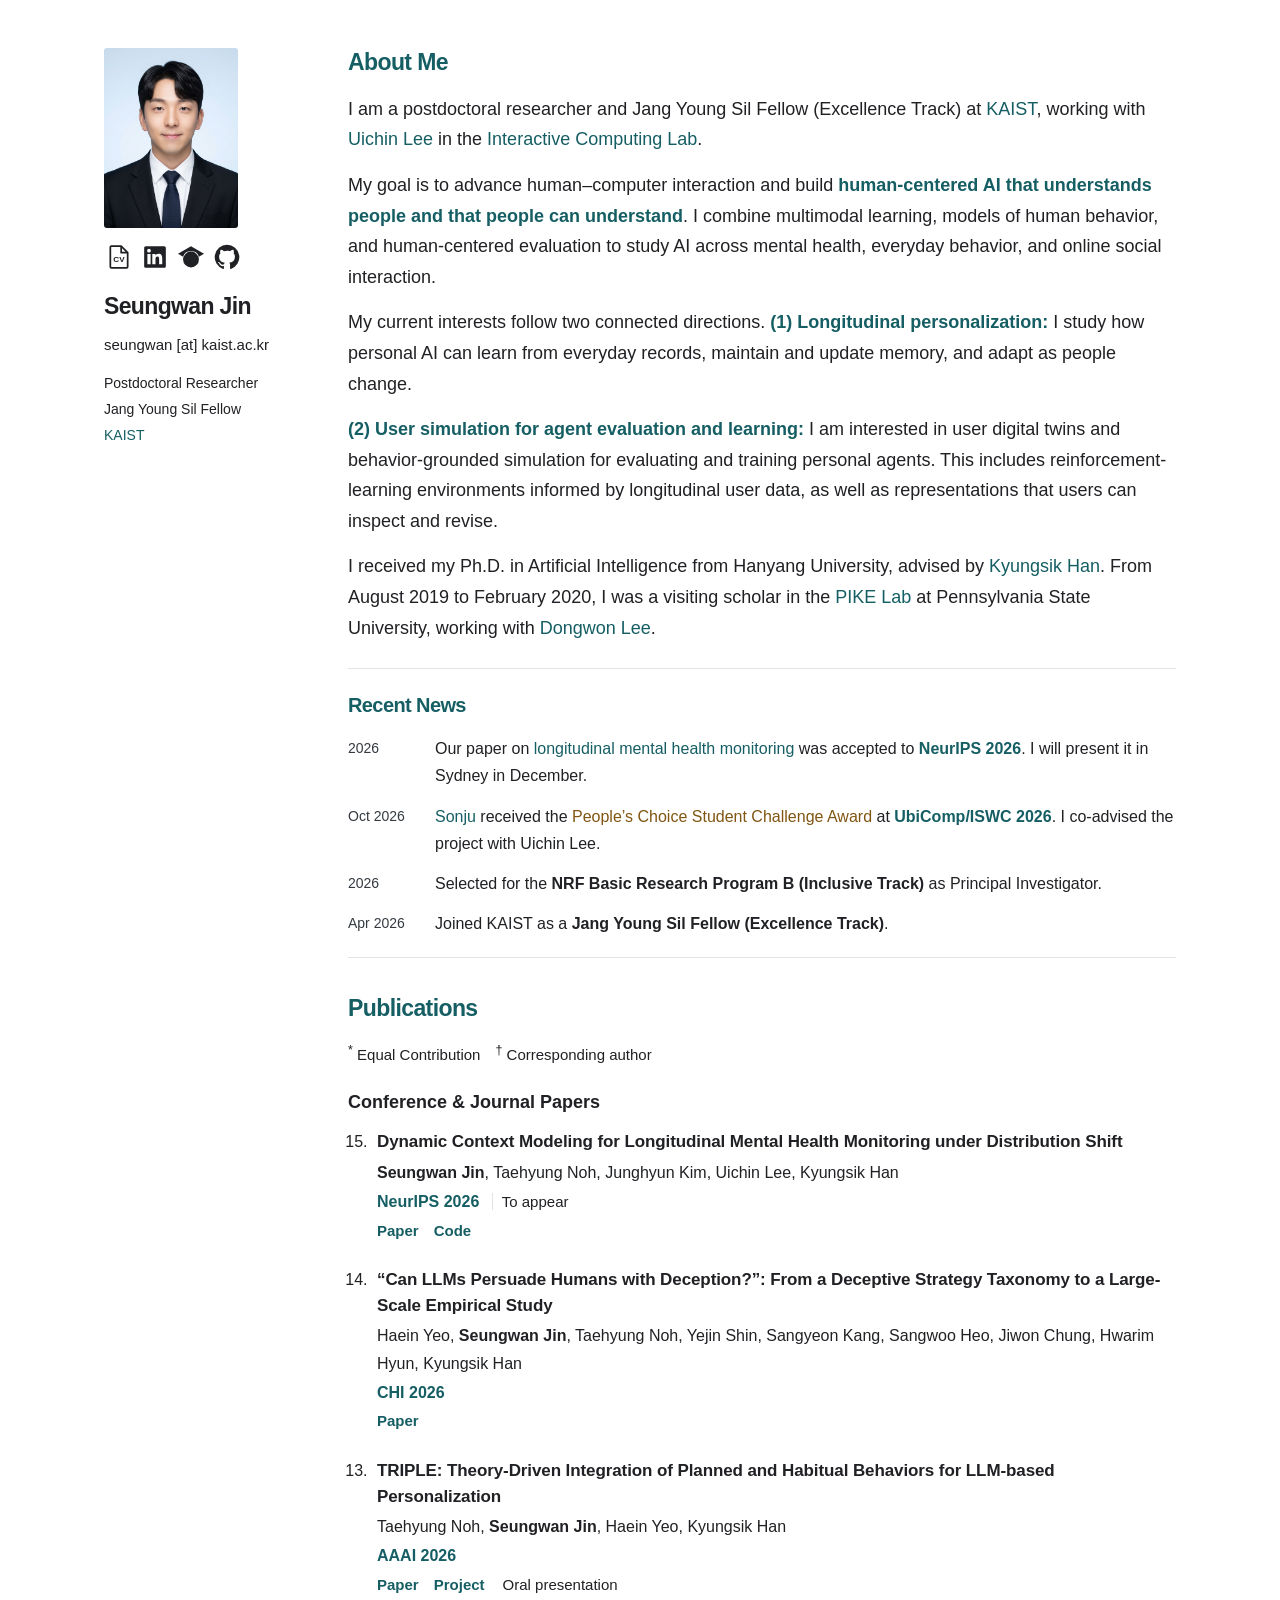
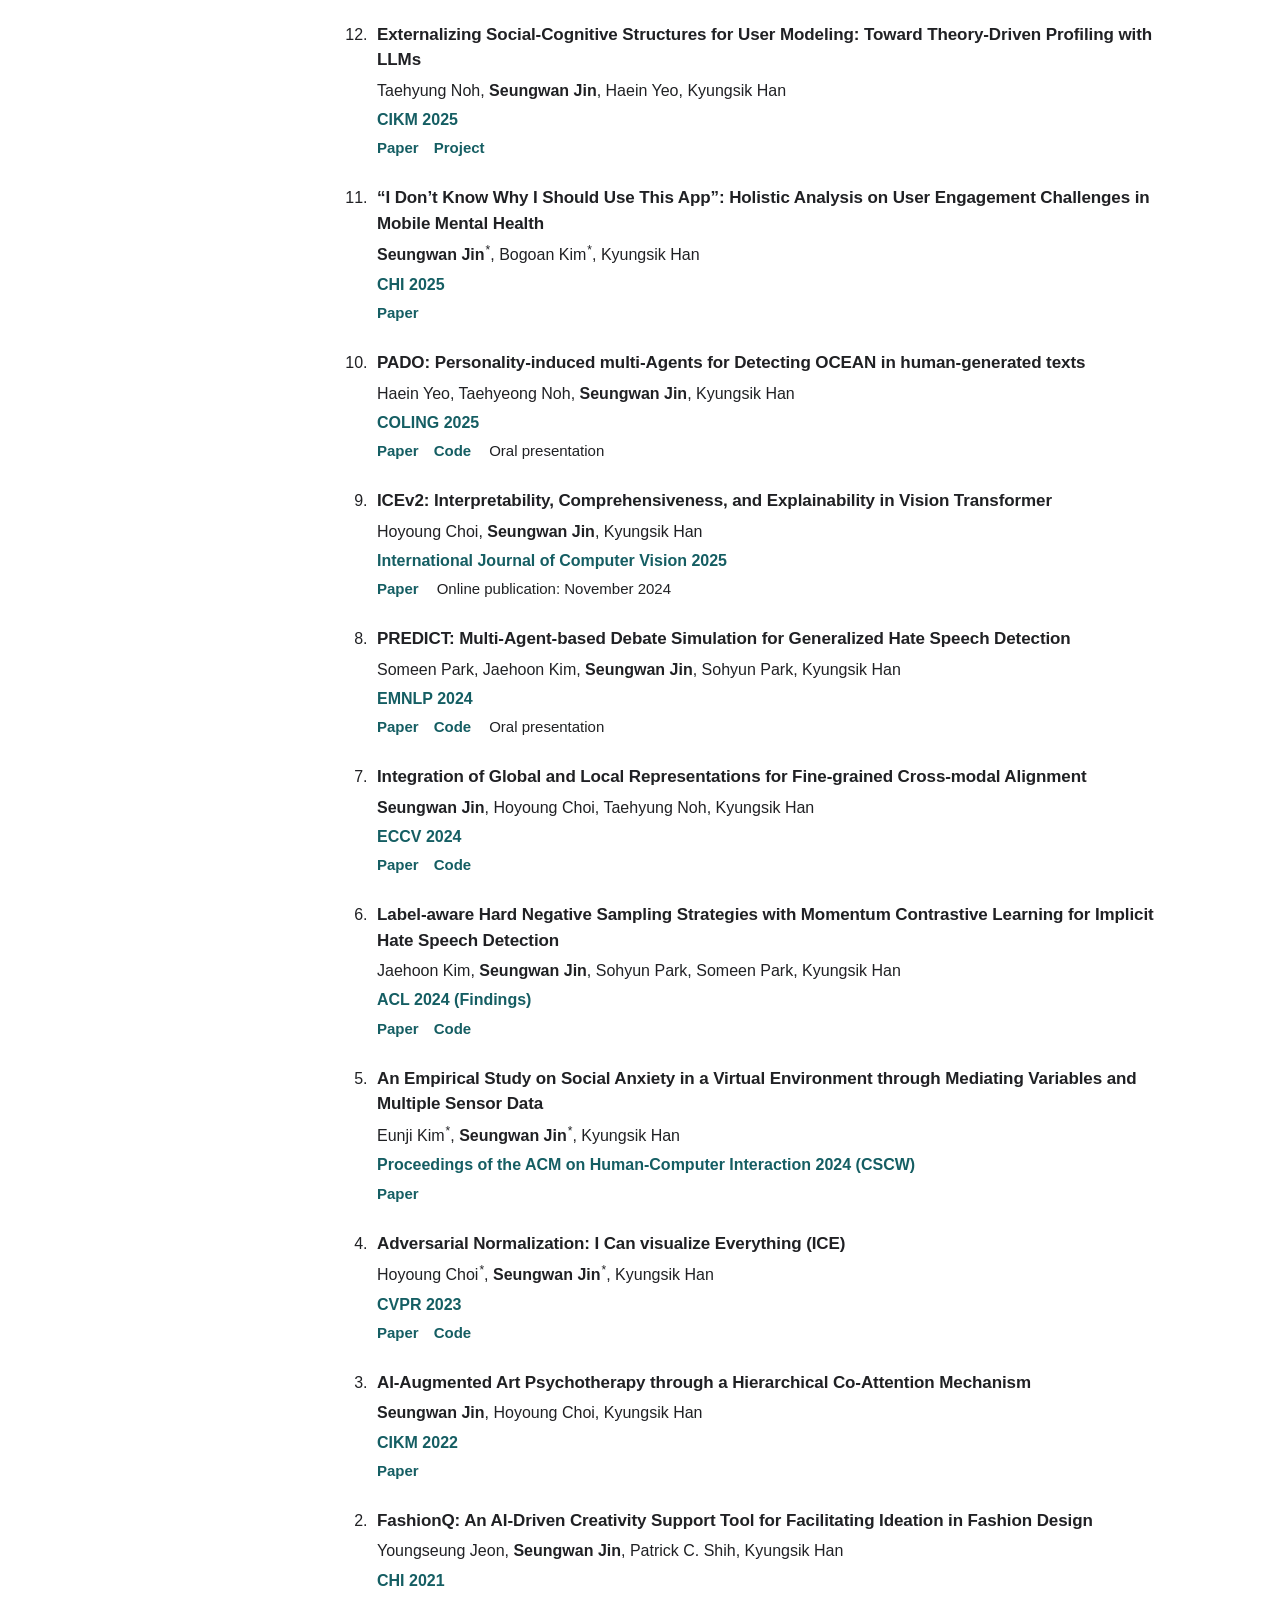
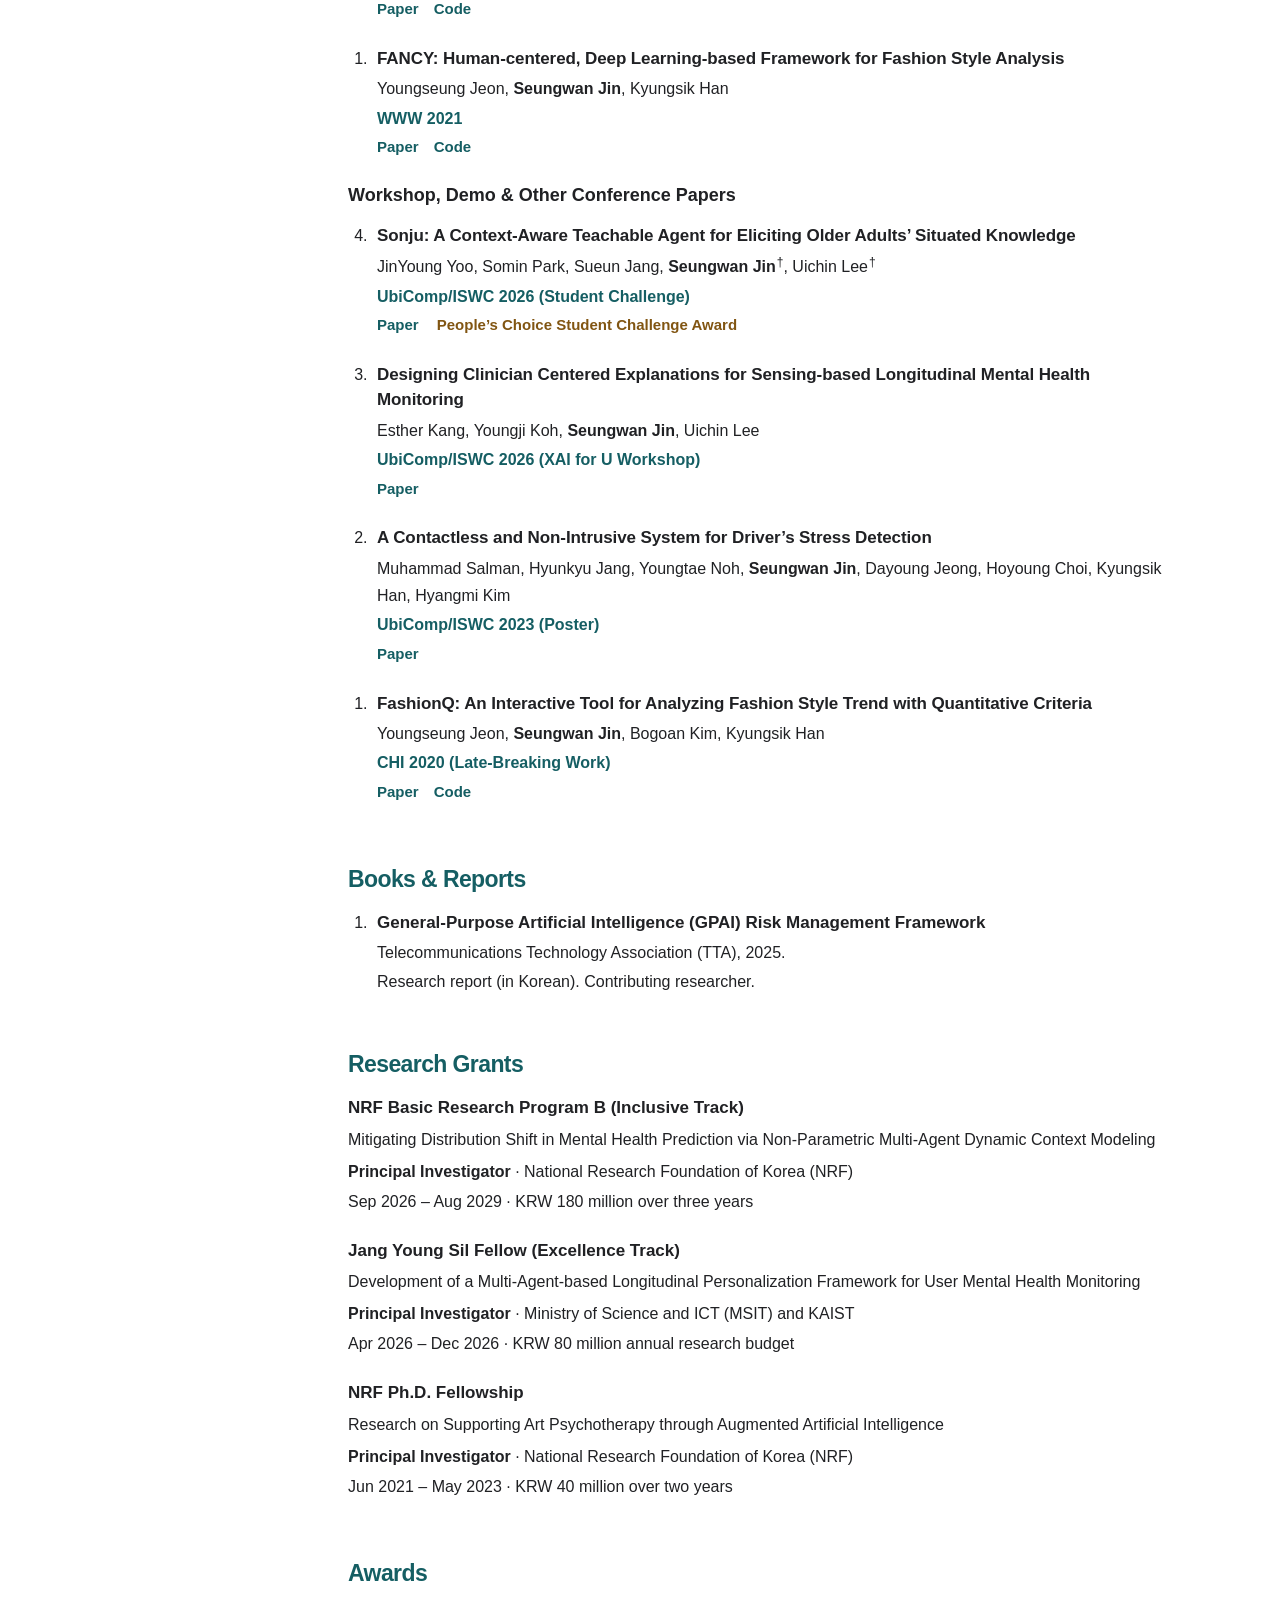
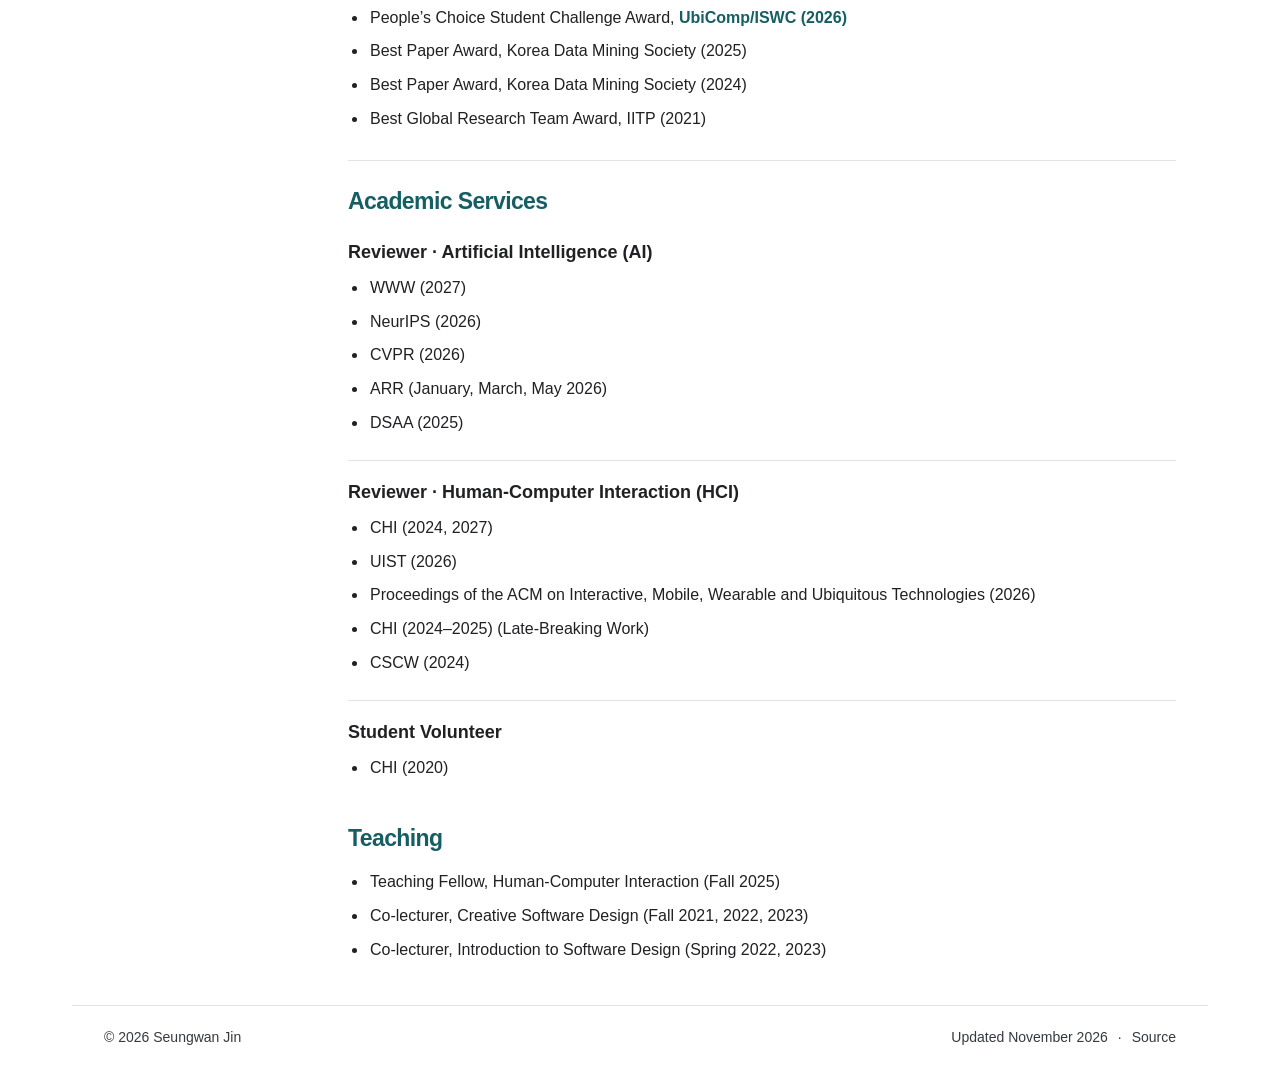
==== index.html @ 7092020c "Clarify service headings and link publications to verified lab code" ====
<!doctype html>
<html lang="en">
<head>
  <meta charset="utf-8">
  <meta name="viewport" content="width=device-width, initial-scale=1">
  <title>Seungwan Jin | Human-Centered AI · KAIST</title>
  <meta name="description" content="Seungwan Jin is a postdoctoral researcher and Jang Young Sil Fellow at KAIST. His research spans longitudinal personalization, digital health, multimodal AI, and human–AI interaction.">
  <meta name="theme-color" content="#155e63">
  <link rel="canonical" href="https://seun9wanjin.github.io/">
  <meta property="og:type" content="profile">
  <meta property="og:title" content="Seungwan Jin | Human-Centered AI">
  <meta property="og:description" content="Postdoctoral Researcher and Jang Young Sil Fellow at KAIST. Longitudinal personalization, digital health, and human–AI interaction.">
  <meta property="og:url" content="https://seun9wanjin.github.io/">
  <meta property="og:image" content="https://seun9wanjin.github.io/assets/images/seungwan-jin-formal.png">
  <meta name="twitter:card" content="summary">
  <link rel="icon" href="assets/favicon.svg" type="image/svg+xml">
  <link rel="stylesheet" href="assets/style.css?v=eb80d732f98d">
  <script type="application/ld+json">{"@context":"https://schema.org","@type":"Person","name":"Seungwan Jin","url":"https://seun9wanjin.github.io/","image":"https://seun9wanjin.github.io/assets/images/seungwan-jin-formal.png","jobTitle":"Postdoctoral Researcher","affiliation":{"@type":"Organization","name":"KAIST"},"email":"seungwan@kaist.ac.kr","sameAs":["https://scholar.google.com/citations?user=OYYoqS0AAAAJ","https://github.com/seun9wanjin","https://www.linkedin.com/in/seungwanjin/"]}</script>
</head>
<body>
<a class="skip-link" href="#main">Skip to content</a>
<main id="main" class="wrap page-layout">
<aside class="profile-sidebar" aria-label="Profile">
  <img class="profile-photo" src="assets/images/seungwan-jin-formal.png" width="893" height="1200" alt="Seungwan Jin" fetchpriority="high">
  <div class="profile-icons" aria-label="Contact and profiles">
    <a href="assets/docs/CV-Seungwan-Jin.pdf?v=61e14e675741" aria-label="Curriculum vitae" title="Curriculum vitae"><svg viewBox="0 0 24 24" aria-hidden="true"><path d="M14 2H5a1 1 0 0 0-1 1v18a1 1 0 0 0 1 1h14a1 1 0 0 0 1-1V8zM14 2v6h6" fill="none" stroke="currentColor" stroke-width="1.6" stroke-linejoin="round"/><text x="12" y="17" font-size="7.5" font-family="Arial,sans-serif" font-weight="700" text-anchor="middle" fill="currentColor">CV</text></svg></a>
    <a href="https://www.linkedin.com/in/seungwanjin/" aria-label="LinkedIn" title="LinkedIn"><svg viewBox="0 0 24 24" aria-hidden="true" fill="currentColor"><path d="M20.45 2H3.55C2.69 2 2 2.68 2 3.52v16.96C2 21.32 2.69 22 3.55 22h16.9c.86 0 1.55-.68 1.55-1.52V3.52C22 2.68 21.31 2 20.45 2ZM7.93 18.75H4.98V9.2h2.95v9.55ZM6.45 7.9a1.71 1.71 0 1 1 0-3.42 1.71 1.71 0 0 1 0 3.42Zm12.3 10.85H15.8V14.1c0-1.11-.02-2.54-1.55-2.54-1.55 0-1.79 1.21-1.79 2.46v4.73H9.52V9.2h2.82v1.31h.04c.39-.74 1.35-1.52 2.79-1.52 2.98 0 3.53 1.96 3.53 4.51v5.25Z"/></svg></a>
    <a href="https://scholar.google.com/citations?user=OYYoqS0AAAAJ" aria-label="Google Scholar" title="Google Scholar"><svg viewBox="0 0 24 24" aria-hidden="true" fill="currentColor"><path d="M12 2 0 9l4.7 2.75A7.3 7.3 0 0 1 12 6.7a7.3 7.3 0 0 1 7.3 5.05L24 9 12 2Z"/><circle cx="12" cy="14.3" r="7.3"/><path d="M8.3 14.3h7.4M12 10.6v7.4" stroke="white" stroke-width="0"/></svg></a>
    <a href="https://github.com/seun9wanjin" aria-label="GitHub" title="GitHub"><svg viewBox="0 0 24 24" aria-hidden="true" fill="currentColor"><path d="M12 .8a11.4 11.4 0 0 0-3.6 22.2c.57.1.78-.25.78-.55v-2.12c-3.18.69-3.85-1.35-3.85-1.35-.52-1.32-1.27-1.67-1.27-1.67-1.04-.71.08-.7.08-.7 1.15.08 1.76 1.18 1.76 1.18 1.02 1.75 2.67 1.25 3.32.96.1-.74.4-1.25.73-1.54-2.54-.29-5.21-1.27-5.21-5.66 0-1.25.45-2.27 1.18-3.07-.12-.29-.51-1.45.11-3.03 0 0 .96-.31 3.14 1.17A10.9 10.9 0 0 1 12 6.24c.97 0 1.95.13 2.86.38 2.18-1.48 3.14-1.17 3.14-1.17.62 1.58.23 2.74.11 3.03.73.8 1.18 1.82 1.18 3.07 0 4.4-2.68 5.37-5.23 5.65.41.36.78 1.05.78 2.12v3.13c0 .31.2.66.79.55A11.4 11.4 0 0 0 12 .8Z"/></svg></a>
  </div>
  <div class="profile-info"><h1>Seungwan Jin</h1><p class="profile-email">seungwan [at] kaist.ac.kr</p><p>Postdoctoral Researcher<br>Jang Young Sil Fellow<br><a href="https://www.kaist.ac.kr/en/">KAIST</a></p></div>
</aside>
<div class="main-content">
<section id="about" class="about" aria-labelledby="about-heading">
  <h2 id="about-heading">About Me</h2>
  <p>I am a postdoctoral researcher and Jang Young Sil Fellow (Excellence Track) at <a href="https://www.kaist.ac.kr/en/">KAIST</a>, working with <a href="https://ic.kaist.ac.kr/">Uichin Lee</a> in the <a href="https://ic.kaist.ac.kr/">Interactive Computing Lab</a>.</p>
  <p>My goal is to advance human–computer interaction and build <strong>human-centered AI that understands people and that people can understand</strong>. I combine multimodal learning, models of human behavior, and human-centered evaluation to study AI across mental health, everyday behavior, and online social interaction.</p>
  <p>My current interests follow two connected directions. <strong>(1) Longitudinal personalization:</strong> I study how personal AI can learn from everyday records, maintain and update memory, and adapt as people change.</p>
  <p><strong>(2) User simulation for agent evaluation and learning:</strong> I am interested in user digital twins and behavior-grounded simulation for evaluating and training personal agents. This includes reinforcement-learning environments informed by longitudinal user data, as well as representations that users can inspect and revise.</p>
  <p>I received my Ph.D. in Artificial Intelligence from Hanyang University, advised by <a href="https://hcc.hanyang.ac.kr/">Kyungsik Han</a>. From August 2019 to February 2020, I was a visiting scholar in the <a href="https://pike.psu.edu/">PIKE Lab</a> at Pennsylvania State University, working with <a href="https://pike.psu.edu/dongwon/">Dongwon Lee</a>.</p>
</section>

<section class="news" aria-labelledby="news-heading"><h2 id="news-heading">Recent News</h2><ul>
  <li><time datetime="2026">2026</time><p>Our paper on <a href="https://ic.kaist.ac.kr/publications/papers/jin2026dynamic.pdf">longitudinal mental health monitoring</a> was accepted to <span class="venue-year"><abbr title="Conference on Neural Information Processing Systems">NeurIPS</abbr> 2026</span>. I will present it in Sydney in December.</p></li>
  <li><time datetime="2026-10">Oct 2026</time><p><a href="https://ic.kaist.ac.kr/publications/papers/yoo2026sonju.pdf">Sonju</a> received the <a class="news-award" href="https://www.ubicomp.org/ubicomp-iswc-2026/awards-all/">People’s Choice Student Challenge Award</a> at <span class="venue-year"><abbr title="ACM International Joint Conference on Pervasive and Ubiquitous Computing and ACM International Symposium on Wearable Computing">UbiComp/ISWC</abbr> 2026</span>. I co-advised the project with Uichin Lee.</p></li>
  <li><time datetime="2026">2026</time><p>Selected for the <strong>NRF Basic Research Program B (Inclusive Track)</strong> as Principal Investigator.</p></li>
  <li><time datetime="2026-04">Apr 2026</time><p>Joined KAIST as a <strong>Jang Young Sil Fellow (Excellence Track)</strong>.</p></li>
</ul></section>

<section id="publications" class="section" aria-labelledby="publications-heading">
  <div class="section-heading"><h2 id="publications-heading">Publications</h2></div>
  <p class="publication-caption"><span><sup>*</sup> Equal Contribution</span> <span><sup>†</sup> Corresponding author</span></p>
  <h3 class="publication-group">Conference &amp; Journal Papers</h3>
  <ol id="publication-list" class="publication-list" reversed start="15"><li class="publication" id="paper-dycon">
      <h3>Dynamic Context Modeling for Longitudinal Mental Health Monitoring under Distribution Shift</h3><p class="authors"><strong>Seungwan Jin</strong>, Taehyung Noh, Junghyun Kim, Uichin Lee, Kyungsik Han</p>
      <p class="pub-venue"><span class="venue-year"><abbr title="Conference on Neural Information Processing Systems">NeurIPS</abbr> 2026</span> <span class="status">To appear</span></p>
      <div class="pub-bottom"><div class="pub-links"><a href="https://ic.kaist.ac.kr/publications/papers/jin2026dynamic.pdf">Paper</a> <a href="https://github.com/seun9wanjin/DyCon">Code</a></div></div>
    </li>
<li class="publication" id="paper-deceptive-persuasion">
      <h3>“Can LLMs Persuade Humans with Deception?”: From a Deceptive Strategy Taxonomy to a Large-Scale Empirical Study</h3><p class="authors">Haein Yeo, <strong>Seungwan Jin</strong>, Taehyung Noh, Yejin Shin, Sangyeon Kang, Sangwoo Heo, Jiwon Chung, Hwarim Hyun, Kyungsik Han</p>
      <p class="pub-venue"><span class="venue-year"><abbr title="ACM Conference on Human Factors in Computing Systems">CHI</abbr> 2026</span></p>
      <div class="pub-bottom"><div class="pub-links"><a href="https://doi.org/10.1145/3772318.3791188">Paper</a></div></div>
    </li>
<li class="publication" id="paper-triple-aaai">
      <h3>TRIPLE: Theory-Driven Integration of Planned and Habitual Behaviors for LLM-based Personalization</h3><p class="authors">Taehyung Noh, <strong>Seungwan Jin</strong>, Haein Yeo, Kyungsik Han</p>
      <p class="pub-venue"><span class="venue-year"><abbr title="AAAI Conference on Artificial Intelligence">AAAI</abbr> 2026</span></p>
      <div class="pub-bottom"><div class="pub-links"><a href="https://doi.org/10.1609/aaai.v40i21.38818">Paper</a> <a href="https://yestaehyung.github.io/aaai26-triple/">Project</a></div><span class="pub-note ">Oral presentation</span></div>
    </li>
<li class="publication" id="paper-triple-cikm">
      <h3>Externalizing Social-Cognitive Structures for User Modeling: Toward Theory-Driven Profiling with LLMs</h3><p class="authors">Taehyung Noh, <strong>Seungwan Jin</strong>, Haein Yeo, Kyungsik Han</p>
      <p class="pub-venue"><span class="venue-year"><abbr title="ACM International Conference on Information and Knowledge Management">CIKM</abbr> 2025</span></p>
      <div class="pub-bottom"><div class="pub-links"><a href="https://doi.org/10.1145/3746252.3760965">Paper</a> <a href="https://yestaehyung.github.io/cikm25-triple/">Project</a></div></div>
    </li>
<li class="publication" id="paper-engagement">
      <h3>“I Don’t Know Why I Should Use This App”: Holistic Analysis on User Engagement Challenges in Mobile Mental Health</h3><p class="authors"><strong>Seungwan Jin</strong><sup>*</sup>, Bogoan Kim<sup>*</sup>, Kyungsik Han</p>
      <p class="pub-venue"><span class="venue-year"><abbr title="ACM Conference on Human Factors in Computing Systems">CHI</abbr> 2025</span></p>
      <div class="pub-bottom"><div class="pub-links"><a href="https://doi.org/10.1145/3706598.3713732">Paper</a></div></div>
    </li>
<li class="publication" id="paper-pado">
      <h3>PADO: Personality-induced multi-Agents for Detecting OCEAN in human-generated texts</h3><p class="authors">Haein Yeo, Taehyeong Noh, <strong>Seungwan Jin</strong>, Kyungsik Han</p>
      <p class="pub-venue"><span class="venue-year"><abbr title="International Conference on Computational Linguistics">COLING</abbr> 2025</span></p>
      <div class="pub-bottom"><div class="pub-links"><a href="https://aclanthology.org/2025.coling-main.382/">Paper</a> <a href="https://github.com/Hanyang-HCC-Lab/PADO">Code</a></div><span class="pub-note ">Oral presentation</span></div>
    </li>
<li class="publication" id="paper-icev2">
      <h3>ICEv2: Interpretability, Comprehensiveness, and Explainability in Vision Transformer</h3><p class="authors">Hoyoung Choi, <strong>Seungwan Jin</strong>, Kyungsik Han</p>
      <p class="pub-venue"><span class="venue-year">International Journal of Computer Vision 2025</span></p>
      <div class="pub-bottom"><div class="pub-links"><a href="https://doi.org/10.1007/s11263-024-02290-6">Paper</a></div><span class="pub-note ">Online publication: November 2024</span></div>
    </li>
<li class="publication" id="paper-predict">
      <h3>PREDICT: Multi-Agent-based Debate Simulation for Generalized Hate Speech Detection</h3><p class="authors">Someen Park, Jaehoon Kim, <strong>Seungwan Jin</strong>, Sohyun Park, Kyungsik Han</p>
      <p class="pub-venue"><span class="venue-year"><abbr title="Conference on Empirical Methods in Natural Language Processing">EMNLP</abbr> 2024</span></p>
      <div class="pub-bottom"><div class="pub-links"><a href="https://doi.org/10.18653/v1/2024.emnlp-main.1166">Paper</a> <a href="https://github.com/Hanyang-HCC-Lab/PREDICT">Code</a></div><span class="pub-note ">Oral presentation</span></div>
    </li>
<li class="publication" id="paper-fashion-fine">
      <h3>Integration of Global and Local Representations for Fine-grained Cross-modal Alignment</h3><p class="authors"><strong>Seungwan Jin</strong>, Hoyoung Choi, Taehyung Noh, Kyungsik Han</p>
      <p class="pub-venue"><span class="venue-year"><abbr title="European Conference on Computer Vision">ECCV</abbr> 2024</span></p>
      <div class="pub-bottom"><div class="pub-links"><a href="https://doi.org/10.1007/978-3-031-73010-8_4">Paper</a> <a href="https://github.com/seun9wanjin/Fashion-FINE">Code</a></div></div>
    </li>
<li class="publication" id="paper-label-aware">
      <h3>Label-aware Hard Negative Sampling Strategies with Momentum Contrastive Learning for Implicit Hate Speech Detection</h3><p class="authors">Jaehoon Kim, <strong>Seungwan Jin</strong>, Sohyun Park, Someen Park, Kyungsik Han</p>
      <p class="pub-venue"><span class="venue-year"><abbr title="Findings of the Association for Computational Linguistics">ACL</abbr> 2024 (Findings)</span></p>
      <div class="pub-bottom"><div class="pub-links"><a href="https://doi.org/10.18653/v1/2024.findings-acl.957">Paper</a> <a href="https://github.com/Hanyang-HCC-Lab/LAHN">Code</a></div></div>
    </li>
<li class="publication" id="paper-social-anxiety">
      <h3>An Empirical Study on Social Anxiety in a Virtual Environment through Mediating Variables and Multiple Sensor Data</h3><p class="authors">Eunji Kim<sup>*</sup>, <strong>Seungwan Jin</strong><sup>*</sup>, Kyungsik Han</p>
      <p class="pub-venue"><span class="venue-year">Proceedings of the ACM on Human-Computer Interaction 2024 (CSCW)</span></p>
      <div class="pub-bottom"><div class="pub-links"><a href="https://doi.org/10.1145/3686977">Paper</a></div></div>
    </li>
<li class="publication" id="paper-ice">
      <h3>Adversarial Normalization: I Can visualize Everything (ICE)</h3><p class="authors">Hoyoung Choi<sup>*</sup>, <strong>Seungwan Jin</strong><sup>*</sup>, Kyungsik Han</p>
      <p class="pub-venue"><span class="venue-year"><abbr title="IEEE/CVF Conference on Computer Vision and Pattern Recognition">CVPR</abbr> 2023</span></p>
      <div class="pub-bottom"><div class="pub-links"><a href="https://doi.org/10.1109/CVPR52729.2023.01166">Paper</a> <a href="https://github.com/Hanyang-HCC-Lab/ICE">Code</a></div></div>
    </li>
<li class="publication" id="paper-art-therapy">
      <h3>AI-Augmented Art Psychotherapy through a Hierarchical Co-Attention Mechanism</h3><p class="authors"><strong>Seungwan Jin</strong>, Hoyoung Choi, Kyungsik Han</p>
      <p class="pub-venue"><span class="venue-year"><abbr title="ACM International Conference on Information and Knowledge Management">CIKM</abbr> 2022</span></p>
      <div class="pub-bottom"><div class="pub-links"><a href="https://doi.org/10.1145/3511808.3557542">Paper</a></div></div>
    </li>
<li class="publication" id="paper-fashionq">
      <h3>FashionQ: An AI-Driven Creativity Support Tool for Facilitating Ideation in Fashion Design</h3><p class="authors">Youngseung Jeon, <strong>Seungwan Jin</strong>, Patrick C. Shih, Kyungsik Han</p>
      <p class="pub-venue"><span class="venue-year"><abbr title="ACM Conference on Human Factors in Computing Systems">CHI</abbr> 2021</span></p>
      <div class="pub-bottom"><div class="pub-links"><a href="https://doi.org/10.1145/3411764.3445093">Paper</a> <a href="https://github.com/Hanyang-HCC-Lab/FashionQ">Code</a></div></div>
    </li>
<li class="publication" id="paper-fancy">
      <h3>FANCY: Human-centered, Deep Learning-based Framework for Fashion Style Analysis</h3><p class="authors">Youngseung Jeon, <strong>Seungwan Jin</strong>, Kyungsik Han</p>
      <p class="pub-venue"><span class="venue-year"><abbr title="The Web Conference">WWW</abbr> 2021</span></p>
      <div class="pub-bottom"><div class="pub-links"><a href="https://doi.org/10.1145/3442381.3449833">Paper</a> <a href="https://github.com/Hanyang-HCC-Lab/FashionQ">Code</a></div></div>
    </li></ol>
  <h3 class="publication-group">Workshop, Demo &amp; Other Conference Papers</h3>
  <ol id="companion-list" class="publication-list" reversed start="4"><li class="publication" id="paper-sonju">
      <h3>Sonju: A Context-Aware Teachable Agent for Eliciting Older Adults’ Situated Knowledge</h3><p class="authors">JinYoung Yoo, Somin Park, Sueun Jang, <strong>Seungwan Jin</strong><sup>†</sup>, Uichin Lee<sup>†</sup></p>
      <p class="pub-venue"><span class="venue-year"><abbr title="ACM International Joint Conference on Pervasive and Ubiquitous Computing and ACM International Symposium on Wearable Computing">UbiComp/ISWC</abbr> 2026 (Student Challenge)</span></p>
      <div class="pub-bottom"><div class="pub-links"><a href="https://ic.kaist.ac.kr/publications/papers/yoo2026sonju.pdf">Paper</a></div><span class="pub-note award">People’s Choice Student Challenge Award</span></div>
    </li>
<li class="publication" id="paper-clinician-explanations">
      <h3>Designing Clinician Centered Explanations for Sensing-based Longitudinal Mental Health Monitoring</h3><p class="authors">Esther Kang, Youngji Koh, <strong>Seungwan Jin</strong>, Uichin Lee</p>
      <p class="pub-venue"><span class="venue-year"><abbr title="ACM International Joint Conference on Pervasive and Ubiquitous Computing and ACM International Symposium on Wearable Computing">UbiComp/ISWC</abbr> 2026 (XAI for U Workshop)</span></p>
      <div class="pub-bottom"><div class="pub-links"><a href="https://ic.kaist.ac.kr/publications/papers/kang2026clinician.pdf">Paper</a></div></div>
    </li>
<li class="publication" id="paper-driver-stress">
      <h3>A Contactless and Non-Intrusive System for Driver’s Stress Detection</h3><p class="authors">Muhammad Salman, Hyunkyu Jang, Youngtae Noh, <strong>Seungwan Jin</strong>, Dayoung Jeong, Hoyoung Choi, Kyungsik Han, Hyangmi Kim</p>
      <p class="pub-venue"><span class="venue-year"><abbr title="ACM International Joint Conference on Pervasive and Ubiquitous Computing and ACM International Symposium on Wearable Computing">UbiComp/ISWC</abbr> 2023 (Poster)</span></p>
      <div class="pub-bottom"><div class="pub-links"><a href="https://doi.org/10.1145/3594739.3610691">Paper</a></div></div>
    </li>
<li class="publication" id="paper-fashionq-lbw">
      <h3>FashionQ: An Interactive Tool for Analyzing Fashion Style Trend with Quantitative Criteria</h3><p class="authors">Youngseung Jeon, <strong>Seungwan Jin</strong>, Bogoan Kim, Kyungsik Han</p>
      <p class="pub-venue"><span class="venue-year"><abbr title="ACM Conference on Human Factors in Computing Systems">CHI</abbr> 2020 (Late-Breaking Work)</span></p>
      <div class="pub-bottom"><div class="pub-links"><a href="https://doi.org/10.1145/3334480.3382978">Paper</a> <a href="https://github.com/Hanyang-HCC-Lab/FashionQ">Code</a></div></div>
    </li></ol>
</section>

<section id="books" class="section books" aria-labelledby="books-heading">
  <div class="section-heading"><h2 id="books-heading">Books &amp; Reports</h2></div>
  <ol class="book-list" reversed><li><h3><a href="https://astlyi.s3.ap-northeast-2.amazonaws.com/2025/TTA_%E1%84%87%E1%85%A5%E1%86%B7%E1%84%8B%E1%85%AD%E1%86%BC+%E1%84%8B%E1%85%B5%E1%86%AB%E1%84%80%E1%85%A9%E1%86%BC%E1%84%8C%E1%85%B5%E1%84%82%E1%85%B3%E1%86%BC+(GPAI)+%E1%84%8B%E1%85%B1%E1%84%92%E1%85%A5%E1%86%B7+%E1%84%80%E1%85%AA%E1%86%AB%E1%84%85%E1%85%B5+%E1%84%91%E1%85%B3%E1%84%85%E1%85%A6%E1%84%8B%E1%85%B5%E1%86%B7%E1%84%8B%E1%85%AF%E1%84%8F%E1%85%B3.pdf">General-Purpose Artificial Intelligence (GPAI) Risk Management Framework</a></h3><p>Telecommunications Technology Association (TTA), 2025.</p><p class="book-credit">Research report (in Korean). Contributing researcher.</p></li></ol>
</section>

<section id="grants" class="section grants" aria-labelledby="grants-heading">
  <div class="section-heading"><h2 id="grants-heading">Research Grants</h2></div>
  <ul class="grant-list"><li><h3>NRF Basic Research Program B (Inclusive Track)</h3><p class="grant-title">Mitigating Distribution Shift in Mental Health Prediction via Non-Parametric Multi-Agent Dynamic Context Modeling</p><p><strong>Principal Investigator</strong> · National Research Foundation of Korea (NRF)</p><p class="grant-details">Sep 2026 – Aug 2029 · KRW 180 million over three years</p></li>
<li><h3>Jang Young Sil Fellow (Excellence Track)</h3><p class="grant-title">Development of a Multi-Agent-based Longitudinal Personalization Framework for User Mental Health Monitoring</p><p><strong>Principal Investigator</strong> · Ministry of Science and ICT (MSIT) and KAIST</p><p class="grant-details">Apr 2026 – Dec 2026 · KRW 80 million annual research budget</p></li>
<li><h3>NRF Ph.D. Fellowship</h3><p class="grant-title">Research on Supporting Art Psychotherapy through Augmented Artificial Intelligence</p><p><strong>Principal Investigator</strong> · National Research Foundation of Korea (NRF)</p><p class="grant-details">Jun 2021 – May 2023 · KRW 40 million over two years</p></li></ul>
</section>

<section id="awards" class="section awards" aria-labelledby="awards-heading"><h2 id="awards-heading">Awards</h2>
  <ul class="service-list"><li>People’s Choice Student Challenge Award, <span class="venue-year"><abbr title="ACM International Joint Conference on Pervasive and Ubiquitous Computing and ACM International Symposium on Wearable Computing">UbiComp/ISWC</abbr> (2026)</span></li>
<li>Best Paper Award, Korea Data Mining Society (2025)</li>
<li>Best Paper Award, Korea Data Mining Society (2024)</li>
<li>Best Global Research Team Award, IITP (2021)</li></ul>
</section>

<section id="service" class="section service" aria-labelledby="service-heading"><h2 id="service-heading">Academic Services</h2>
  <div class="service-group"><h3 class="service-group-title">Reviewer · Artificial Intelligence (AI)</h3>
<ul class="service-list"><li><span class="venue-year"><abbr title="The ACM Web Conference">WWW</abbr> (2027)</span></li>
<li><span class="venue-year"><abbr title="Conference on Neural Information Processing Systems">NeurIPS</abbr> (2026)</span></li>
<li><span class="venue-year"><abbr title="IEEE/CVF Conference on Computer Vision and Pattern Recognition">CVPR</abbr> (2026)</span></li>
<li><span class="venue-year"><abbr title="ACL Rolling Review">ARR</abbr> (January, March, May 2026)</span></li>
<li><span class="venue-year"><abbr title="IEEE International Conference on Data Science and Advanced Analytics">DSAA</abbr> (2025)</span></li></ul></div>
<div class="service-group"><h3 class="service-group-title">Reviewer · Human-Computer Interaction (HCI)</h3>
<ul class="service-list"><li><span class="venue-year"><abbr title="ACM Conference on Human Factors in Computing Systems">CHI</abbr> (2024, 2027)</span></li>
<li><span class="venue-year"><abbr title="ACM Symposium on User Interface Software and Technology">UIST</abbr> (2026)</span></li>
<li><span class="venue-year">Proceedings of the ACM on Interactive, Mobile, Wearable and Ubiquitous Technologies (2026)</span></li>
<li><span class="venue-year"><abbr title="ACM Conference on Human Factors in Computing Systems">CHI</abbr> (2024–2025) (Late-Breaking Work)</span></li>
<li><span class="venue-year"><abbr title="ACM Conference on Computer-Supported Cooperative Work and Social Computing">CSCW</abbr> (2024)</span></li></ul></div>
  <div class="service-group"><h3 class="service-group-title">Student Volunteer</h3>
  <ul class="service-list"><li><span class="venue-year"><abbr title="ACM Conference on Human Factors in Computing Systems">CHI</abbr> (2020)</span></li></ul></div>
</section>
<section id="teaching" class="section teaching" aria-labelledby="teaching-heading"><h2 id="teaching-heading">Teaching</h2>
  <ul class="service-list"><li>Teaching Fellow, Human-Computer Interaction (Fall 2025)</li><li>Co-lecturer, Creative Software Design (Fall 2021, 2022, 2023)</li><li>Co-lecturer, Introduction to Software Design (Spring 2022, 2023)</li></ul>
</section>
</div>
</main>
<footer class="site-footer wrap"><p>© 2026 Seungwan Jin</p><p>Updated November 2026 <span aria-hidden="true">·</span> <a href="https://github.com/seun9wanjin/seun9wanjin.github.io">Source</a></p></footer>
</body>
</html>
---- assets/style.css ----
/* Plain academic profile, with no external dependencies. */
:root {
  --ink: #202124;
  --muted: #343a40;
  --accent: #155e63;
  --award: #815512;
  --line: #dfe5e4;
  --paper: #fff;
  --width: 1136px;
}

/* Base and accessibility */
* { box-sizing: border-box; }
html { scroll-behavior: smooth; scroll-padding-top: 30px; }
body {
  margin: 0;
  background: var(--paper);
  color: var(--ink);
  font-family: Inter, -apple-system, BlinkMacSystemFont, "Segoe UI", Helvetica, Arial, sans-serif;
  font-size: 17px;
  line-height: 1.65;
}
a { color: var(--accent); text-decoration: none; text-underline-offset: 4px; }
a:hover { text-decoration: underline; }
a:focus-visible { outline: 3px solid #299397; outline-offset: 4px; }
img { max-width: 100%; height: auto; }
h1, h2, h3, p { margin: 0; }
h1, h2, h3 { line-height: 1.25; }
h2 { color: var(--accent); font-size: 23px; font-weight: 600; letter-spacing: -.6px; }
strong { font-weight: 600; }
[hidden] { display: none !important; }
.wrap { max-width: var(--width); padding-inline: 32px; margin-inline: auto; }
.skip-link {
  position: fixed;
  left: 16px;
  top: -70px;
  z-index: 100;
  padding: 10px 16px;
  background: var(--accent);
  color: #fff;
}
.skip-link:focus { top: 12px; }

/* Header and profile */
.page-layout {
  display: grid;
  grid-template-columns: 180px minmax(0, 1fr);
  gap: 64px;
  padding-top: 48px;
}
.profile-sidebar { position: sticky; top: 48px; align-self: start; }
.profile-photo {
  display: block;
  width: 134px;
  height: 180px;
  margin-bottom: 19px;
  border-radius: 3px;
  object-fit: cover;
}
.profile-sidebar h1 { margin-bottom: 12px; font-size: 23px; font-weight: 650; letter-spacing: -.65px; }
.profile-info p { color: var(--ink); font-size: 14px; line-height: 1.85; }
.profile-info .profile-email { margin-bottom:14px; font-size:15px; line-height:1.6; }
.profile-icons { display:flex; align-items:center; gap:6px; margin:-6px 0 19px; }
.profile-icons a { display:flex; flex:0 0 30px; align-items:center; justify-content:center; width:30px; height:32px; color:var(--ink); border-radius:3px; }
.profile-icons a:hover { background:#f0f1f2; }
.profile-icons svg { display:block; width:26px; height:26px; }
.main-content { min-width: 0; padding-bottom:35px; }
.about h2 { margin-bottom: 17px; }
.about p { margin-bottom: 15px; font-size: 18px; line-height: 1.7; }
.about strong { color:var(--accent); }

/* News and section headings */
.news {
  margin-top: 25px;
  padding-block: 20px;
  border-top: 1px solid var(--line);
  border-bottom: 1px solid var(--line);
}
.news h2 { margin-bottom: 14px; font-size: 20px; line-height: 1.6; }
.news ul { margin: 0; padding: 0; list-style: none; }
.news li { display: grid; grid-template-columns: 74px minmax(0, 1fr); gap: 13px; }
.news li + li { margin-top: 13px; }
.news time { padding-top: 2px; color: var(--muted); font-size: 14px; white-space: nowrap; }
.news p { font-size: 16px; line-height: 1.7; }
.news .news-award { color:var(--award); }
.section { padding-top: 36px; }
.section-heading {
  display: flex;
  align-items: baseline;
  justify-content: space-between;
  gap: 20px;
  margin-bottom: 17px;
}
.quiet-link { color: var(--muted); font-size: 12px; }

/* Publications */
.publication-caption { display: flex; flex-wrap: wrap; gap: 0 1em; margin-block: 14px 3px; color: var(--ink); font-size: 15px; }
.publication-group { font-size:18px; font-weight:600; margin-top:23px; }
.publication-list { margin:16px 0 0; padding-left:24px; }
.publication { display:list-item; padding:0 0 0 5px; margin-bottom:24px; }
.publication::marker { color:var(--ink); font-size:16px; }
.pub-venue { margin-top:3px; margin-bottom: 0; color: var(--ink); font-size: 16px; font-weight: 400; line-height: 1.6; }
.venue-year { color: var(--accent); font-weight: 700; }
.venue-year abbr { text-decoration: none; }
.status { margin-left: 8px; padding-left: 9px; border-left: 1px solid var(--line); color: var(--ink); font-size: 15px; font-weight: 400; white-space:nowrap; }
.publication h3 { font-size: 17px; font-weight: 600; line-height: 1.5; letter-spacing: -.1px; }
.authors { margin-top: 4px; color: var(--ink); font-size: 16px; line-height: 1.7; }
.authors strong { color: var(--ink); }
.authors sup { margin-left: 1px; font-size: 12px; }
.pub-bottom { display: flex; align-items: baseline; flex-wrap: wrap; gap: 6px 18px; margin-top: 4px; }
.pub-links { display: flex; flex-wrap:wrap; gap: 6px 15px; font-size: 15px; font-weight: 550; }
.pub-note { color: var(--ink); font-size: 15px; }
.pub-note.award { color: var(--award); font-weight: 550; }

/* Grants, background, service, and teaching */
.funding-list, .record-list, .honors-list { margin: 0; padding: 0; list-style: none; }
.funding-list li { display: grid; grid-template-columns: 92px 1fr; gap: 15px; margin-bottom: 17px; font-size: 12px; }
.funding-list li > span { padding-top: 3px; color: var(--muted); font-size: 10px; }
.funding-list h3 { font-size: 13px; font-weight: 600; line-height: 1.6; }
.funding-list p { color: var(--muted); font-size: 12px; }
.background-grid { display: grid; grid-template-columns: 1.1fr 1fr; gap: 32px; }
.column-title { margin-bottom: 19px; font-size: 15px; font-weight: 600; }
.record-list li { margin-bottom: 22px; }
.record-date { display: block; margin-bottom: 5px; color: var(--muted); font-size: 10px; }
.record-list h3 { font-size: 13px; font-weight: 600; line-height: 1.5; }
.record-list p { font-size: 12px; line-height: 1.7; }
.record-list .record-detail { color: var(--muted); font-size: 11px; }
.honors-heading { margin-top: 30px; }
.honors-list li { display: grid; grid-template-columns: 38px 1fr; gap: 12px; margin-bottom: 14px; font-size: 12px; line-height: 1.5; }
.honors-list li > span { padding-top: 2px; color: var(--muted); font-size: 10px; }
.honors-list p { margin-top: 3px; color: var(--muted); font-size: 11px; }
.service { margin-top: 26px; padding-top: 26px; border-top: 1px solid var(--line); }
.service h2 { margin-bottom: 23px; }
.service-group + .service-group { margin-top: 22px; padding-top: 18px; border-top: 1px solid var(--line); }
.service-group-title { margin: 0; color: var(--ink); font-size: 18px; font-weight: 700; line-height: 1.45; }
.service-group .venue-year { color: var(--ink); font-weight: 400; }
.service-list { margin: 16px 0 0; padding-left: 20px; font-size: 16px; line-height: 1.8; }
.service-group .service-list { margin-top: 9px; }
.service-list li { margin-bottom: 5px; padding-left: 2px; }
.site-footer {
  display: flex;
  justify-content: space-between;
  gap: 20px;
  padding-block: 20px 28px;
  border-top: 1px solid var(--line);
  color: var(--muted);
  font-size: 14px;
}
.site-footer p:last-child { display: flex; gap: 10px; }
.site-footer a { color: var(--muted); }

/* Narrow desktop and tablet */
@media (max-width: 900px) {
  .page-layout { grid-template-columns: 180px minmax(0, 1fr); gap: 32px; padding-top: 35px; }
  .profile-photo { width: 112px; height: 150px; }
  .profile-sidebar h1 { font-size: 21px; }
  .background-grid { grid-template-columns: 1fr; gap: 20px; }
}

@media (max-width: 800px) {
  .wrap { padding-inline: 25px; }
}

/* Mobile profile becomes a horizontal identity block. */
@media (max-width: 640px) {
  .page-layout { display: block; padding-top: 28px; }
  .profile-sidebar {
    position: static;
    display: grid;
    grid-template-columns: 92px minmax(0, 1fr);
    column-gap: 21px;
    margin-bottom: 29px;
    padding-bottom: 23px;
    border-bottom: 1px solid var(--line);
  }
  .profile-photo { grid-column: 1; grid-row: 1; width: 92px; height: 123px; margin: 0; }
  .profile-info { grid-column: 2; grid-row: 1; padding-top:4px; }
  .profile-sidebar h1 { margin: 0 0 11px; font-size: 24px; }
  .profile-info p { font-size: 14px; line-height: 1.85; }
  .profile-icons { grid-column:1/-1; grid-row:2; margin:10px 0 0; gap:10px; }
  .about h2, .service h2 { font-size: 21px; }
  .about p { font-size: 18px; }
  .news li { grid-template-columns: 74px minmax(0, 1fr); gap: 11px; }
  .section { padding-top: 32px; }
  .section-heading .quiet-link { font-size: 10px; }
  .funding-list li { grid-template-columns: 79px 1fr; gap: 12px; }
}

@media (max-width: 580px) {
  html { scroll-padding-top: 25px; }
  .wrap { padding-inline: 22px; }
  .news p { line-height: 1.75; }
  .section-heading { gap: 12px; }
  .record-list li { margin-bottom: 20px; }
  .record-list h3 { font-size: 14px; }
  .record-list p { font-size: 13px; }
  .record-list .record-detail { font-size: 12px; }
  .record-date { font-size: 11px; }
  .column-title { font-size: 16px; }
  .honors-list li { font-size: 13px; }
  .site-footer { flex-wrap: wrap; gap: 10px; font-size: 14px; }
  .site-footer p:last-child { gap: 7px; }
}

@media (prefers-reduced-motion: reduce) {
  html { scroll-behavior: auto; }
}

@media print {
  .profile-icons, .site-footer, .skip-link { display: none !important; }
  body { font-size: 11px; }
  a { color: inherit; }
  .wrap { max-width: none; padding: 0; }
  .page-layout { display: block; padding: 0; }
  .profile-sidebar { position: static; display: block; margin-bottom: 20px; }
  .profile-photo { float: right; width: 75px; height: 101px; }
  .about p { font-size: 11px; }
  .section { padding-top: 20px; }
  .publication { break-inside: avoid; padding-block: 12px; }
  .publication h3 { font-size: 11px; }
  .authors { font-size: 9px; }
}

/* Books and research reports */
.book-list { margin:0; padding-left:24px; font-size:16px; }
.book-list li { padding-left:5px; margin-bottom:18px; }
.book-list h3 { font-size:17px; font-weight:600; line-height:1.5; margin-bottom:4px; }
.book-list h3 a { color:var(--ink); }
.book-list p { font-size:16px; color:var(--ink); }
.book-credit { margin-top:3px; }

/* Research funding: role, scope, term, and amount. */
.grant-list { list-style:none; margin:0; padding:0; }
.grant-list li { margin-bottom:22px; }
.grant-list h3 { font-size:17px; font-weight:600; line-height:1.5; margin-bottom:5px; }
.grant-list p { font-size:16px; color:var(--ink); line-height:1.75; }
.grant-list .grant-title { color:var(--ink); margin-bottom:4px; }
.grant-details { margin-top:2px; }
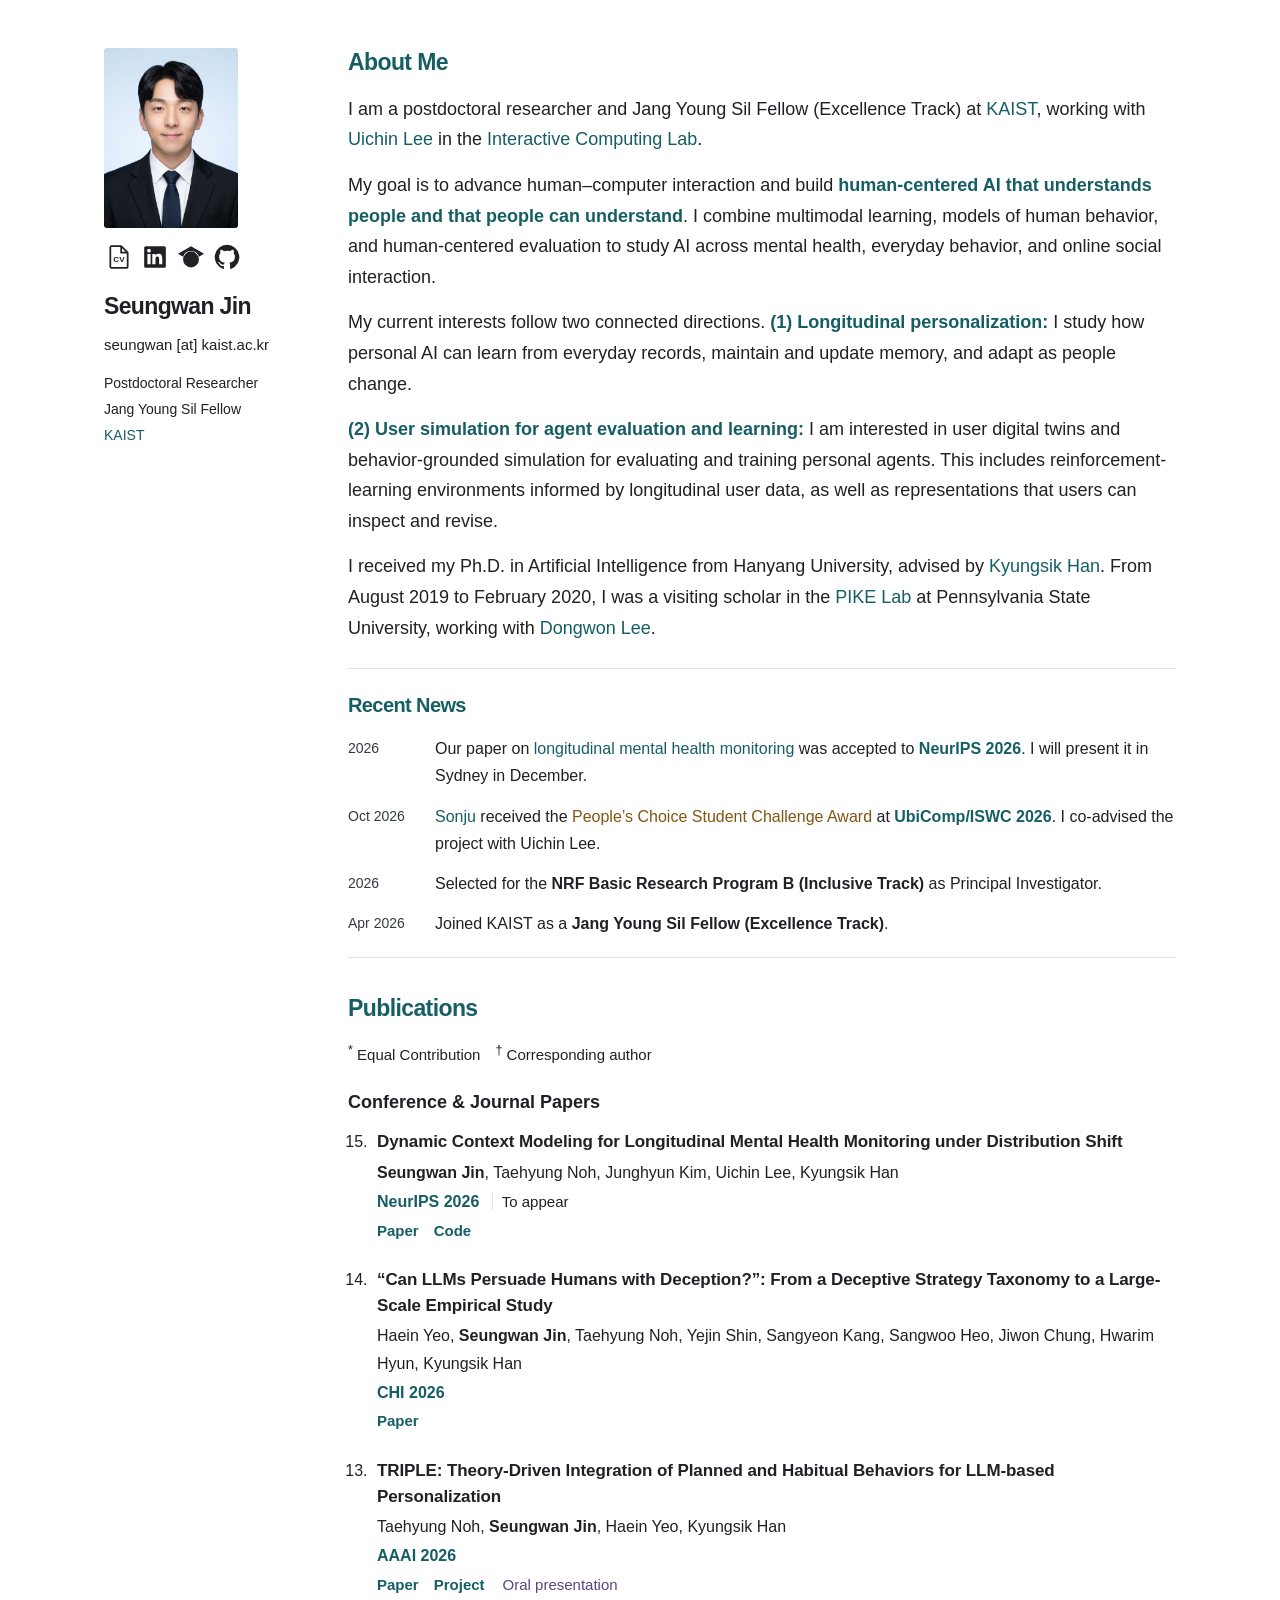
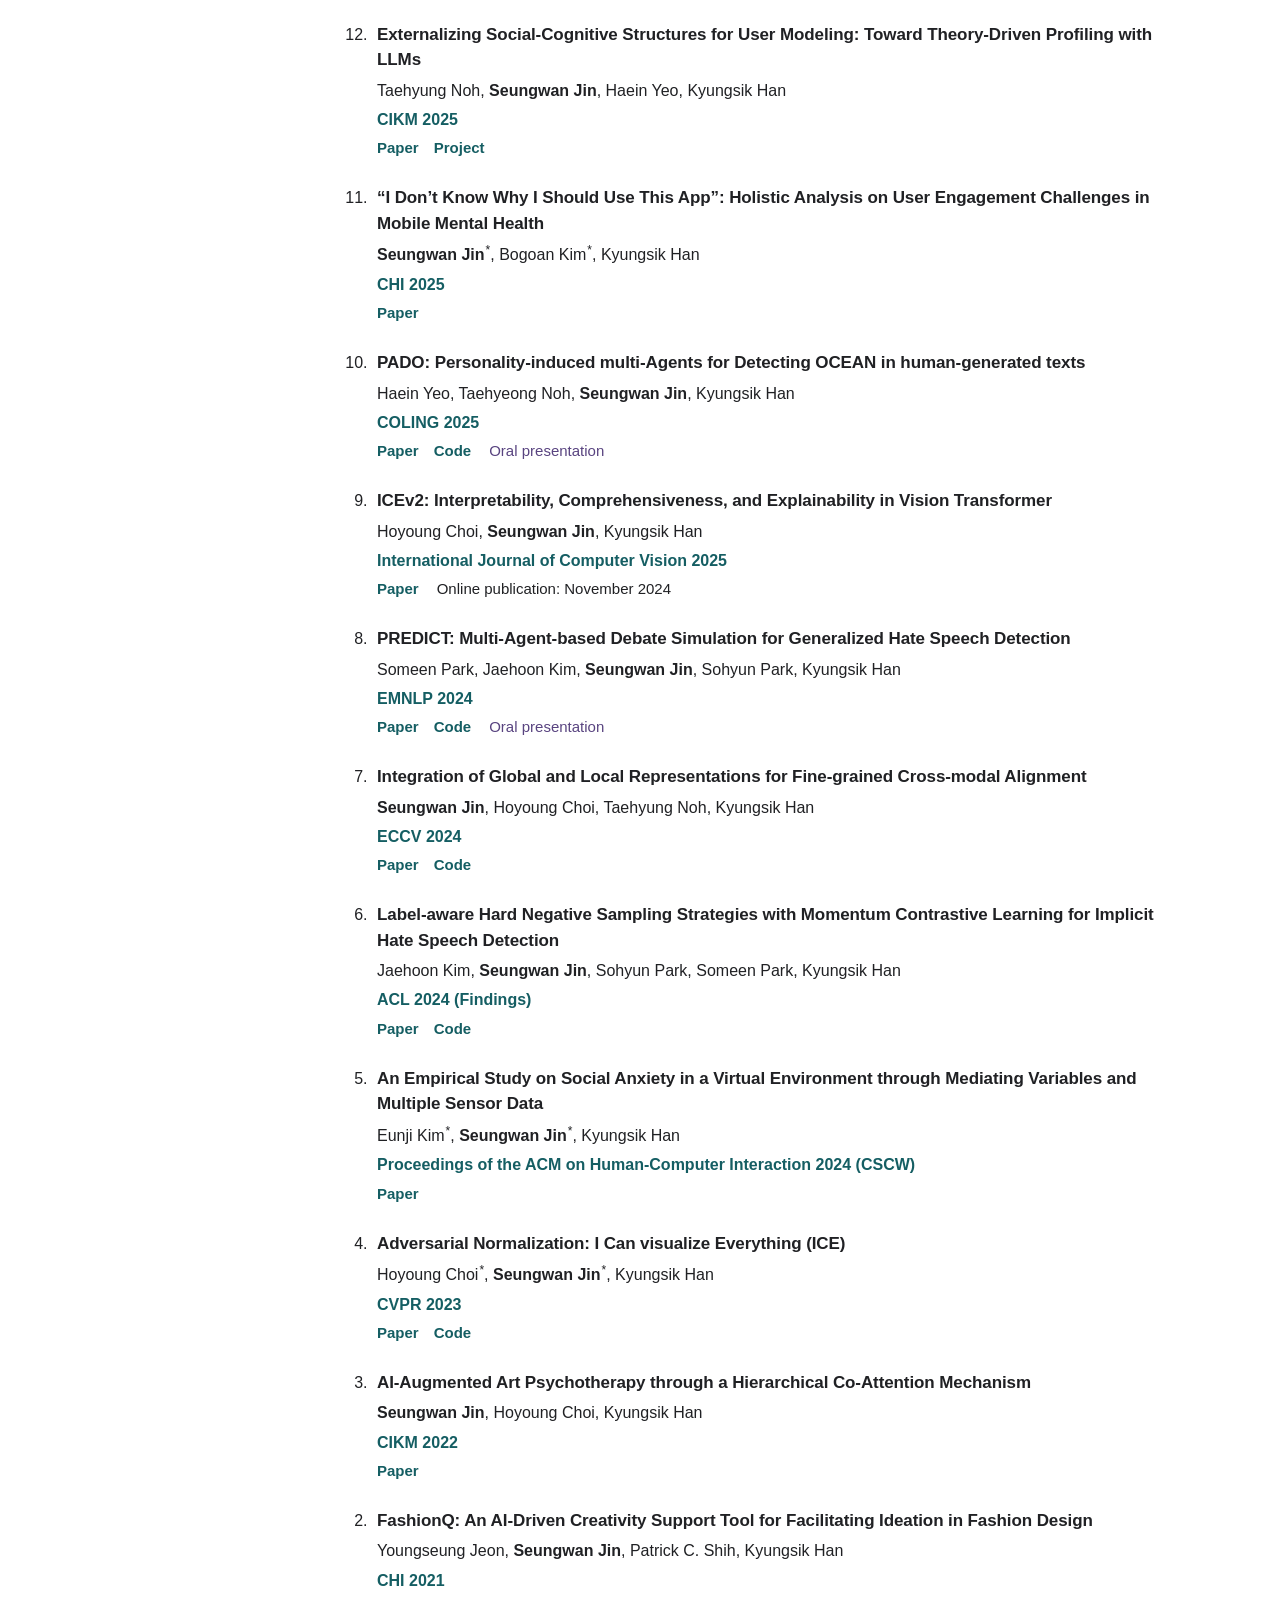
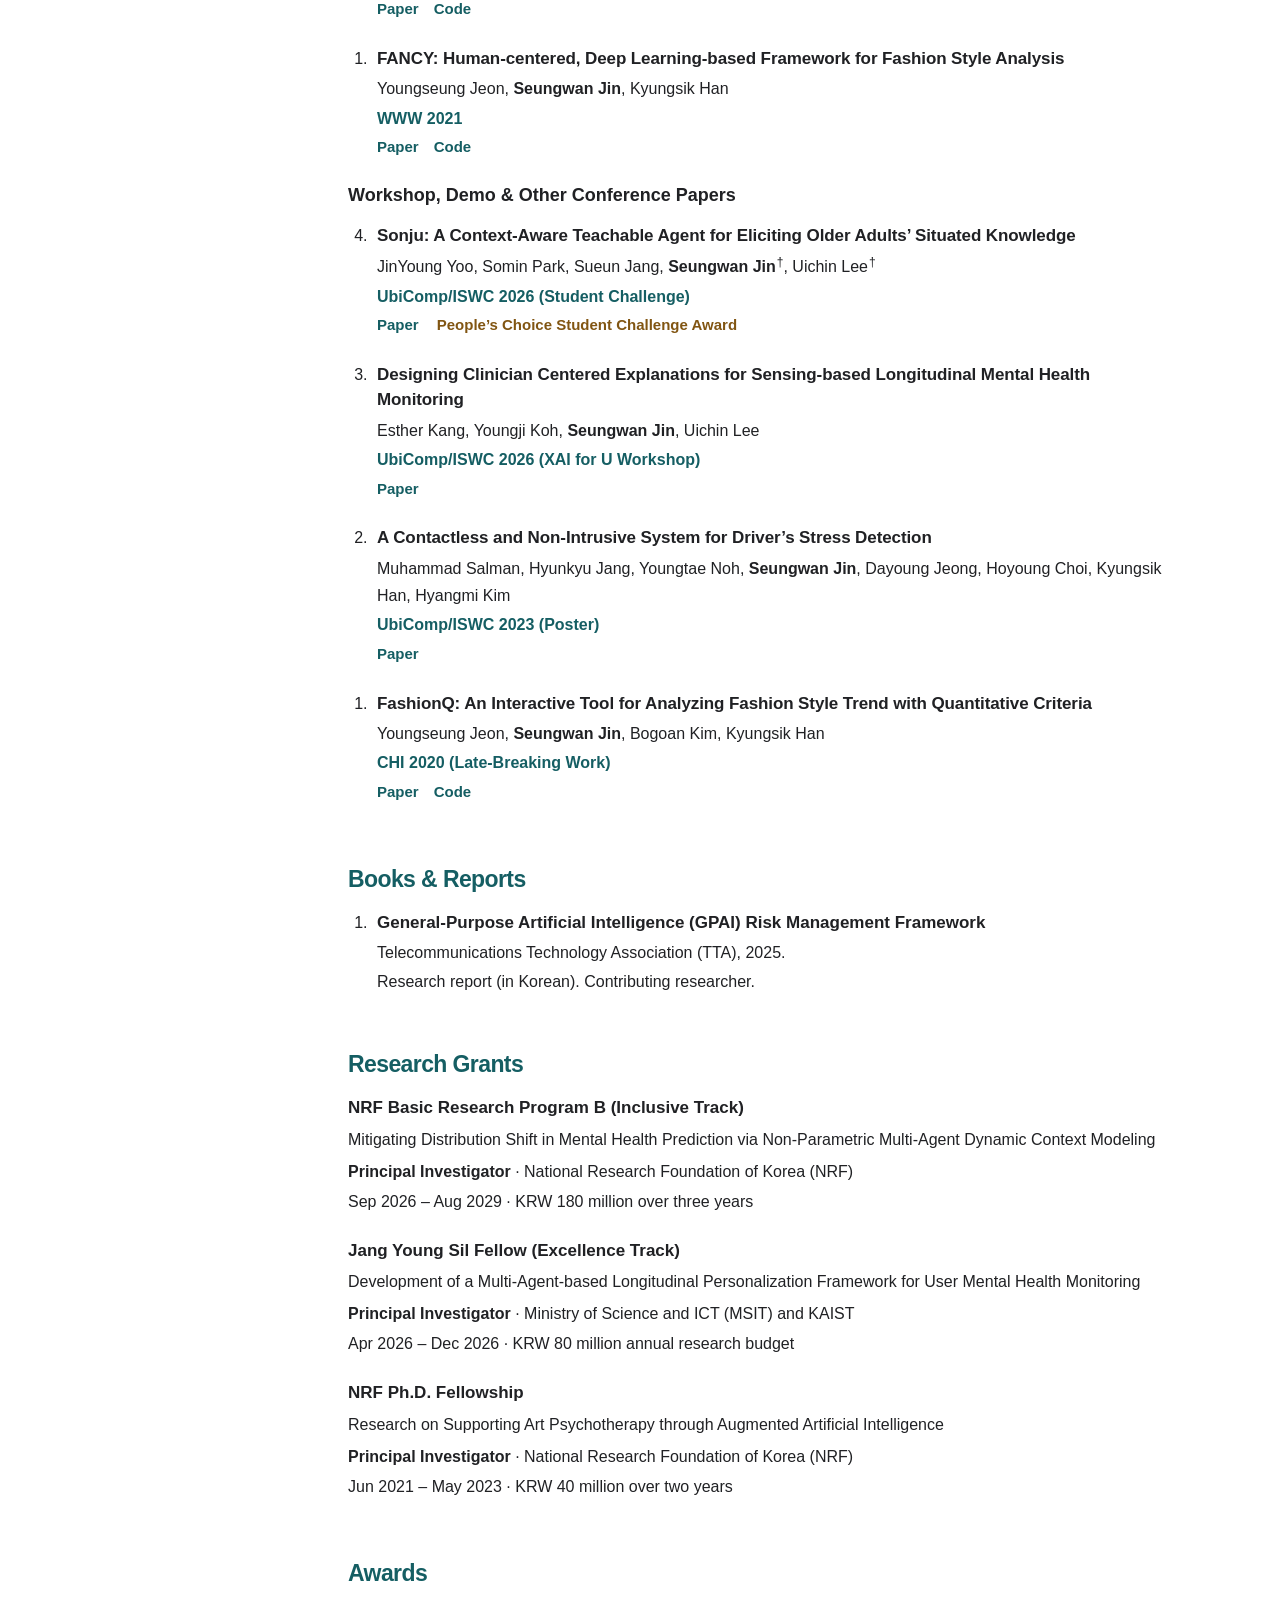
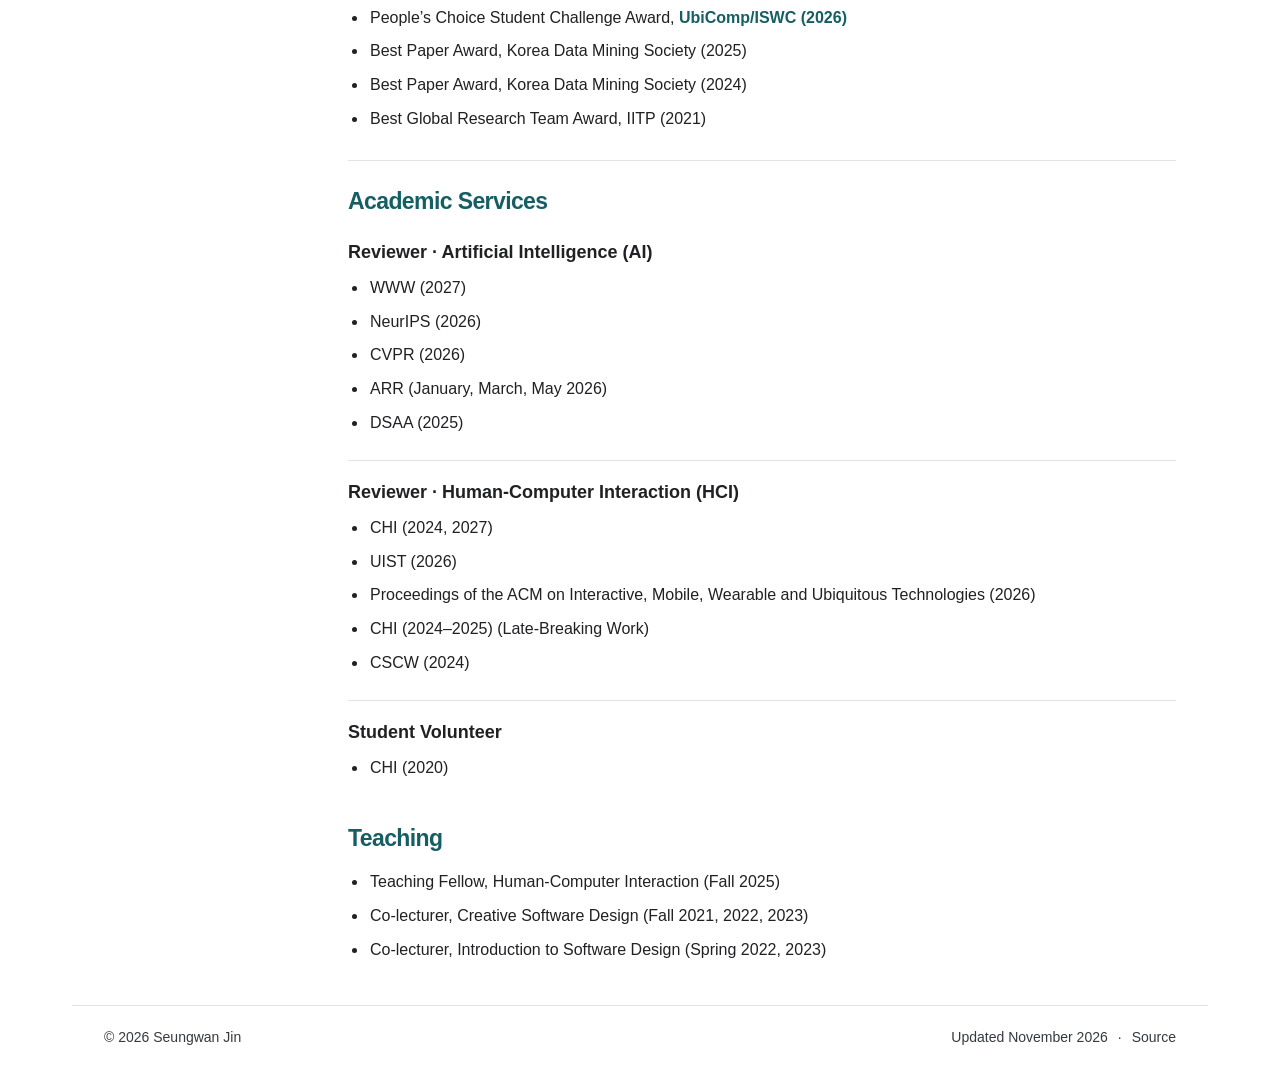
==== commit 2834fd97: "Give oral presentation notes a distinct indigo color" ====
--- a/index.html
+++ b/index.html
@@ -14,7 +14,7 @@
   <meta property="og:image" content="https://seun9wanjin.github.io/assets/images/seungwan-jin-formal.png">
   <meta name="twitter:card" content="summary">
   <link rel="icon" href="assets/favicon.svg" type="image/svg+xml">
-  <link rel="stylesheet" href="assets/style.css?v=eb80d732f98d">
+  <link rel="stylesheet" href="assets/style.css?v=2c515b646da6">
   <script type="application/ld+json">{"@context":"https://schema.org","@type":"Person","name":"Seungwan Jin","url":"https://seun9wanjin.github.io/","image":"https://seun9wanjin.github.io/assets/images/seungwan-jin-formal.png","jobTitle":"Postdoctoral Researcher","affiliation":{"@type":"Organization","name":"KAIST"},"email":"seungwan@kaist.ac.kr","sameAs":["https://scholar.google.com/citations?user=OYYoqS0AAAAJ","https://github.com/seun9wanjin","https://www.linkedin.com/in/seungwanjin/"]}</script>
 </head>
 <body>
@@ -64,7 +64,7 @@
 <li class="publication" id="paper-triple-aaai">
       <h3>TRIPLE: Theory-Driven Integration of Planned and Habitual Behaviors for LLM-based Personalization</h3><p class="authors">Taehyung Noh, <strong>Seungwan Jin</strong>, Haein Yeo, Kyungsik Han</p>
       <p class="pub-venue"><span class="venue-year"><abbr title="AAAI Conference on Artificial Intelligence">AAAI</abbr> 2026</span></p>
-      <div class="pub-bottom"><div class="pub-links"><a href="https://doi.org/10.1609/aaai.v40i21.38818">Paper</a> <a href="https://yestaehyung.github.io/aaai26-triple/">Project</a></div><span class="pub-note ">Oral presentation</span></div>
+      <div class="pub-bottom"><div class="pub-links"><a href="https://doi.org/10.1609/aaai.v40i21.38818">Paper</a> <a href="https://yestaehyung.github.io/aaai26-triple/">Project</a></div><span class="pub-note oral">Oral presentation</span></div>
     </li>
 <li class="publication" id="paper-triple-cikm">
       <h3>Externalizing Social-Cognitive Structures for User Modeling: Toward Theory-Driven Profiling with LLMs</h3><p class="authors">Taehyung Noh, <strong>Seungwan Jin</strong>, Haein Yeo, Kyungsik Han</p>
@@ -79,17 +79,17 @@
 <li class="publication" id="paper-pado">
       <h3>PADO: Personality-induced multi-Agents for Detecting OCEAN in human-generated texts</h3><p class="authors">Haein Yeo, Taehyeong Noh, <strong>Seungwan Jin</strong>, Kyungsik Han</p>
       <p class="pub-venue"><span class="venue-year"><abbr title="International Conference on Computational Linguistics">COLING</abbr> 2025</span></p>
-      <div class="pub-bottom"><div class="pub-links"><a href="https://aclanthology.org/2025.coling-main.382/">Paper</a> <a href="https://github.com/Hanyang-HCC-Lab/PADO">Code</a></div><span class="pub-note ">Oral presentation</span></div>
+      <div class="pub-bottom"><div class="pub-links"><a href="https://aclanthology.org/2025.coling-main.382/">Paper</a> <a href="https://github.com/Hanyang-HCC-Lab/PADO">Code</a></div><span class="pub-note oral">Oral presentation</span></div>
     </li>
 <li class="publication" id="paper-icev2">
       <h3>ICEv2: Interpretability, Comprehensiveness, and Explainability in Vision Transformer</h3><p class="authors">Hoyoung Choi, <strong>Seungwan Jin</strong>, Kyungsik Han</p>
       <p class="pub-venue"><span class="venue-year">International Journal of Computer Vision 2025</span></p>
-      <div class="pub-bottom"><div class="pub-links"><a href="https://doi.org/10.1007/s11263-024-02290-6">Paper</a></div><span class="pub-note ">Online publication: November 2024</span></div>
+      <div class="pub-bottom"><div class="pub-links"><a href="https://doi.org/10.1007/s11263-024-02290-6">Paper</a></div><span class="pub-note">Online publication: November 2024</span></div>
     </li>
 <li class="publication" id="paper-predict">
       <h3>PREDICT: Multi-Agent-based Debate Simulation for Generalized Hate Speech Detection</h3><p class="authors">Someen Park, Jaehoon Kim, <strong>Seungwan Jin</strong>, Sohyun Park, Kyungsik Han</p>
       <p class="pub-venue"><span class="venue-year"><abbr title="Conference on Empirical Methods in Natural Language Processing">EMNLP</abbr> 2024</span></p>
-      <div class="pub-bottom"><div class="pub-links"><a href="https://doi.org/10.18653/v1/2024.emnlp-main.1166">Paper</a> <a href="https://github.com/Hanyang-HCC-Lab/PREDICT">Code</a></div><span class="pub-note ">Oral presentation</span></div>
+      <div class="pub-bottom"><div class="pub-links"><a href="https://doi.org/10.18653/v1/2024.emnlp-main.1166">Paper</a> <a href="https://github.com/Hanyang-HCC-Lab/PREDICT">Code</a></div><span class="pub-note oral">Oral presentation</span></div>
     </li>
 <li class="publication" id="paper-fashion-fine">
       <h3>Integration of Global and Local Representations for Fine-grained Cross-modal Alignment</h3><p class="authors"><strong>Seungwan Jin</strong>, Hoyoung Choi, Taehyung Noh, Kyungsik Han</p>
--- a/assets/style.css
+++ b/assets/style.css
@@ -3,6 +3,7 @@
   --ink: #202124;
   --muted: #343a40;
   --accent: #155e63;
+  --oral: #594480;
   --award: #815512;
   --line: #dfe5e4;
   --paper: #fff;
@@ -110,6 +111,7 @@
 .pub-bottom { display: flex; align-items: baseline; flex-wrap: wrap; gap: 6px 18px; margin-top: 4px; }
 .pub-links { display: flex; flex-wrap:wrap; gap: 6px 15px; font-size: 15px; font-weight: 550; }
 .pub-note { color: var(--ink); font-size: 15px; }
+.pub-note.oral { color: var(--oral); }
 .pub-note.award { color: var(--award); font-weight: 550; }
 
 /* Grants, background, service, and teaching */
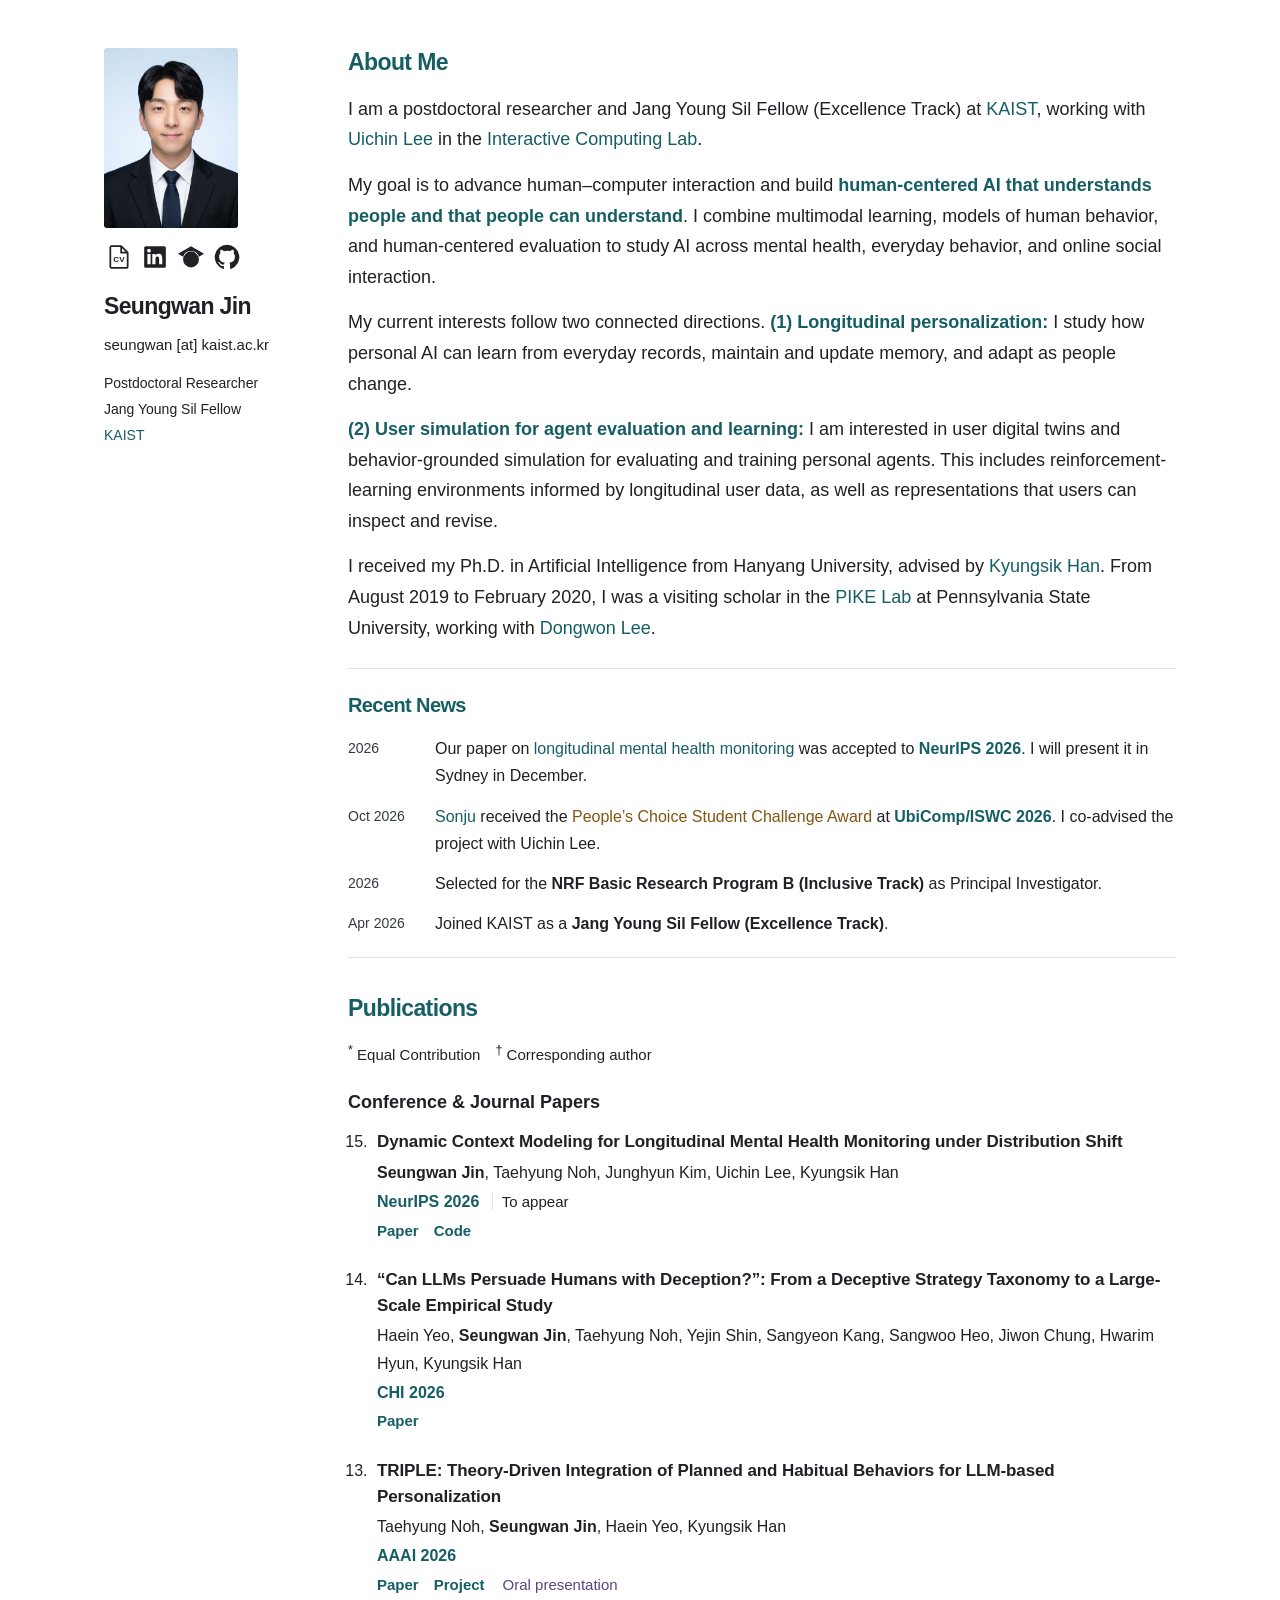
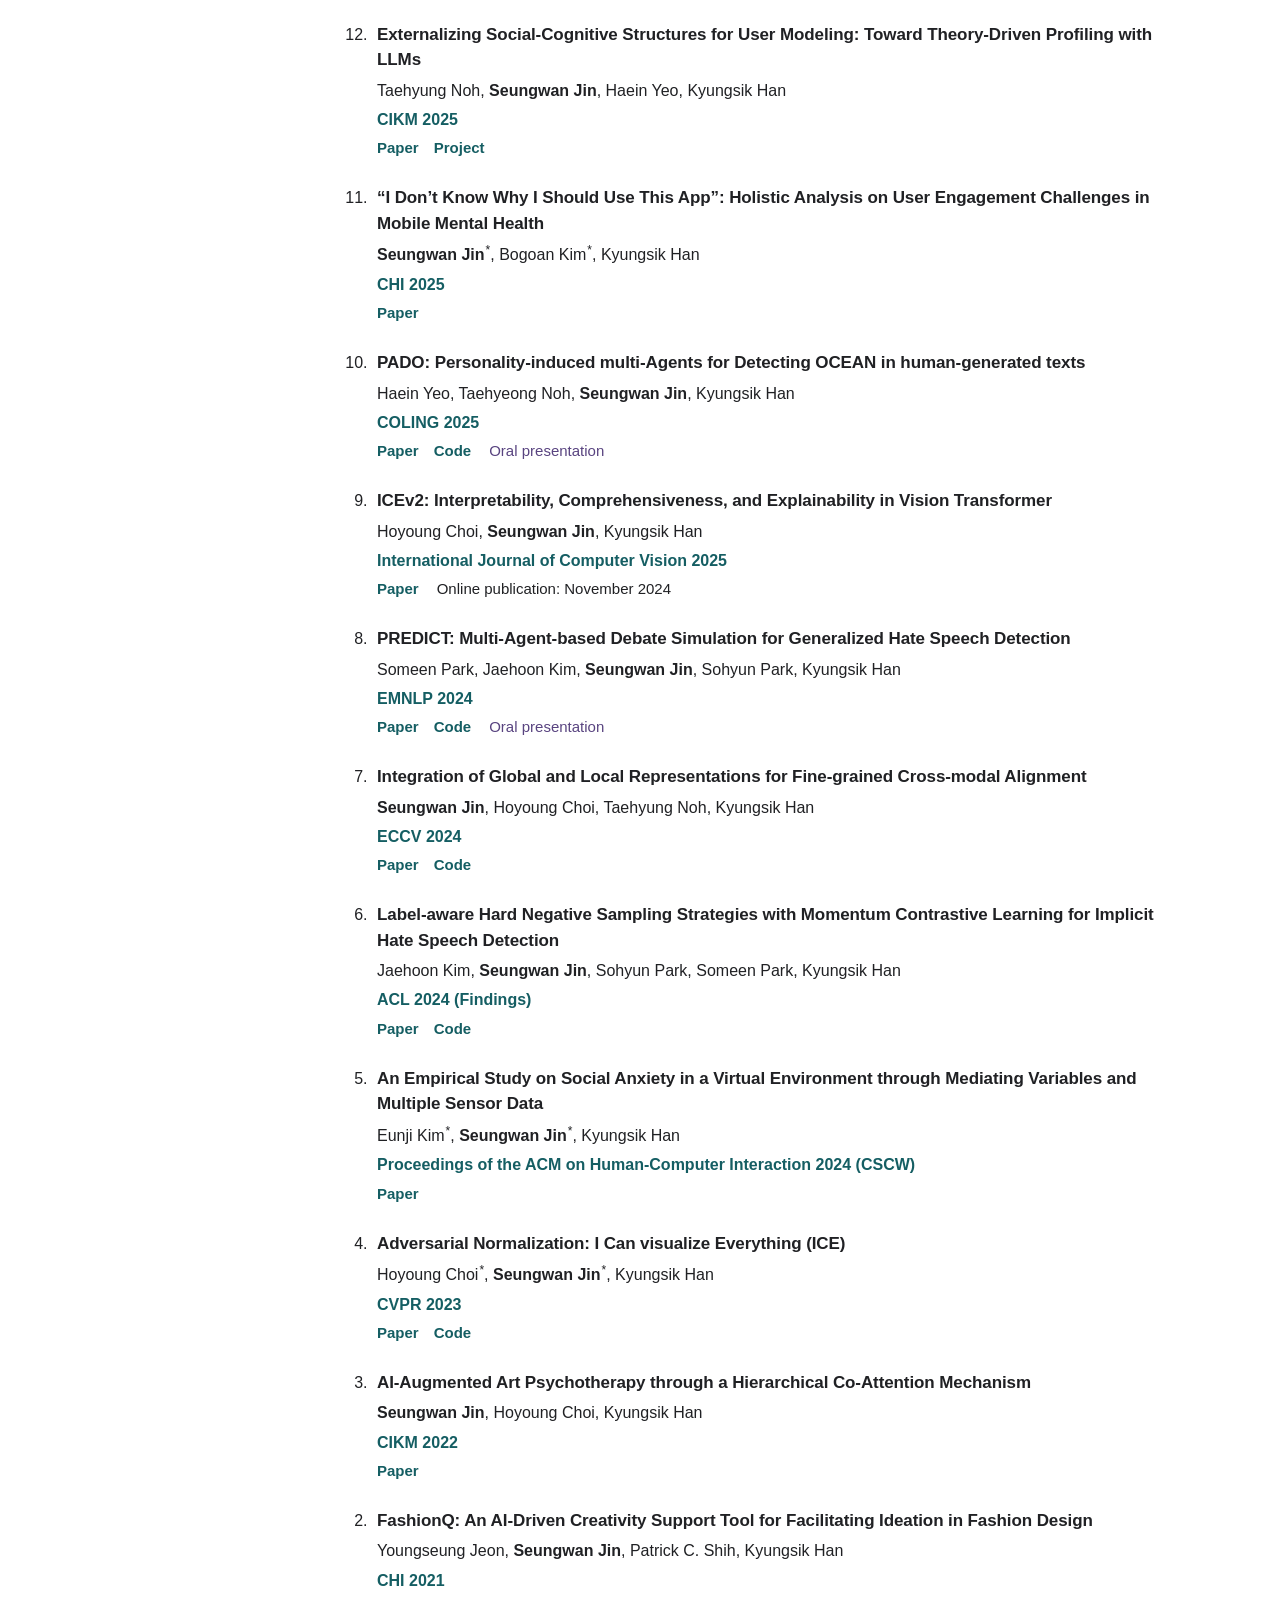
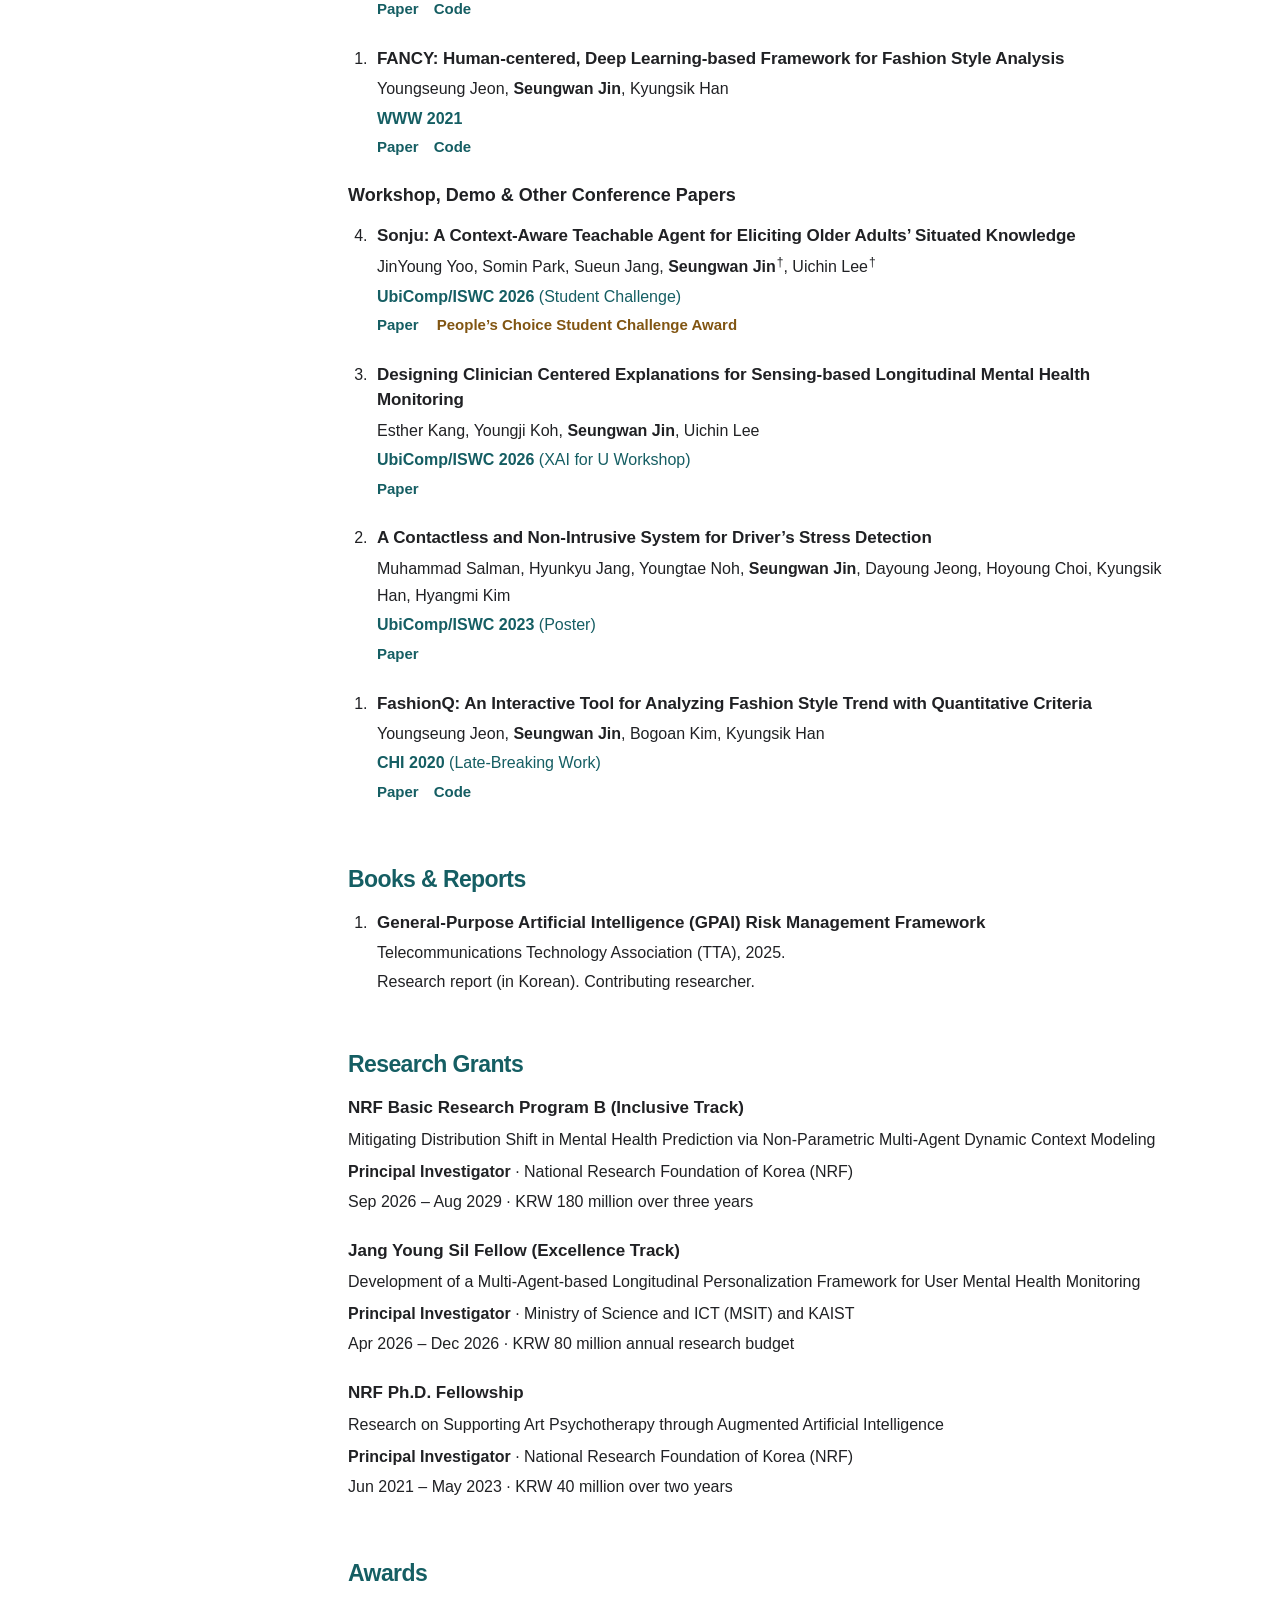
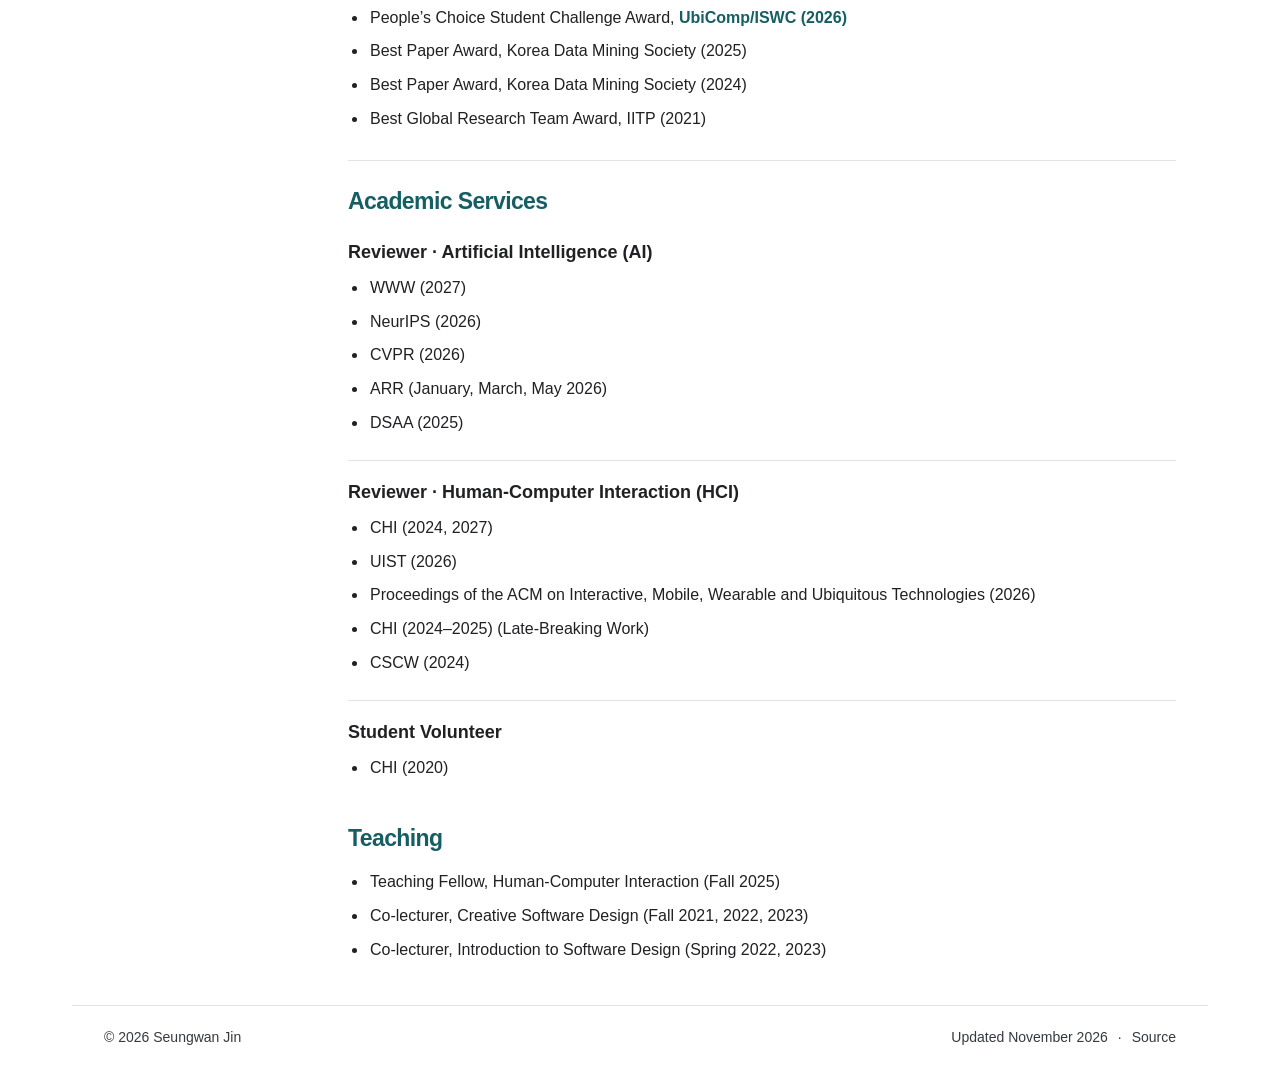
==== commit fc07f54b: "Use regular weight for workshop and other conference tracks" ====
--- a/index.html
+++ b/index.html
@@ -14,7 +14,7 @@
   <meta property="og:image" content="https://seun9wanjin.github.io/assets/images/seungwan-jin-formal.png">
   <meta name="twitter:card" content="summary">
   <link rel="icon" href="assets/favicon.svg" type="image/svg+xml">
-  <link rel="stylesheet" href="assets/style.css?v=2c515b646da6">
+  <link rel="stylesheet" href="assets/style.css?v=f7408c3691ea">
   <script type="application/ld+json">{"@context":"https://schema.org","@type":"Person","name":"Seungwan Jin","url":"https://seun9wanjin.github.io/","image":"https://seun9wanjin.github.io/assets/images/seungwan-jin-formal.png","jobTitle":"Postdoctoral Researcher","affiliation":{"@type":"Organization","name":"KAIST"},"email":"seungwan@kaist.ac.kr","sameAs":["https://scholar.google.com/citations?user=OYYoqS0AAAAJ","https://github.com/seun9wanjin","https://www.linkedin.com/in/seungwanjin/"]}</script>
 </head>
 <body>
@@ -98,12 +98,12 @@
     </li>
 <li class="publication" id="paper-label-aware">
       <h3>Label-aware Hard Negative Sampling Strategies with Momentum Contrastive Learning for Implicit Hate Speech Detection</h3><p class="authors">Jaehoon Kim, <strong>Seungwan Jin</strong>, Sohyun Park, Someen Park, Kyungsik Han</p>
-      <p class="pub-venue"><span class="venue-year"><abbr title="Findings of the Association for Computational Linguistics">ACL</abbr> 2024 (Findings)</span></p>
+      <p class="pub-venue"><span class="venue-year"><abbr title="Findings of the Association for Computational Linguistics">ACL</abbr> 2024 <span class="venue-track">(Findings)</span></span></p>
       <div class="pub-bottom"><div class="pub-links"><a href="https://doi.org/10.18653/v1/2024.findings-acl.957">Paper</a> <a href="https://github.com/Hanyang-HCC-Lab/LAHN">Code</a></div></div>
     </li>
 <li class="publication" id="paper-social-anxiety">
       <h3>An Empirical Study on Social Anxiety in a Virtual Environment through Mediating Variables and Multiple Sensor Data</h3><p class="authors">Eunji Kim<sup>*</sup>, <strong>Seungwan Jin</strong><sup>*</sup>, Kyungsik Han</p>
-      <p class="pub-venue"><span class="venue-year">Proceedings of the ACM on Human-Computer Interaction 2024 (CSCW)</span></p>
+      <p class="pub-venue"><span class="venue-year">Proceedings of the ACM on Human-Computer Interaction 2024 <span class="venue-track">(CSCW)</span></span></p>
       <div class="pub-bottom"><div class="pub-links"><a href="https://doi.org/10.1145/3686977">Paper</a></div></div>
     </li>
 <li class="publication" id="paper-ice">
@@ -129,22 +129,22 @@
   <h3 class="publication-group">Workshop, Demo &amp; Other Conference Papers</h3>
   <ol id="companion-list" class="publication-list" reversed start="4"><li class="publication" id="paper-sonju">
       <h3>Sonju: A Context-Aware Teachable Agent for Eliciting Older Adults’ Situated Knowledge</h3><p class="authors">JinYoung Yoo, Somin Park, Sueun Jang, <strong>Seungwan Jin</strong><sup>†</sup>, Uichin Lee<sup>†</sup></p>
-      <p class="pub-venue"><span class="venue-year"><abbr title="ACM International Joint Conference on Pervasive and Ubiquitous Computing and ACM International Symposium on Wearable Computing">UbiComp/ISWC</abbr> 2026 (Student Challenge)</span></p>
+      <p class="pub-venue"><span class="venue-year"><abbr title="ACM International Joint Conference on Pervasive and Ubiquitous Computing and ACM International Symposium on Wearable Computing">UbiComp/ISWC</abbr> 2026 <span class="venue-track">(Student Challenge)</span></span></p>
       <div class="pub-bottom"><div class="pub-links"><a href="https://ic.kaist.ac.kr/publications/papers/yoo2026sonju.pdf">Paper</a></div><span class="pub-note award">People’s Choice Student Challenge Award</span></div>
     </li>
 <li class="publication" id="paper-clinician-explanations">
       <h3>Designing Clinician Centered Explanations for Sensing-based Longitudinal Mental Health Monitoring</h3><p class="authors">Esther Kang, Youngji Koh, <strong>Seungwan Jin</strong>, Uichin Lee</p>
-      <p class="pub-venue"><span class="venue-year"><abbr title="ACM International Joint Conference on Pervasive and Ubiquitous Computing and ACM International Symposium on Wearable Computing">UbiComp/ISWC</abbr> 2026 (XAI for U Workshop)</span></p>
+      <p class="pub-venue"><span class="venue-year"><abbr title="ACM International Joint Conference on Pervasive and Ubiquitous Computing and ACM International Symposium on Wearable Computing">UbiComp/ISWC</abbr> 2026 <span class="venue-track">(XAI for U Workshop)</span></span></p>
       <div class="pub-bottom"><div class="pub-links"><a href="https://ic.kaist.ac.kr/publications/papers/kang2026clinician.pdf">Paper</a></div></div>
     </li>
 <li class="publication" id="paper-driver-stress">
       <h3>A Contactless and Non-Intrusive System for Driver’s Stress Detection</h3><p class="authors">Muhammad Salman, Hyunkyu Jang, Youngtae Noh, <strong>Seungwan Jin</strong>, Dayoung Jeong, Hoyoung Choi, Kyungsik Han, Hyangmi Kim</p>
-      <p class="pub-venue"><span class="venue-year"><abbr title="ACM International Joint Conference on Pervasive and Ubiquitous Computing and ACM International Symposium on Wearable Computing">UbiComp/ISWC</abbr> 2023 (Poster)</span></p>
+      <p class="pub-venue"><span class="venue-year"><abbr title="ACM International Joint Conference on Pervasive and Ubiquitous Computing and ACM International Symposium on Wearable Computing">UbiComp/ISWC</abbr> 2023 <span class="venue-track">(Poster)</span></span></p>
       <div class="pub-bottom"><div class="pub-links"><a href="https://doi.org/10.1145/3594739.3610691">Paper</a></div></div>
     </li>
 <li class="publication" id="paper-fashionq-lbw">
       <h3>FashionQ: An Interactive Tool for Analyzing Fashion Style Trend with Quantitative Criteria</h3><p class="authors">Youngseung Jeon, <strong>Seungwan Jin</strong>, Bogoan Kim, Kyungsik Han</p>
-      <p class="pub-venue"><span class="venue-year"><abbr title="ACM Conference on Human Factors in Computing Systems">CHI</abbr> 2020 (Late-Breaking Work)</span></p>
+      <p class="pub-venue"><span class="venue-year"><abbr title="ACM Conference on Human Factors in Computing Systems">CHI</abbr> 2020 <span class="venue-track">(Late-Breaking Work)</span></span></p>
       <div class="pub-bottom"><div class="pub-links"><a href="https://doi.org/10.1145/3334480.3382978">Paper</a> <a href="https://github.com/Hanyang-HCC-Lab/FashionQ">Code</a></div></div>
     </li></ol>
 </section>
@@ -179,7 +179,7 @@
 <ul class="service-list"><li><span class="venue-year"><abbr title="ACM Conference on Human Factors in Computing Systems">CHI</abbr> (2024, 2027)</span></li>
 <li><span class="venue-year"><abbr title="ACM Symposium on User Interface Software and Technology">UIST</abbr> (2026)</span></li>
 <li><span class="venue-year">Proceedings of the ACM on Interactive, Mobile, Wearable and Ubiquitous Technologies (2026)</span></li>
-<li><span class="venue-year"><abbr title="ACM Conference on Human Factors in Computing Systems">CHI</abbr> (2024–2025) (Late-Breaking Work)</span></li>
+<li><span class="venue-year"><abbr title="ACM Conference on Human Factors in Computing Systems">CHI</abbr> (2024–2025) <span class="venue-track">(Late-Breaking Work)</span></span></li>
 <li><span class="venue-year"><abbr title="ACM Conference on Computer-Supported Cooperative Work and Social Computing">CSCW</abbr> (2024)</span></li></ul></div>
   <div class="service-group"><h3 class="service-group-title">Student Volunteer</h3>
   <ul class="service-list"><li><span class="venue-year"><abbr title="ACM Conference on Human Factors in Computing Systems">CHI</abbr> (2020)</span></li></ul></div>
--- a/assets/style.css
+++ b/assets/style.css
@@ -103,6 +103,7 @@
 .pub-venue { margin-top:3px; margin-bottom: 0; color: var(--ink); font-size: 16px; font-weight: 400; line-height: 1.6; }
 .venue-year { color: var(--accent); font-weight: 700; }
 .venue-year abbr { text-decoration: none; }
+#companion-list .venue-track { font-weight: 400; }
 .status { margin-left: 8px; padding-left: 9px; border-left: 1px solid var(--line); color: var(--ink); font-size: 15px; font-weight: 400; white-space:nowrap; }
 .publication h3 { font-size: 17px; font-weight: 600; line-height: 1.5; letter-spacing: -.1px; }
 .authors { margin-top: 4px; color: var(--ink); font-size: 16px; line-height: 1.7; }
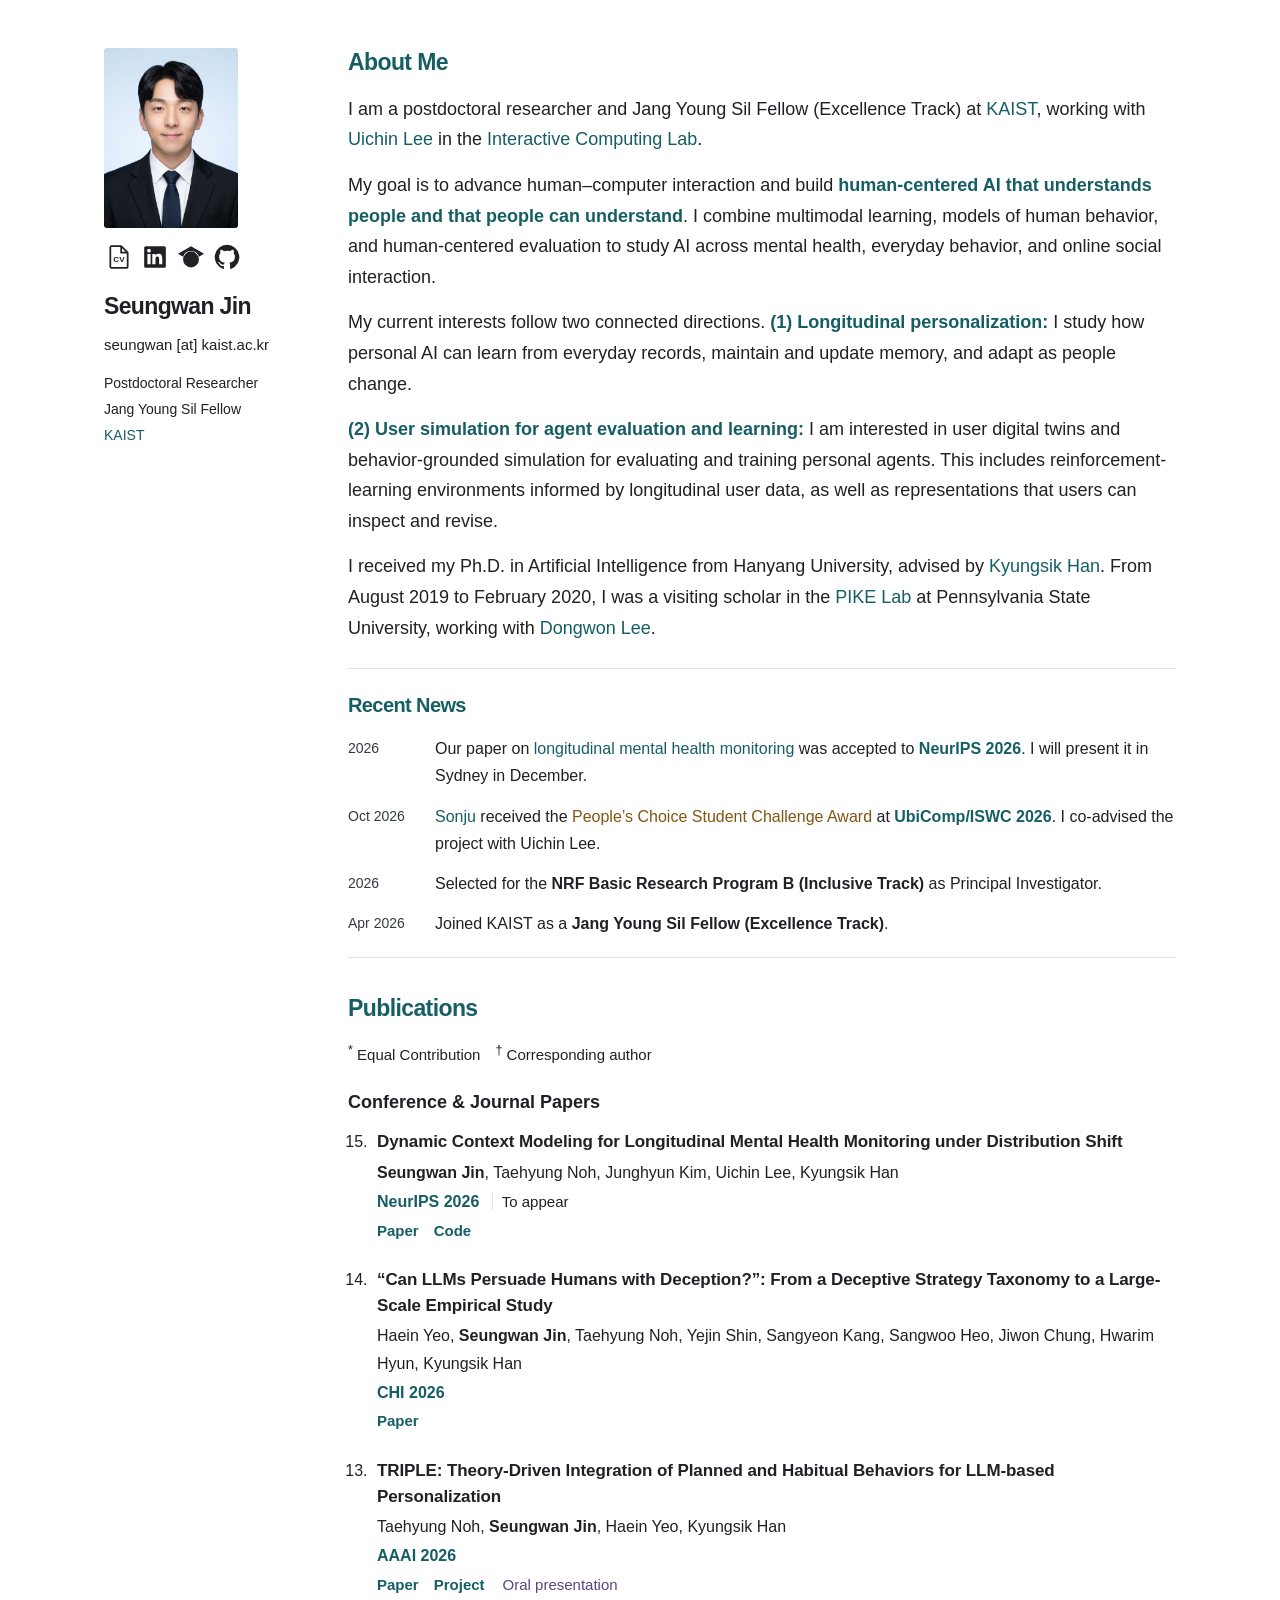
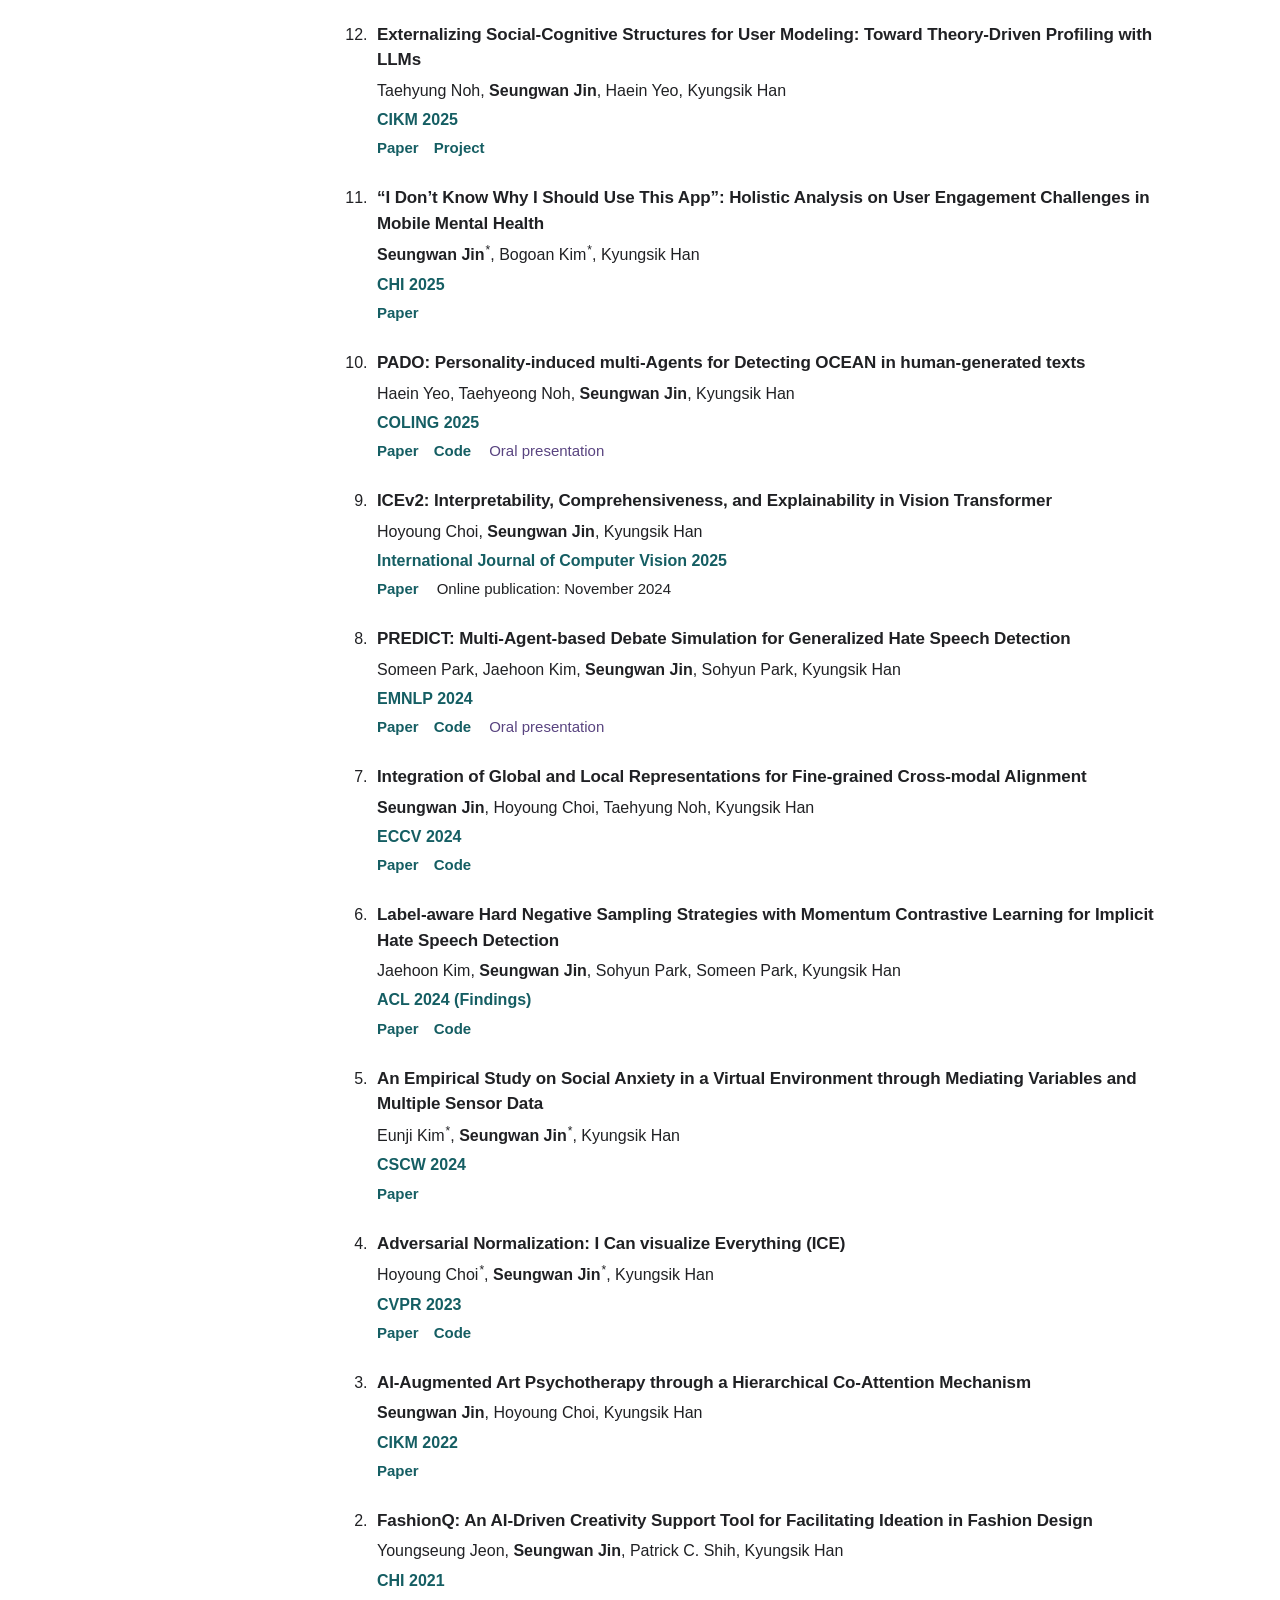
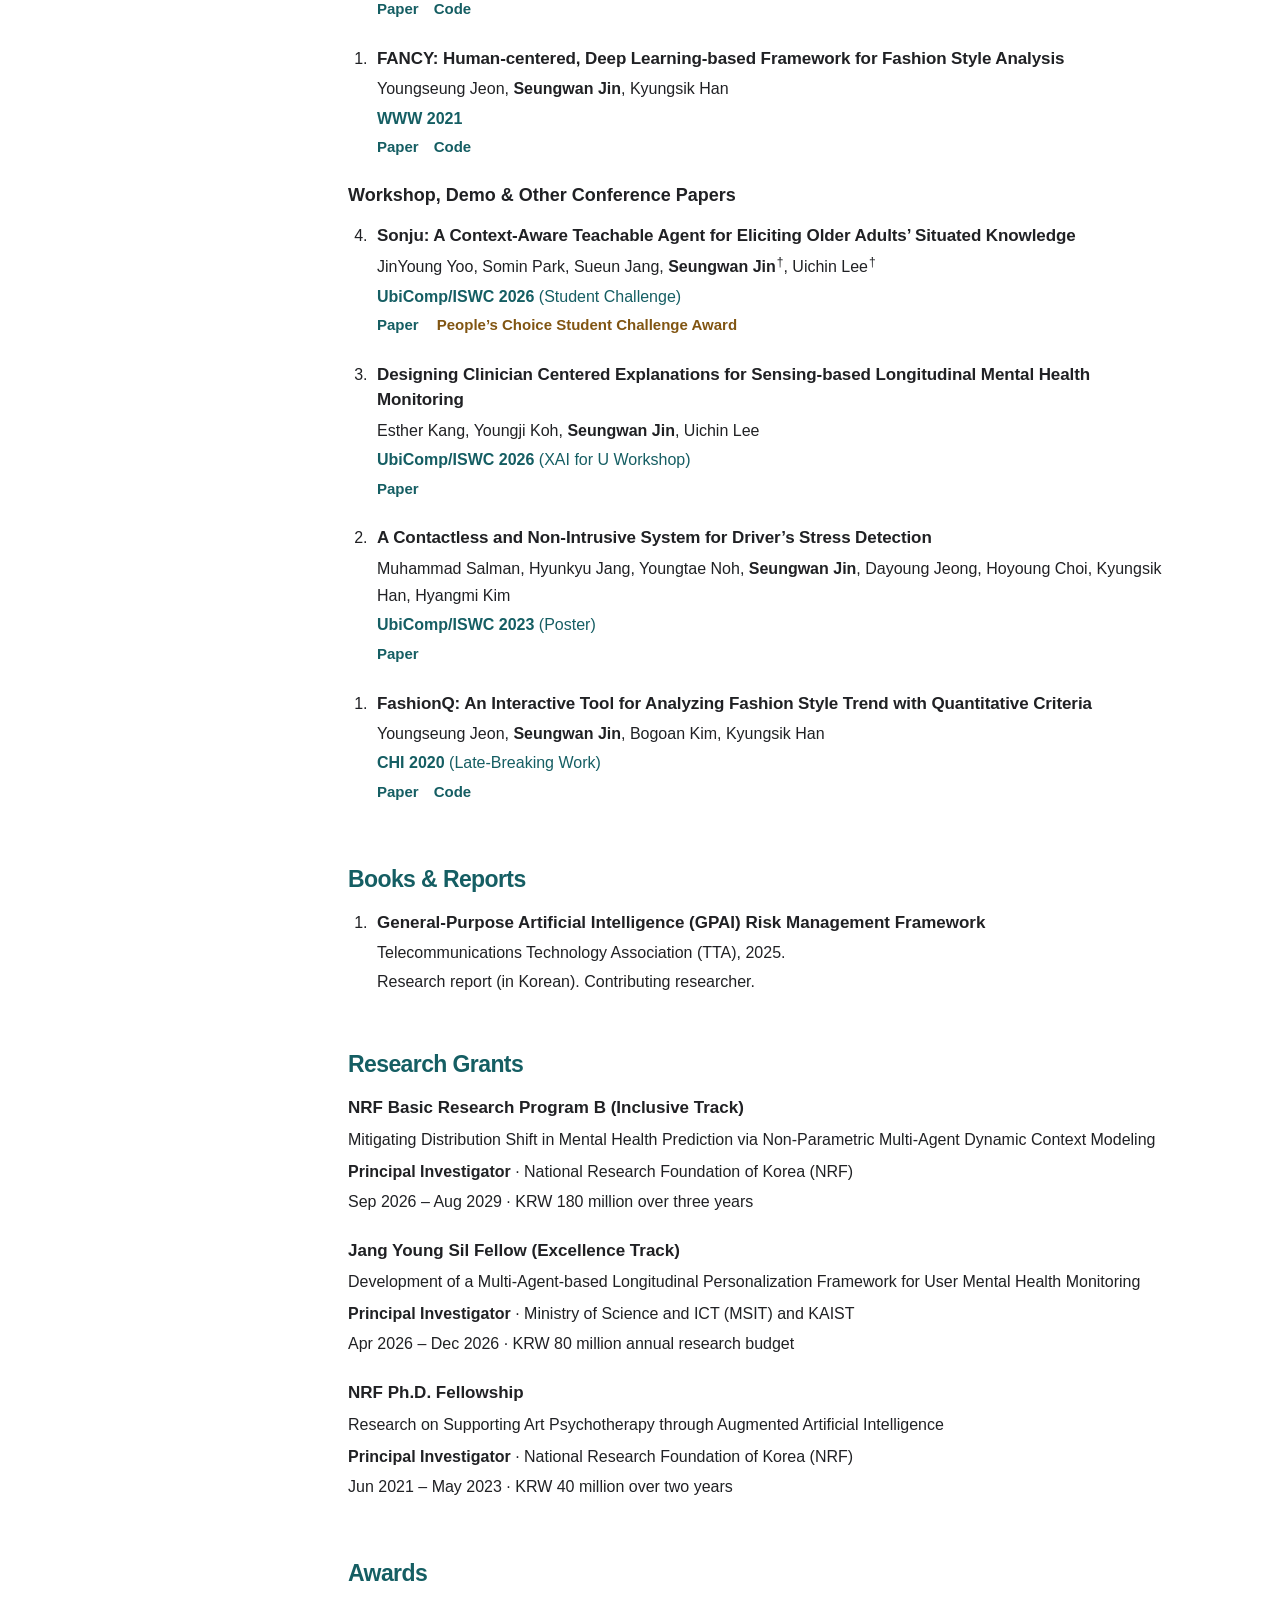
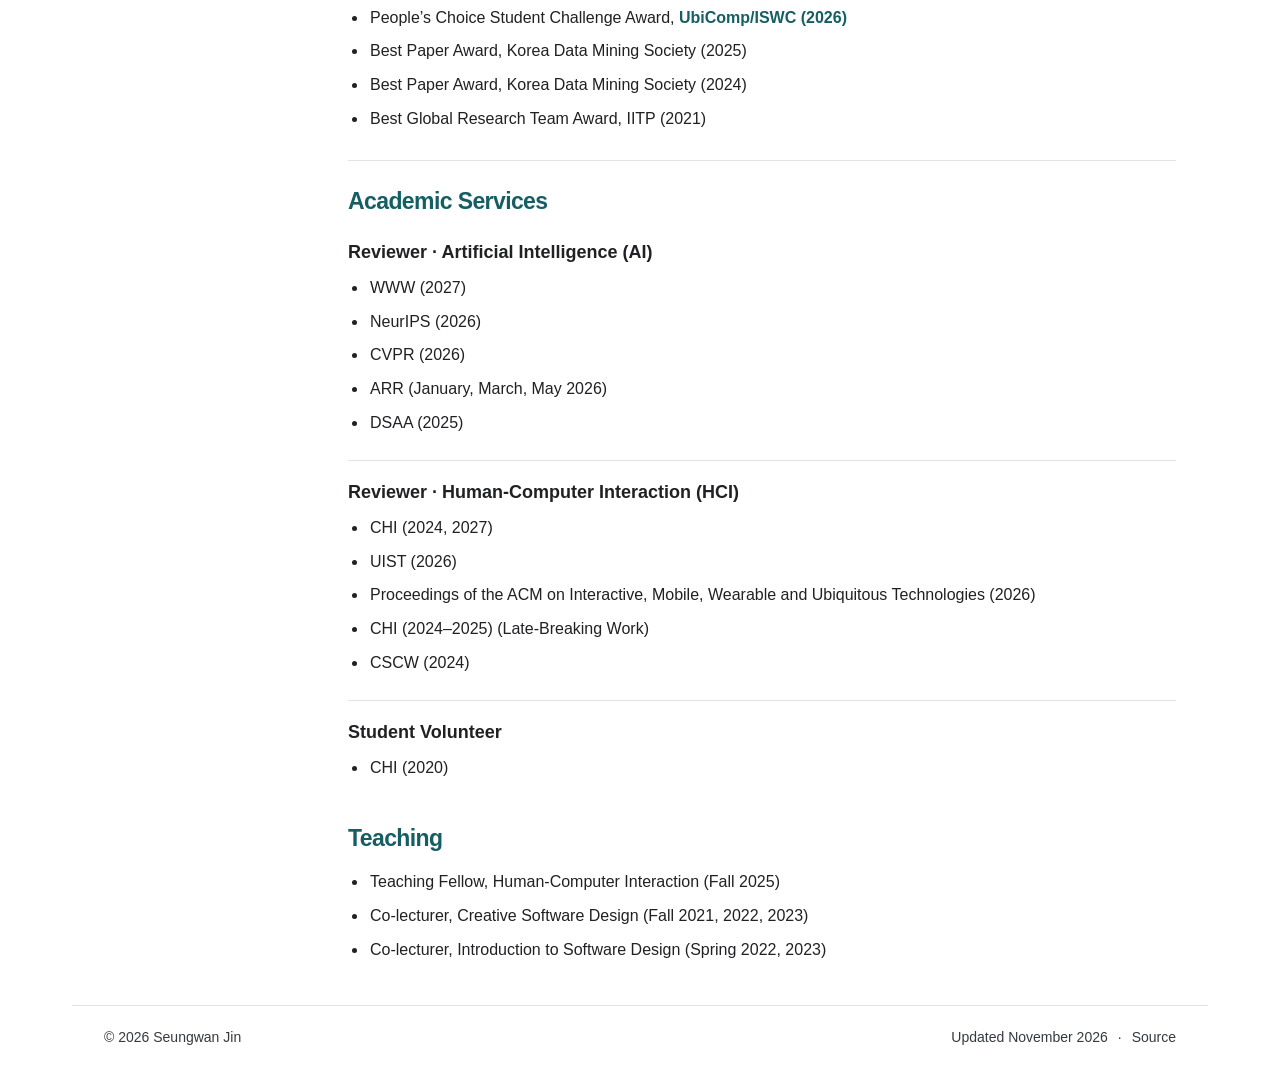
==== commit 0a68d529: "Display the social anxiety paper as CSCW 2024" ====
--- a/index.html
+++ b/index.html
@@ -103,7 +103,7 @@
     </li>
 <li class="publication" id="paper-social-anxiety">
       <h3>An Empirical Study on Social Anxiety in a Virtual Environment through Mediating Variables and Multiple Sensor Data</h3><p class="authors">Eunji Kim<sup>*</sup>, <strong>Seungwan Jin</strong><sup>*</sup>, Kyungsik Han</p>
-      <p class="pub-venue"><span class="venue-year">Proceedings of the ACM on Human-Computer Interaction 2024 <span class="venue-track">(CSCW)</span></span></p>
+      <p class="pub-venue"><span class="venue-year"><abbr title="ACM Conference on Computer-Supported Cooperative Work and Social Computing">CSCW</abbr> 2024</span></p>
       <div class="pub-bottom"><div class="pub-links"><a href="https://doi.org/10.1145/3686977">Paper</a></div></div>
     </li>
 <li class="publication" id="paper-ice">
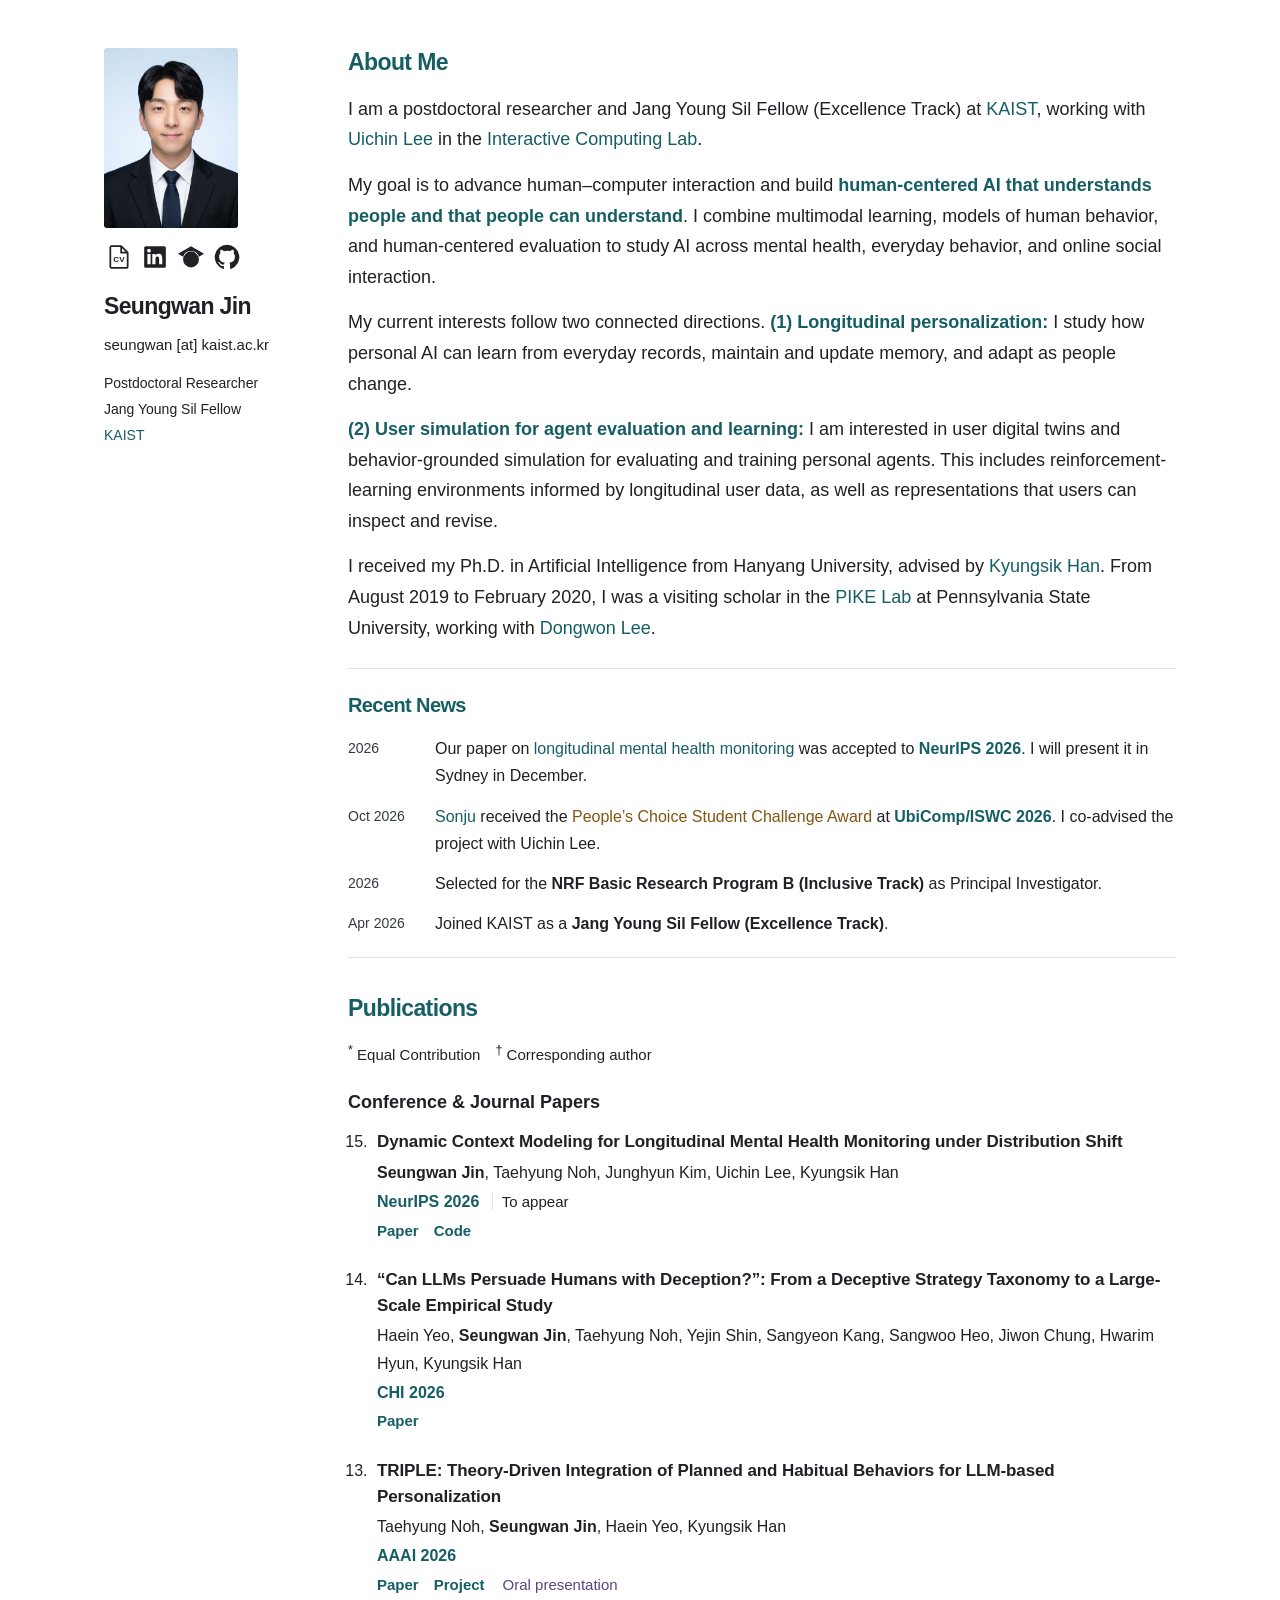
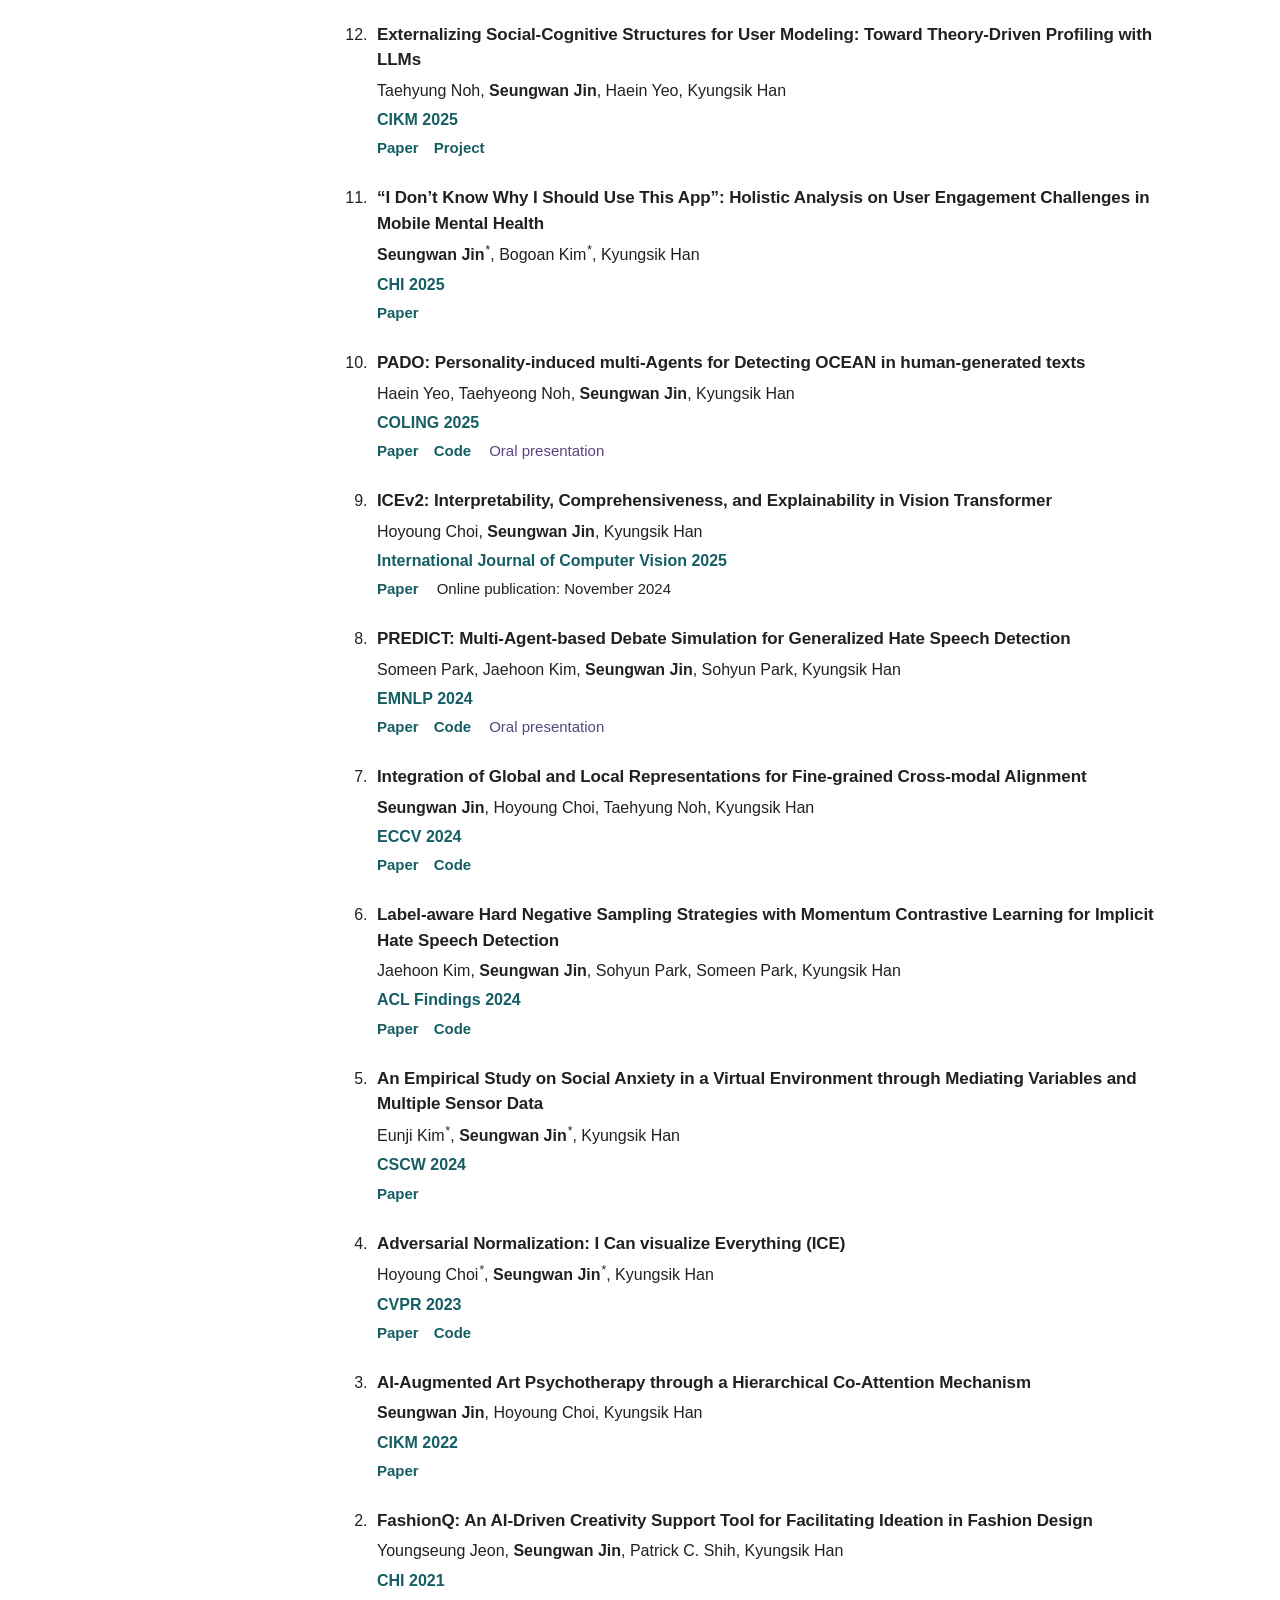
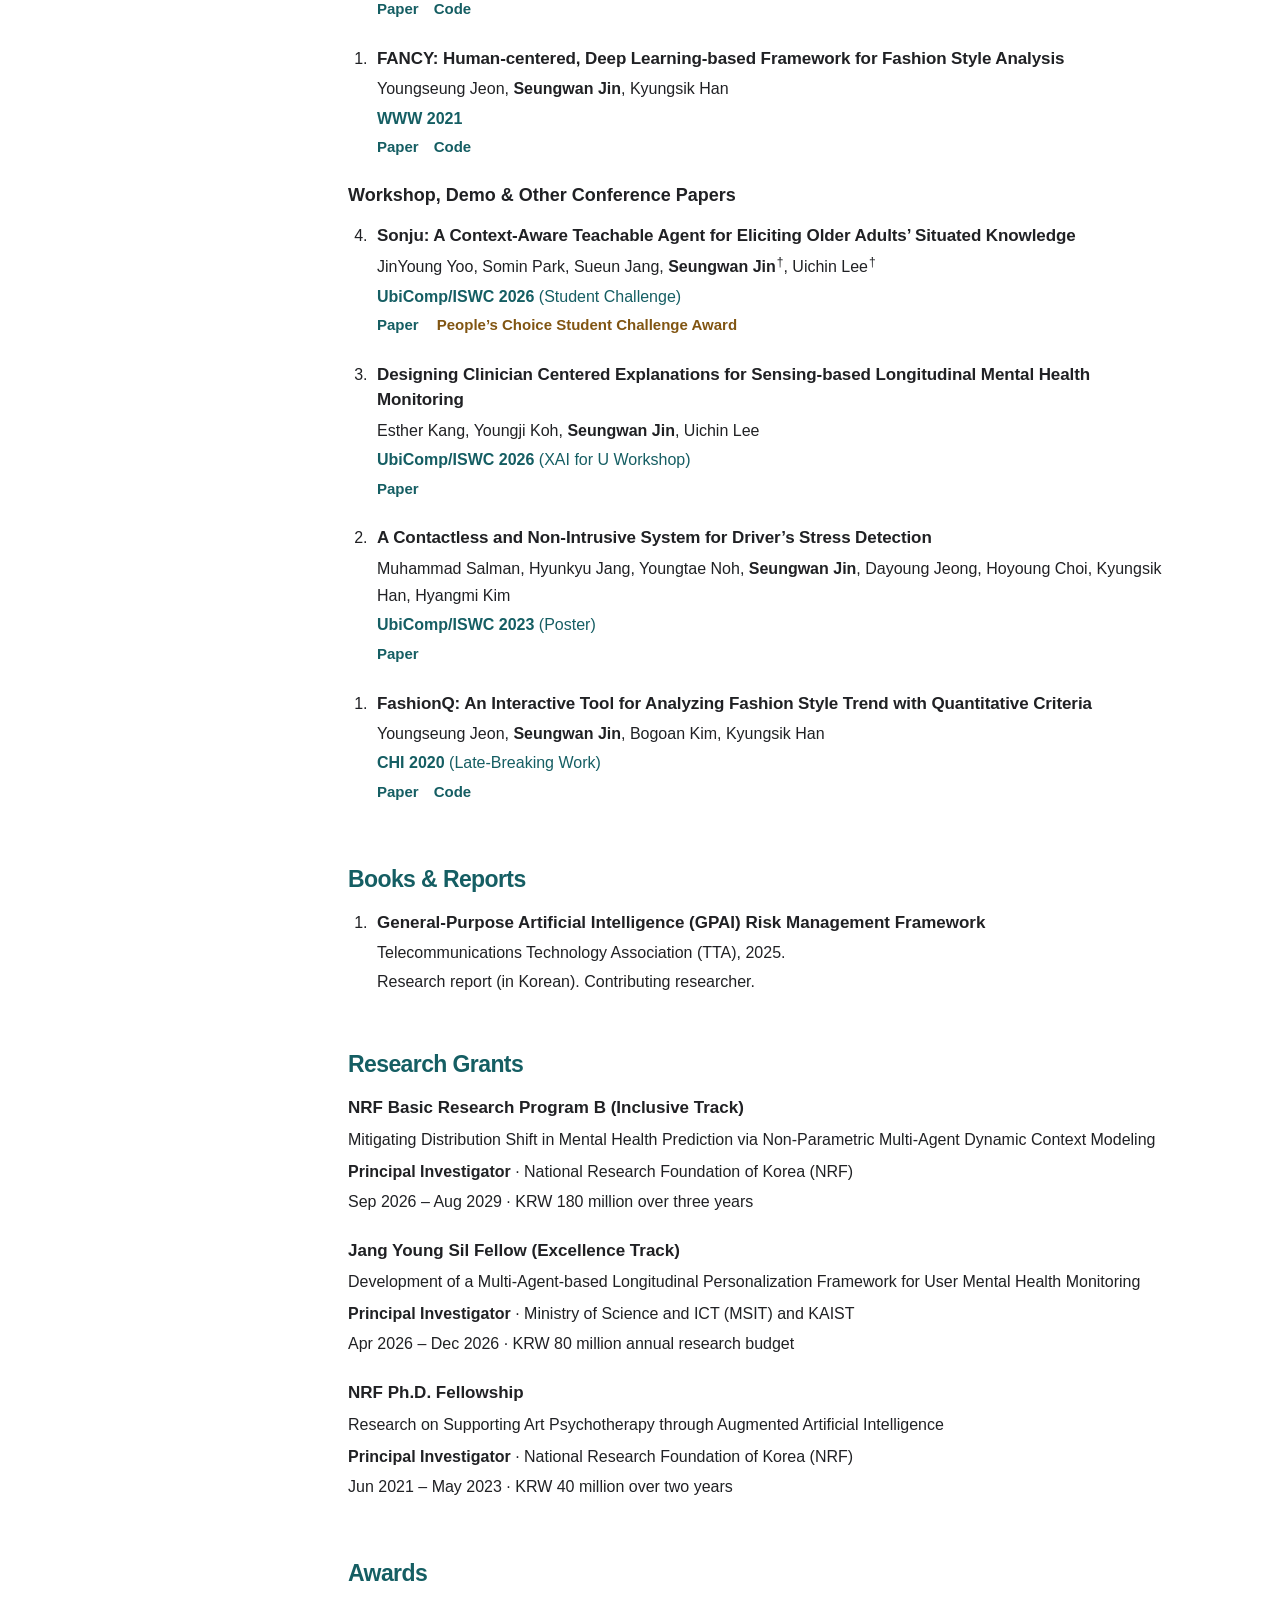
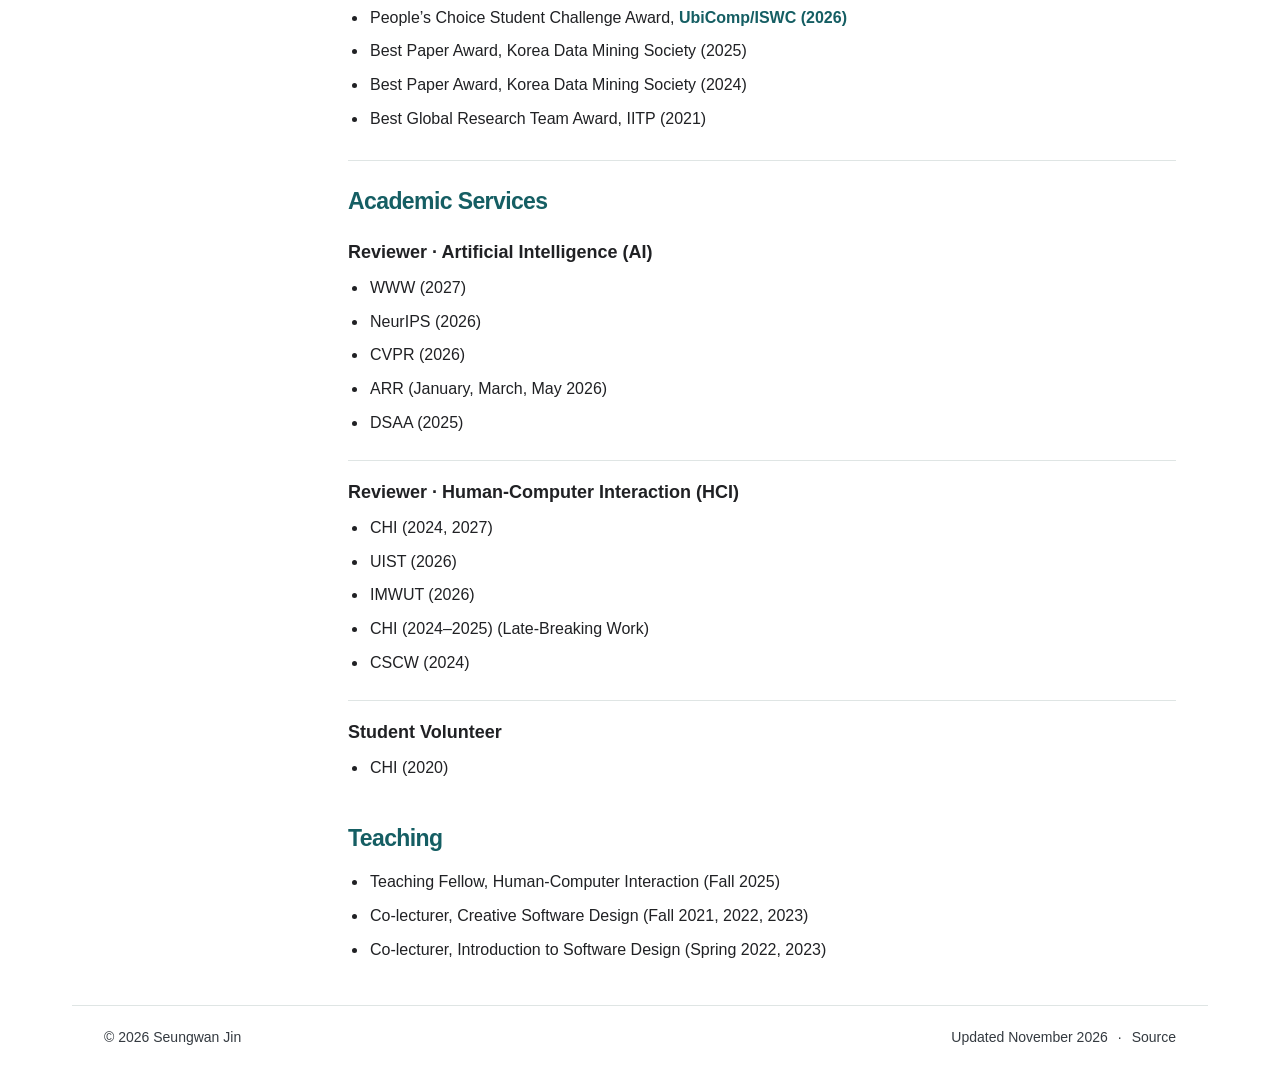
==== commit 3808d76b: "Use ACL Findings and IMWUT labels on the homepage" ====
--- a/index.html
+++ b/index.html
@@ -98,7 +98,7 @@
     </li>
 <li class="publication" id="paper-label-aware">
       <h3>Label-aware Hard Negative Sampling Strategies with Momentum Contrastive Learning for Implicit Hate Speech Detection</h3><p class="authors">Jaehoon Kim, <strong>Seungwan Jin</strong>, Sohyun Park, Someen Park, Kyungsik Han</p>
-      <p class="pub-venue"><span class="venue-year"><abbr title="Findings of the Association for Computational Linguistics">ACL</abbr> 2024 <span class="venue-track">(Findings)</span></span></p>
+      <p class="pub-venue"><span class="venue-year"><abbr title="Findings of the Association for Computational Linguistics">ACL Findings</abbr> 2024</span></p>
       <div class="pub-bottom"><div class="pub-links"><a href="https://doi.org/10.18653/v1/2024.findings-acl.957">Paper</a> <a href="https://github.com/Hanyang-HCC-Lab/LAHN">Code</a></div></div>
     </li>
 <li class="publication" id="paper-social-anxiety">
@@ -178,7 +178,7 @@
 <div class="service-group"><h3 class="service-group-title">Reviewer · Human-Computer Interaction (HCI)</h3>
 <ul class="service-list"><li><span class="venue-year"><abbr title="ACM Conference on Human Factors in Computing Systems">CHI</abbr> (2024, 2027)</span></li>
 <li><span class="venue-year"><abbr title="ACM Symposium on User Interface Software and Technology">UIST</abbr> (2026)</span></li>
-<li><span class="venue-year">Proceedings of the ACM on Interactive, Mobile, Wearable and Ubiquitous Technologies (2026)</span></li>
+<li><span class="venue-year"><abbr title="Proceedings of the ACM on Interactive, Mobile, Wearable and Ubiquitous Technologies">IMWUT</abbr> (2026)</span></li>
 <li><span class="venue-year"><abbr title="ACM Conference on Human Factors in Computing Systems">CHI</abbr> (2024–2025) <span class="venue-track">(Late-Breaking Work)</span></span></li>
 <li><span class="venue-year"><abbr title="ACM Conference on Computer-Supported Cooperative Work and Social Computing">CSCW</abbr> (2024)</span></li></ul></div>
   <div class="service-group"><h3 class="service-group-title">Student Volunteer</h3>
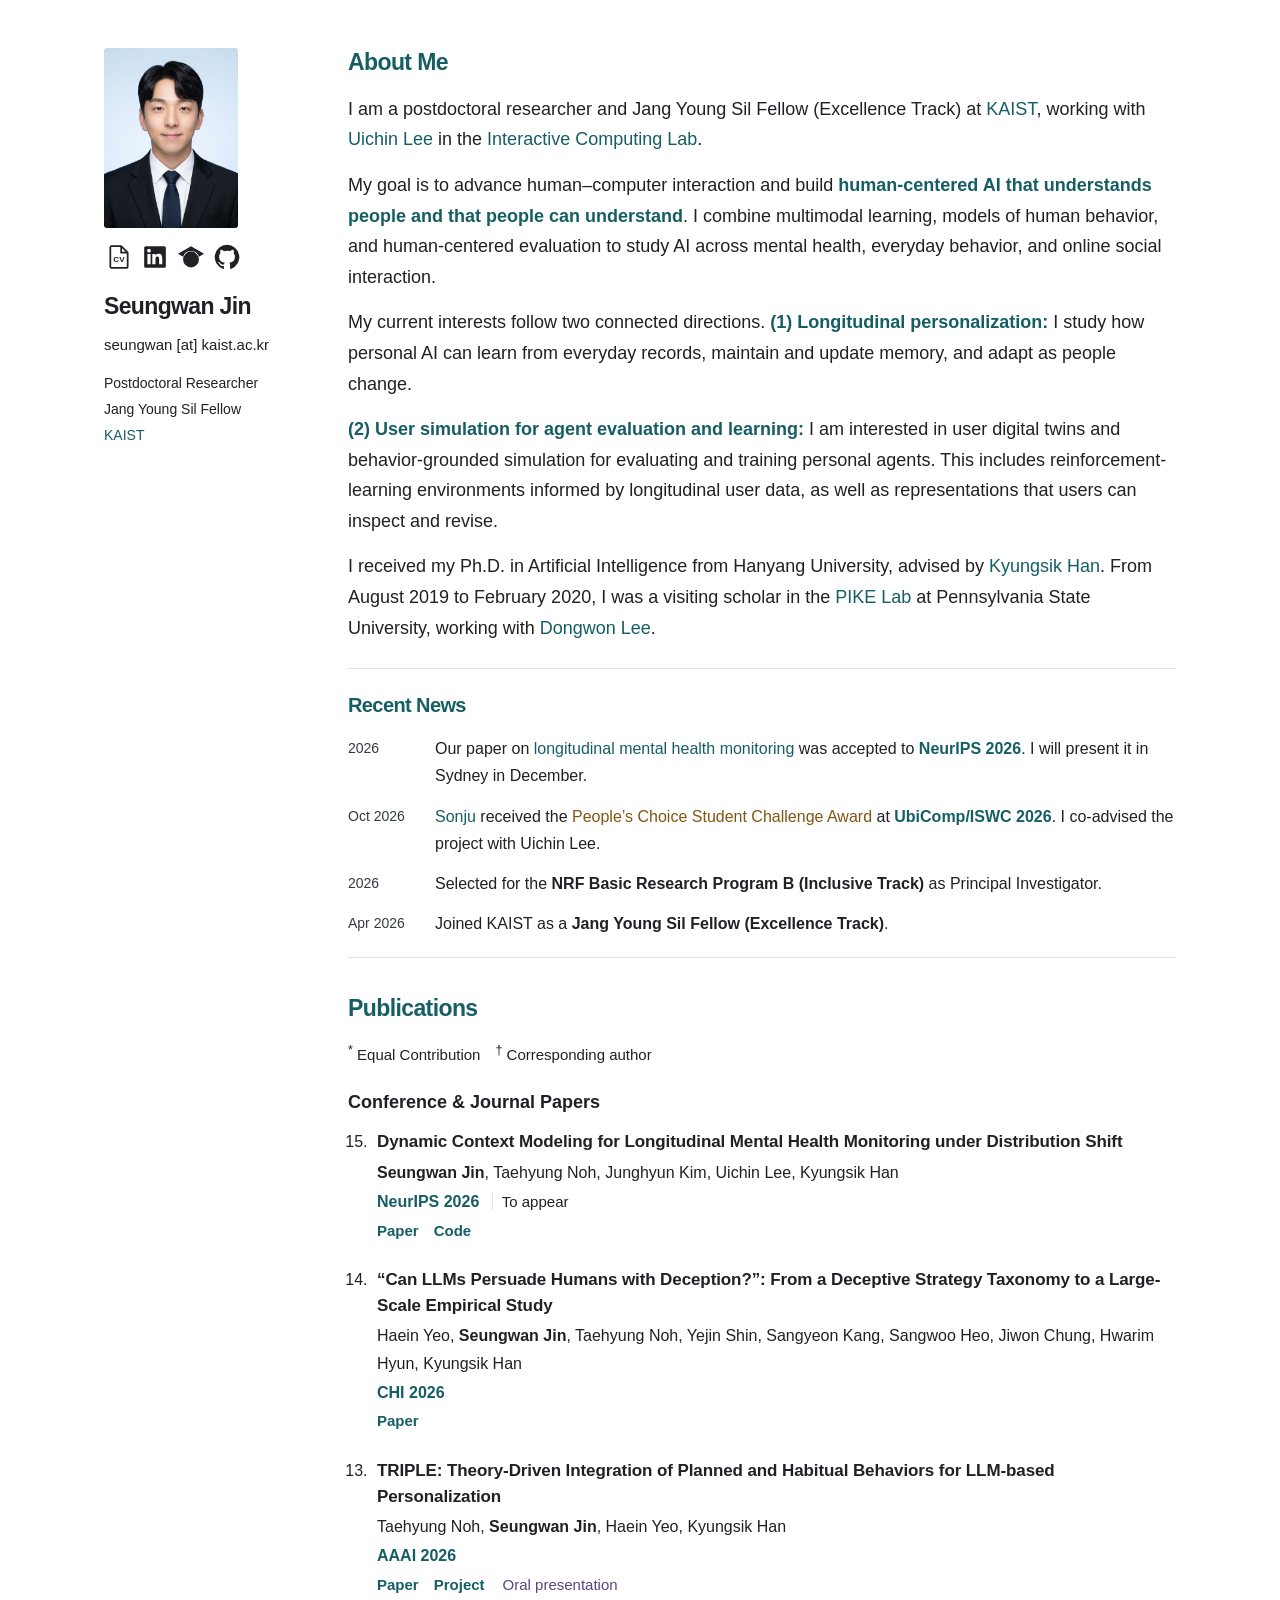
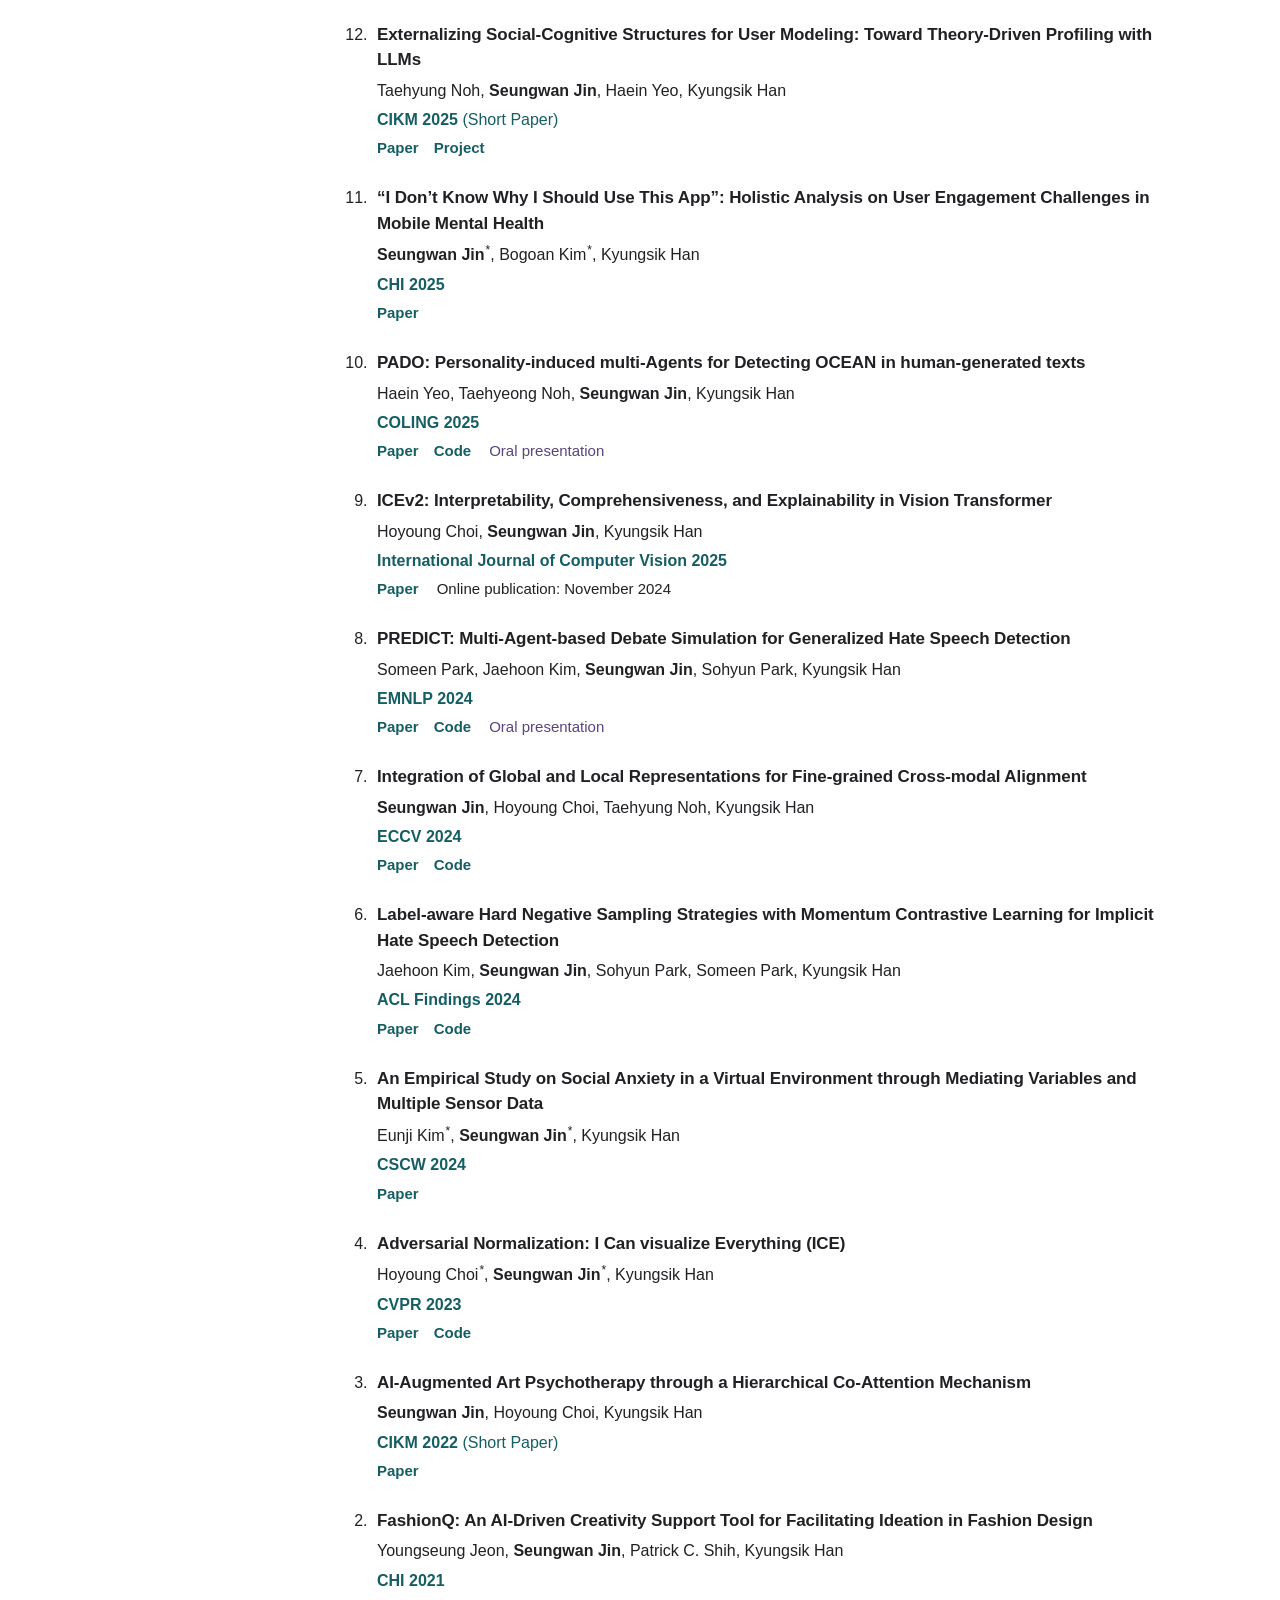
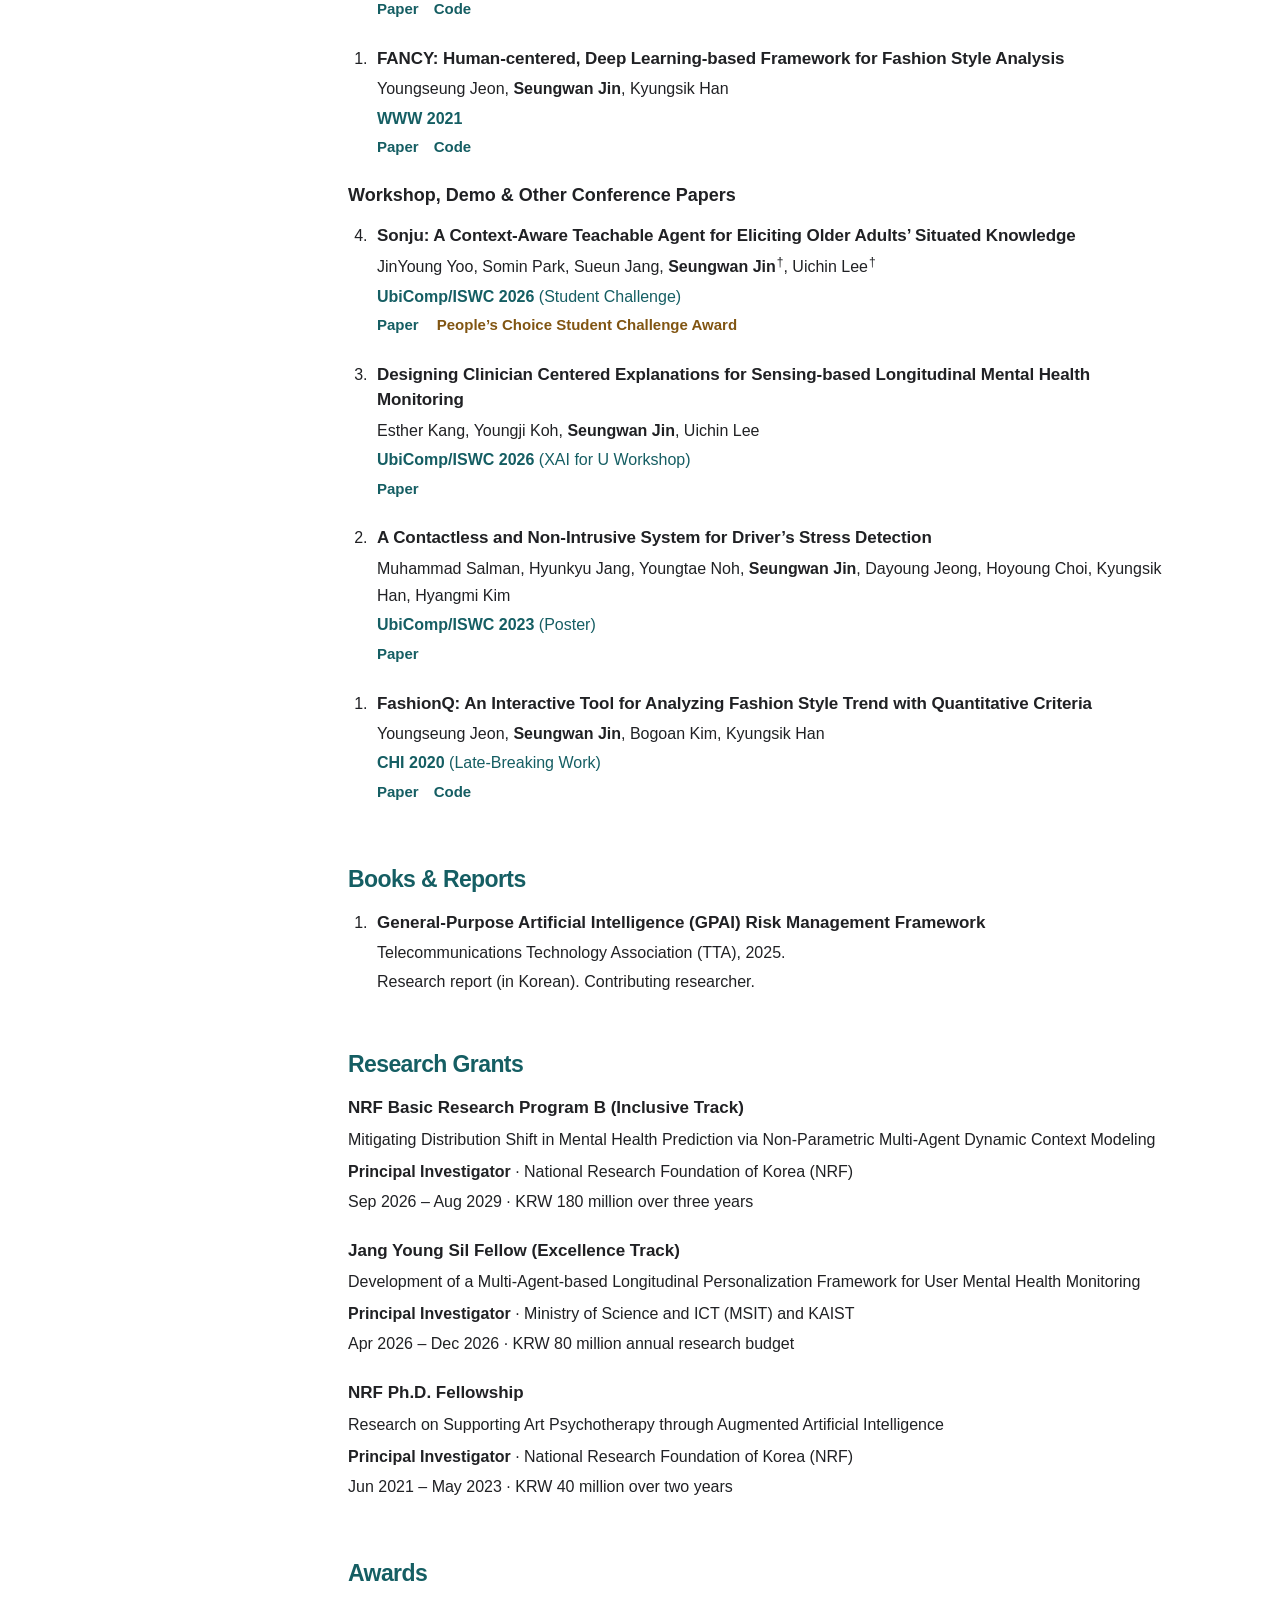
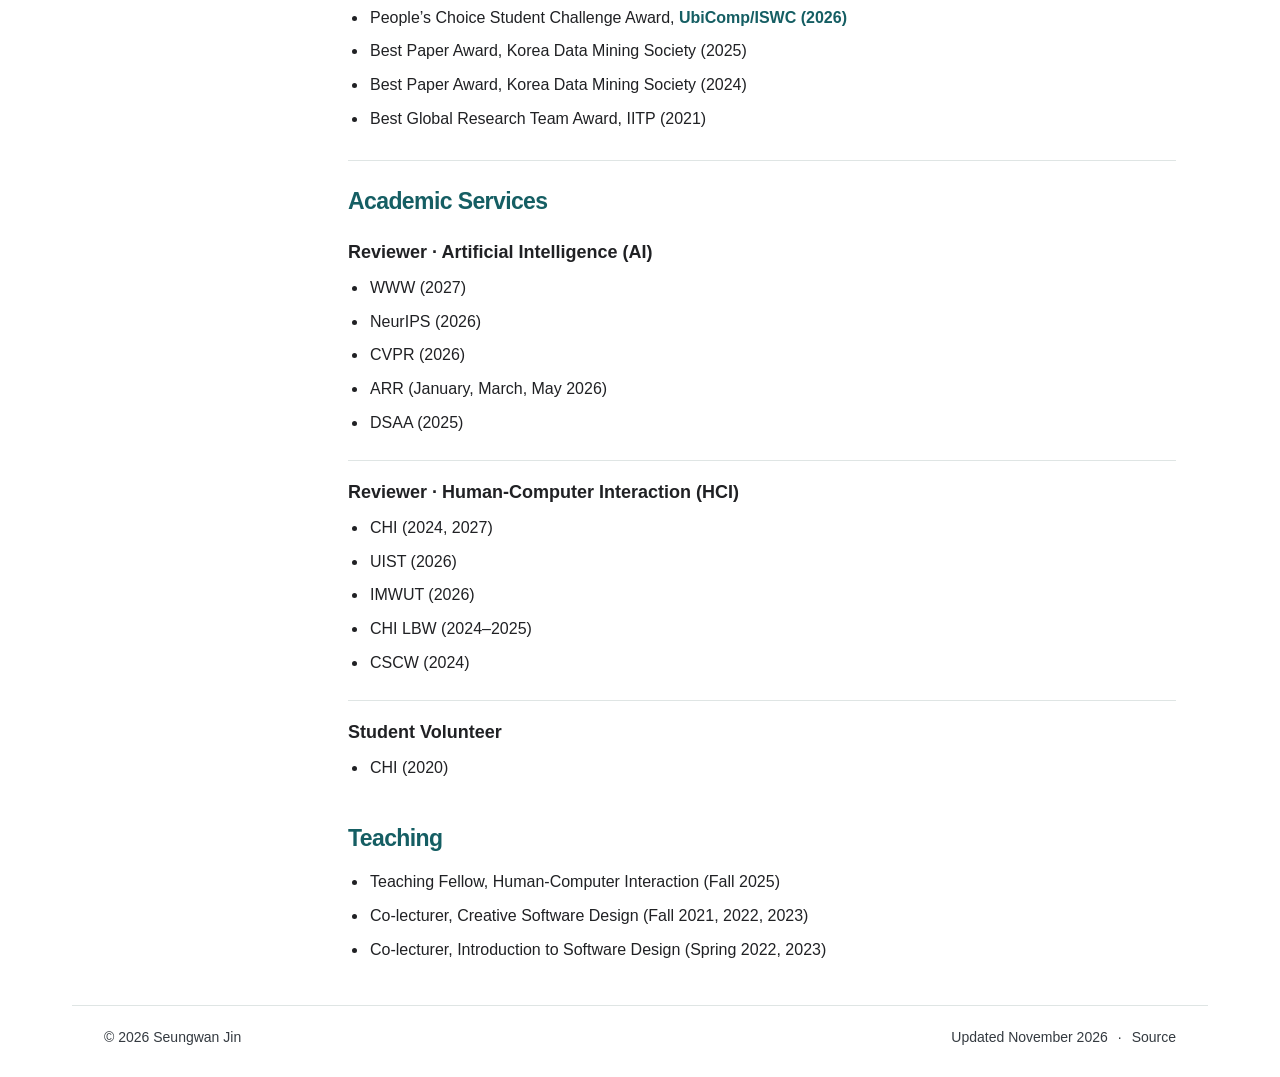
==== commit ba010ee1: "Label CIKM short papers and simplify CHI LBW reviewer entry" ====
--- a/index.html
+++ b/index.html
@@ -14,7 +14,7 @@
   <meta property="og:image" content="https://seun9wanjin.github.io/assets/images/seungwan-jin-formal.png">
   <meta name="twitter:card" content="summary">
   <link rel="icon" href="assets/favicon.svg" type="image/svg+xml">
-  <link rel="stylesheet" href="assets/style.css?v=f7408c3691ea">
+  <link rel="stylesheet" href="assets/style.css?v=f862e1166808">
   <script type="application/ld+json">{"@context":"https://schema.org","@type":"Person","name":"Seungwan Jin","url":"https://seun9wanjin.github.io/","image":"https://seun9wanjin.github.io/assets/images/seungwan-jin-formal.png","jobTitle":"Postdoctoral Researcher","affiliation":{"@type":"Organization","name":"KAIST"},"email":"seungwan@kaist.ac.kr","sameAs":["https://scholar.google.com/citations?user=OYYoqS0AAAAJ","https://github.com/seun9wanjin","https://www.linkedin.com/in/seungwanjin/"]}</script>
 </head>
 <body>
@@ -68,7 +68,7 @@
     </li>
 <li class="publication" id="paper-triple-cikm">
       <h3>Externalizing Social-Cognitive Structures for User Modeling: Toward Theory-Driven Profiling with LLMs</h3><p class="authors">Taehyung Noh, <strong>Seungwan Jin</strong>, Haein Yeo, Kyungsik Han</p>
-      <p class="pub-venue"><span class="venue-year"><abbr title="ACM International Conference on Information and Knowledge Management">CIKM</abbr> 2025</span></p>
+      <p class="pub-venue"><span class="venue-year"><abbr title="ACM International Conference on Information and Knowledge Management">CIKM</abbr> 2025 <span class="venue-track">(Short Paper)</span></span></p>
       <div class="pub-bottom"><div class="pub-links"><a href="https://doi.org/10.1145/3746252.3760965">Paper</a> <a href="https://yestaehyung.github.io/cikm25-triple/">Project</a></div></div>
     </li>
 <li class="publication" id="paper-engagement">
@@ -113,7 +113,7 @@
     </li>
 <li class="publication" id="paper-art-therapy">
       <h3>AI-Augmented Art Psychotherapy through a Hierarchical Co-Attention Mechanism</h3><p class="authors"><strong>Seungwan Jin</strong>, Hoyoung Choi, Kyungsik Han</p>
-      <p class="pub-venue"><span class="venue-year"><abbr title="ACM International Conference on Information and Knowledge Management">CIKM</abbr> 2022</span></p>
+      <p class="pub-venue"><span class="venue-year"><abbr title="ACM International Conference on Information and Knowledge Management">CIKM</abbr> 2022 <span class="venue-track">(Short Paper)</span></span></p>
       <div class="pub-bottom"><div class="pub-links"><a href="https://doi.org/10.1145/3511808.3557542">Paper</a></div></div>
     </li>
 <li class="publication" id="paper-fashionq">
@@ -179,7 +179,7 @@
 <ul class="service-list"><li><span class="venue-year"><abbr title="ACM Conference on Human Factors in Computing Systems">CHI</abbr> (2024, 2027)</span></li>
 <li><span class="venue-year"><abbr title="ACM Symposium on User Interface Software and Technology">UIST</abbr> (2026)</span></li>
 <li><span class="venue-year"><abbr title="Proceedings of the ACM on Interactive, Mobile, Wearable and Ubiquitous Technologies">IMWUT</abbr> (2026)</span></li>
-<li><span class="venue-year"><abbr title="ACM Conference on Human Factors in Computing Systems">CHI</abbr> (2024–2025) <span class="venue-track">(Late-Breaking Work)</span></span></li>
+<li><span class="venue-year"><abbr title="ACM Conference on Human Factors in Computing Systems — Late-Breaking Work">CHI LBW</abbr> (2024–2025)</span></li>
 <li><span class="venue-year"><abbr title="ACM Conference on Computer-Supported Cooperative Work and Social Computing">CSCW</abbr> (2024)</span></li></ul></div>
   <div class="service-group"><h3 class="service-group-title">Student Volunteer</h3>
   <ul class="service-list"><li><span class="venue-year"><abbr title="ACM Conference on Human Factors in Computing Systems">CHI</abbr> (2020)</span></li></ul></div>
--- a/assets/style.css
+++ b/assets/style.css
@@ -103,7 +103,7 @@
 .pub-venue { margin-top:3px; margin-bottom: 0; color: var(--ink); font-size: 16px; font-weight: 400; line-height: 1.6; }
 .venue-year { color: var(--accent); font-weight: 700; }
 .venue-year abbr { text-decoration: none; }
-#companion-list .venue-track { font-weight: 400; }
+.pub-venue .venue-track { font-weight: 400; }
 .status { margin-left: 8px; padding-left: 9px; border-left: 1px solid var(--line); color: var(--ink); font-size: 15px; font-weight: 400; white-space:nowrap; }
 .publication h3 { font-size: 17px; font-weight: 600; line-height: 1.5; letter-spacing: -.1px; }
 .authors { margin-top: 4px; color: var(--ink); font-size: 16px; line-height: 1.7; }
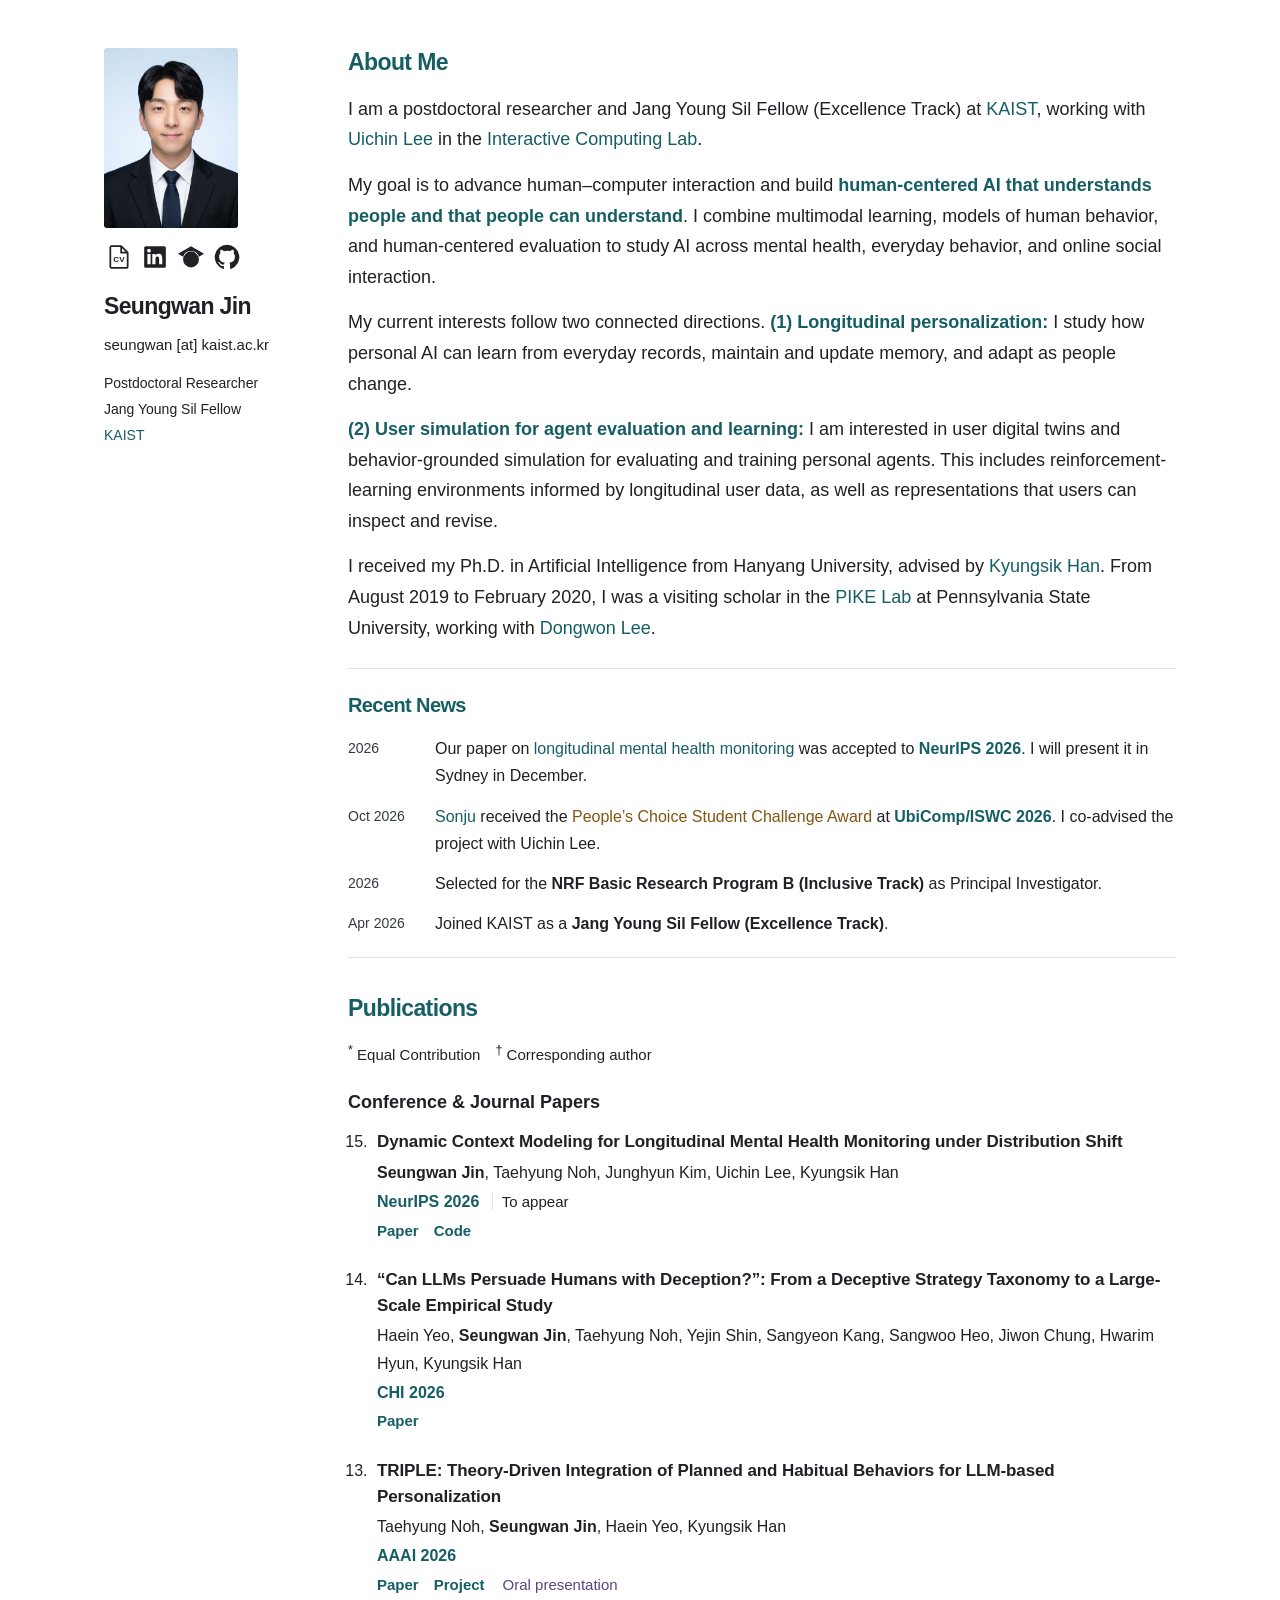
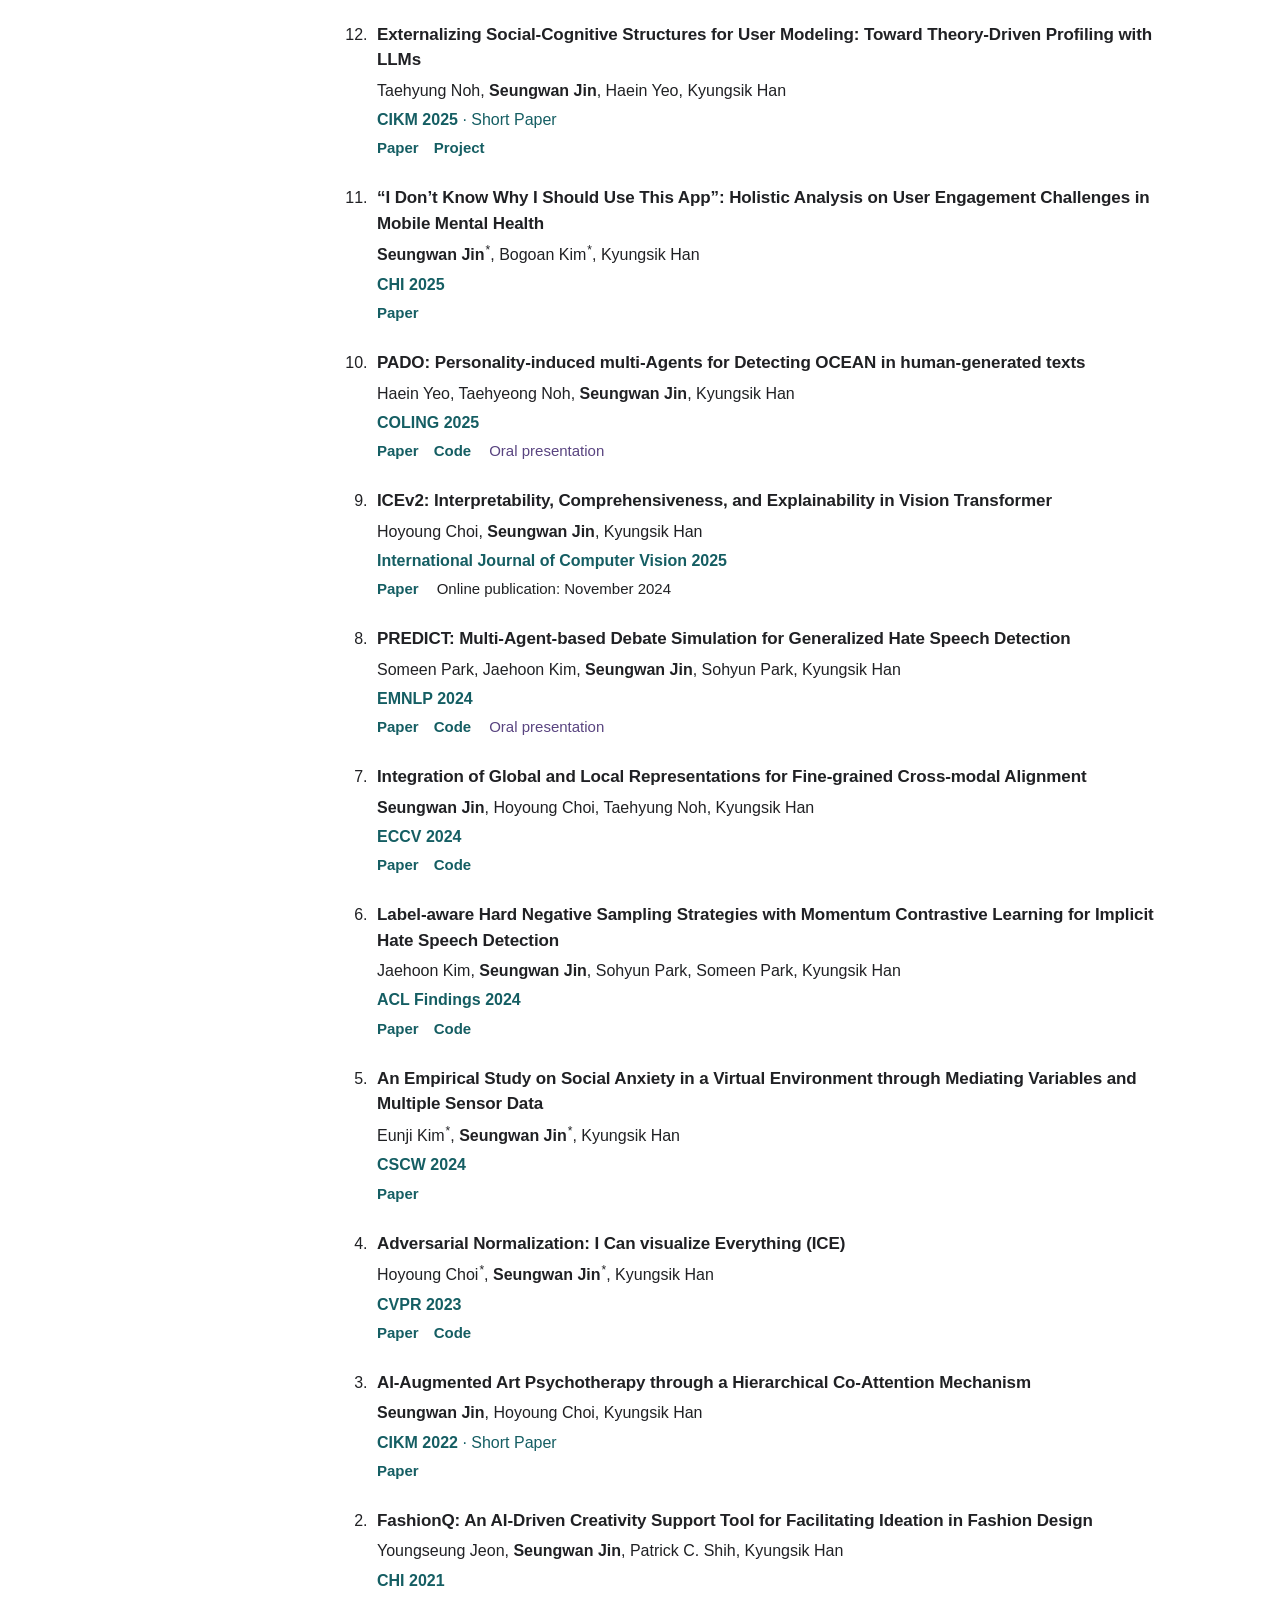
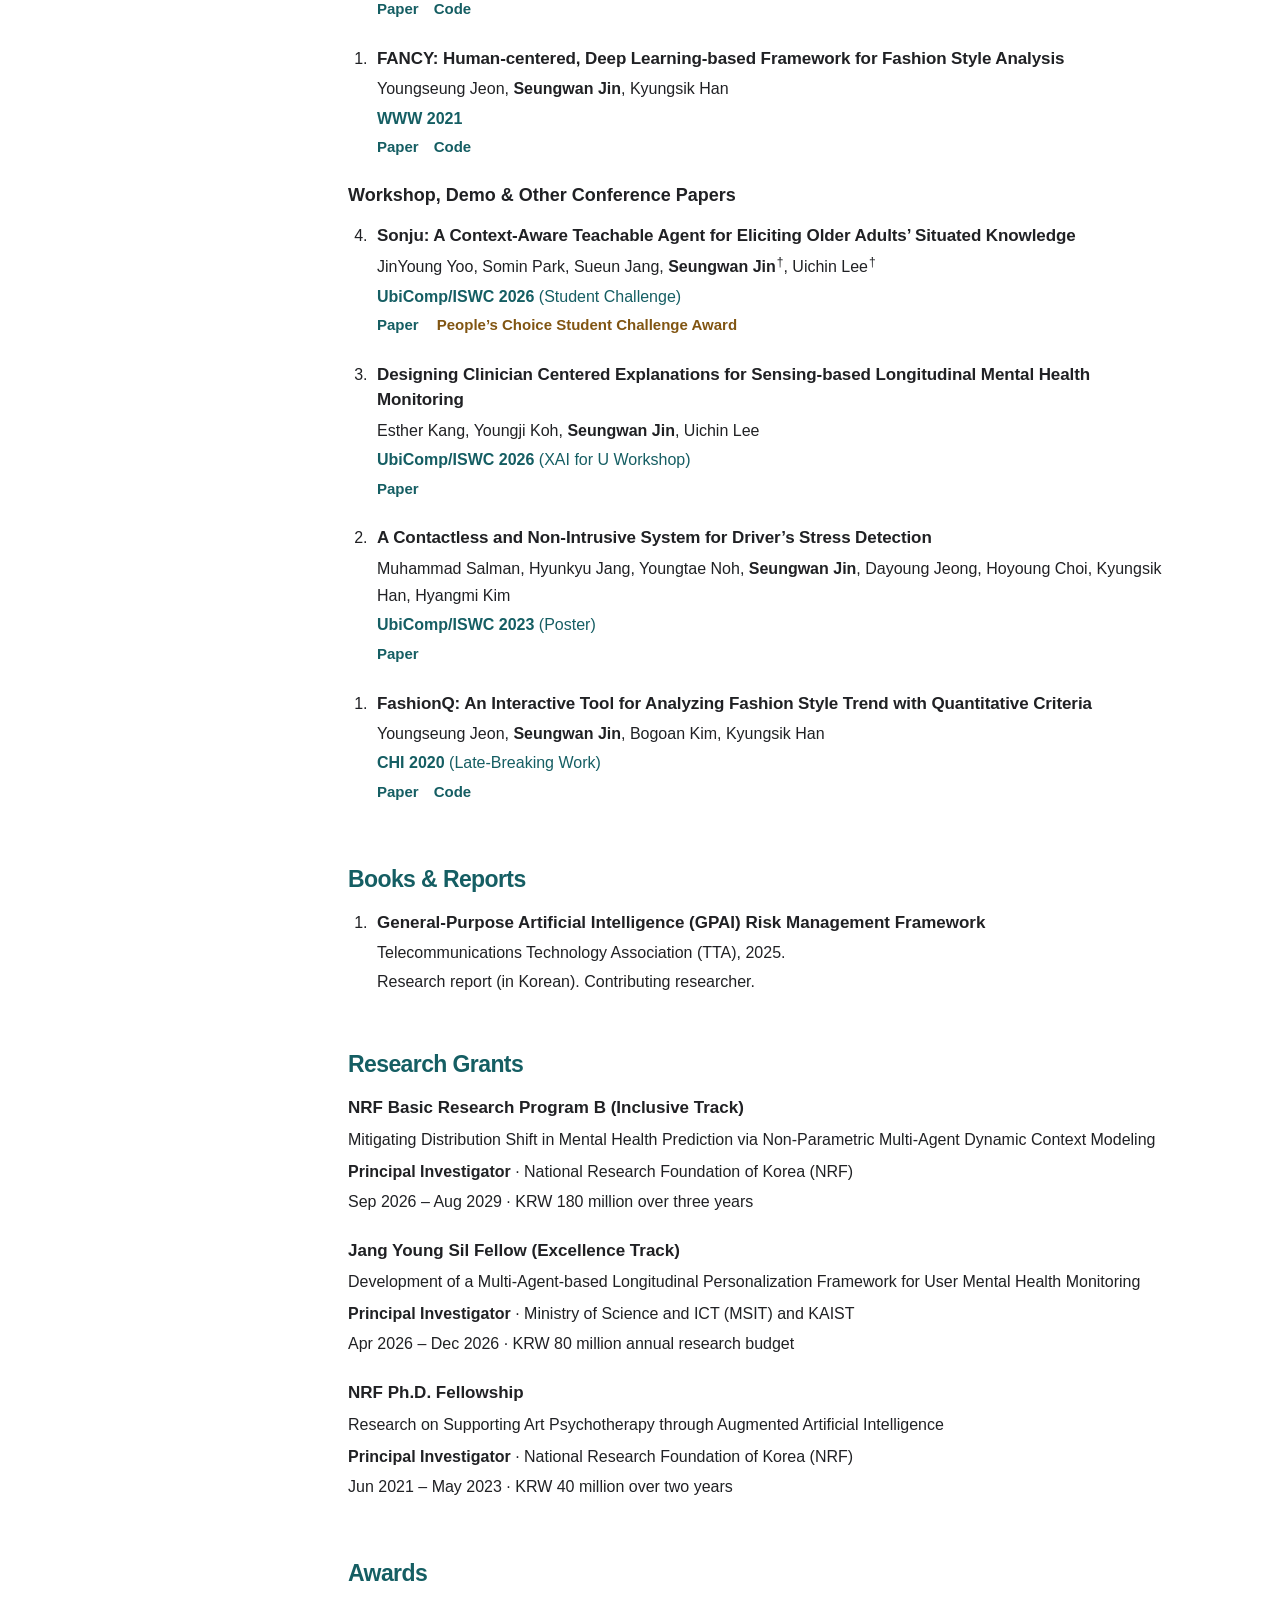
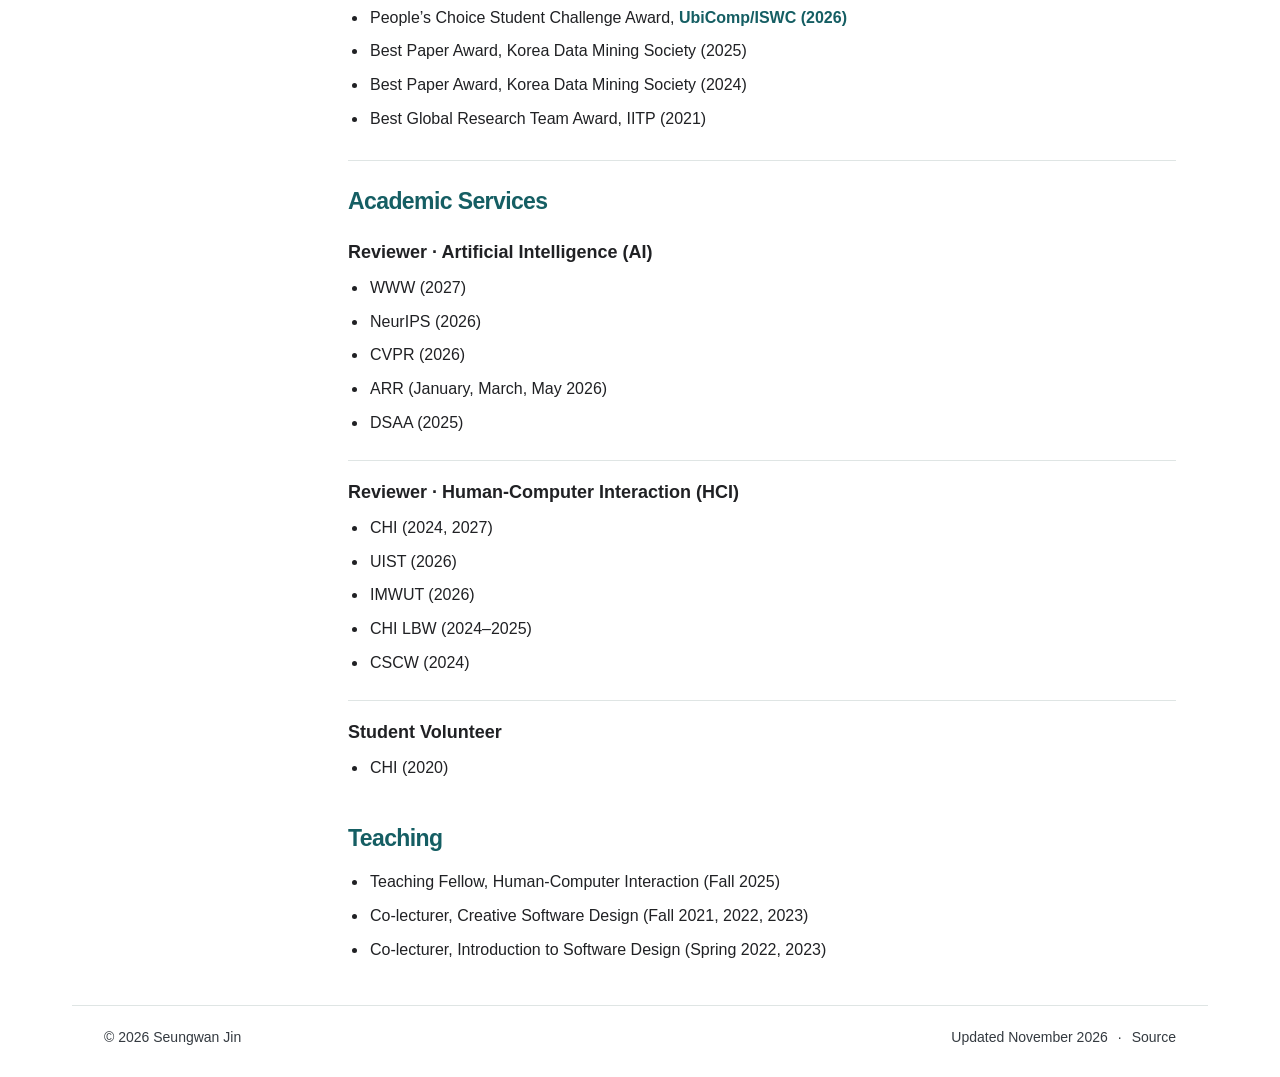
==== commit 5e05cd01: "Separate CIKM paper types with a middle dot" ====
--- a/index.html
+++ b/index.html
@@ -68,7 +68,7 @@
     </li>
 <li class="publication" id="paper-triple-cikm">
       <h3>Externalizing Social-Cognitive Structures for User Modeling: Toward Theory-Driven Profiling with LLMs</h3><p class="authors">Taehyung Noh, <strong>Seungwan Jin</strong>, Haein Yeo, Kyungsik Han</p>
-      <p class="pub-venue"><span class="venue-year"><abbr title="ACM International Conference on Information and Knowledge Management">CIKM</abbr> 2025 <span class="venue-track">(Short Paper)</span></span></p>
+      <p class="pub-venue"><span class="venue-year"><abbr title="ACM International Conference on Information and Knowledge Management">CIKM</abbr> 2025 <span class="venue-track">· Short Paper</span></span></p>
       <div class="pub-bottom"><div class="pub-links"><a href="https://doi.org/10.1145/3746252.3760965">Paper</a> <a href="https://yestaehyung.github.io/cikm25-triple/">Project</a></div></div>
     </li>
 <li class="publication" id="paper-engagement">
@@ -113,7 +113,7 @@
     </li>
 <li class="publication" id="paper-art-therapy">
       <h3>AI-Augmented Art Psychotherapy through a Hierarchical Co-Attention Mechanism</h3><p class="authors"><strong>Seungwan Jin</strong>, Hoyoung Choi, Kyungsik Han</p>
-      <p class="pub-venue"><span class="venue-year"><abbr title="ACM International Conference on Information and Knowledge Management">CIKM</abbr> 2022 <span class="venue-track">(Short Paper)</span></span></p>
+      <p class="pub-venue"><span class="venue-year"><abbr title="ACM International Conference on Information and Knowledge Management">CIKM</abbr> 2022 <span class="venue-track">· Short Paper</span></span></p>
       <div class="pub-bottom"><div class="pub-links"><a href="https://doi.org/10.1145/3511808.3557542">Paper</a></div></div>
     </li>
 <li class="publication" id="paper-fashionq">
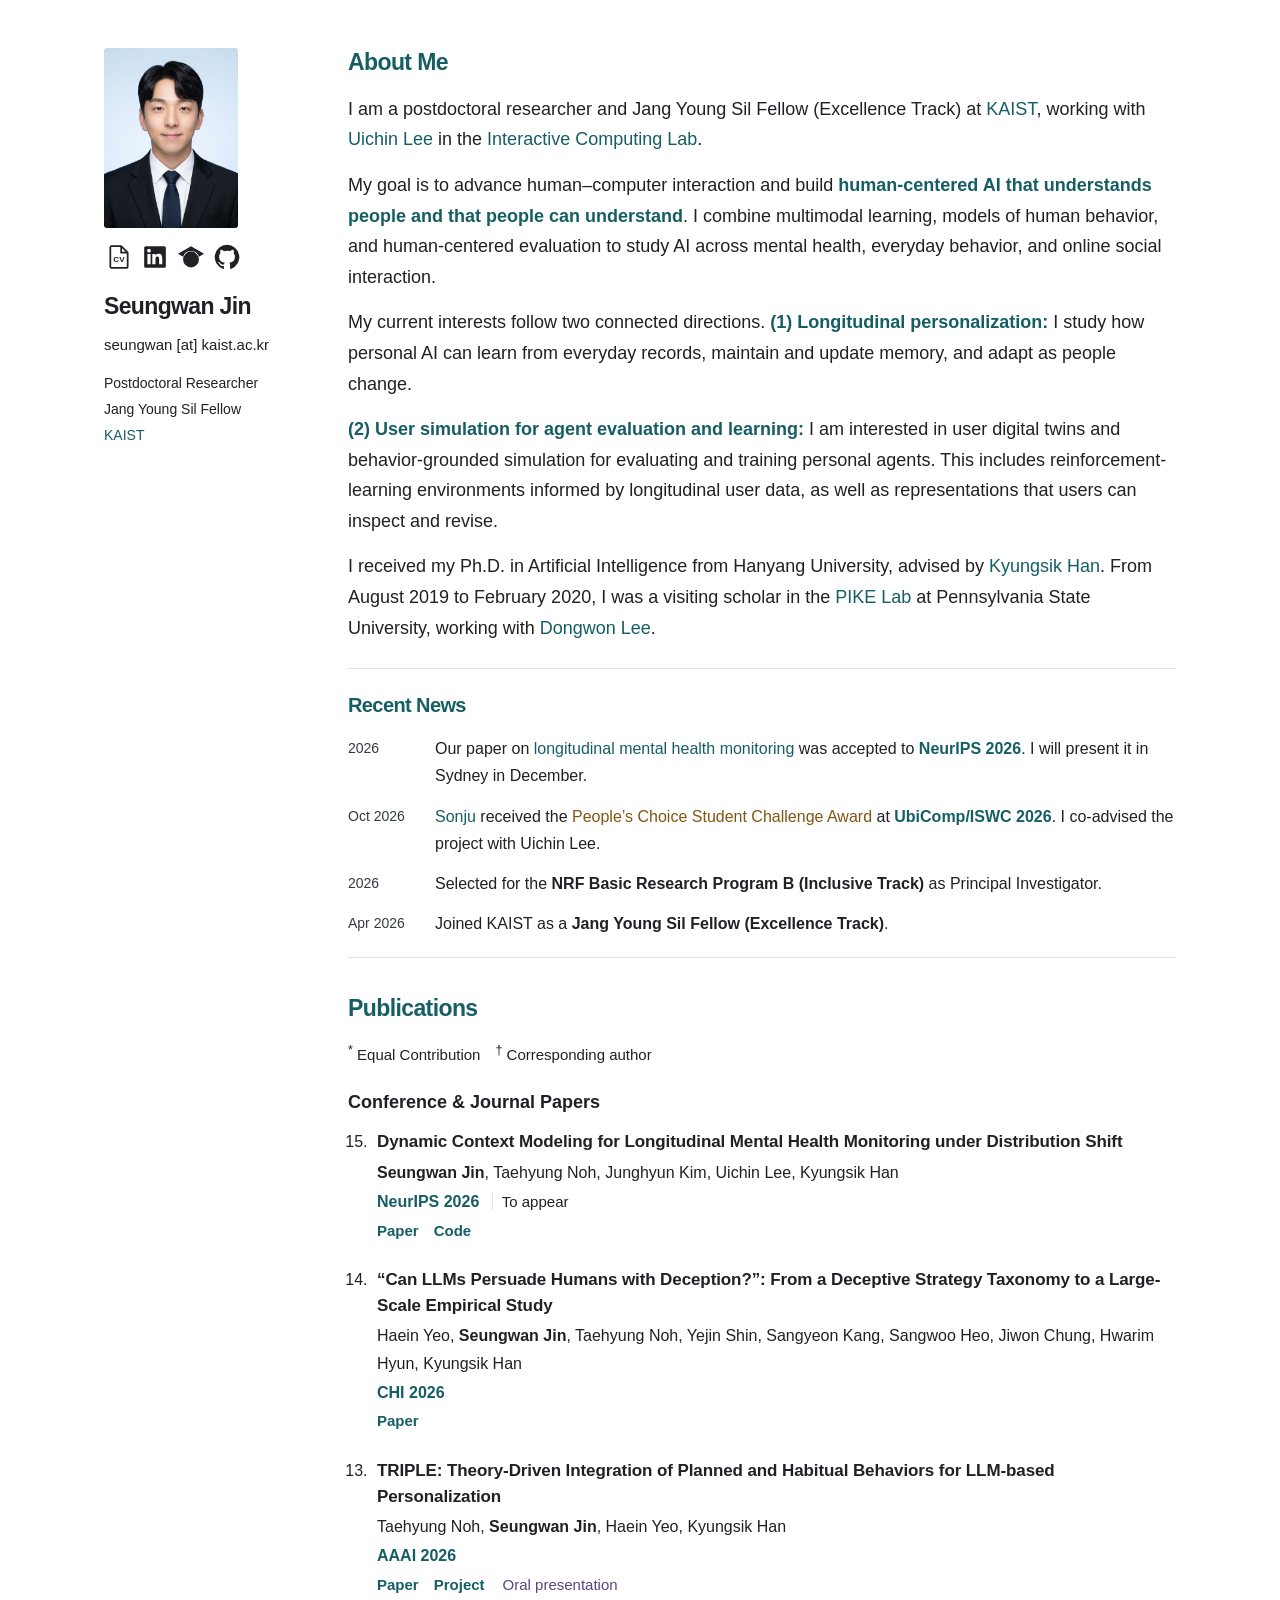
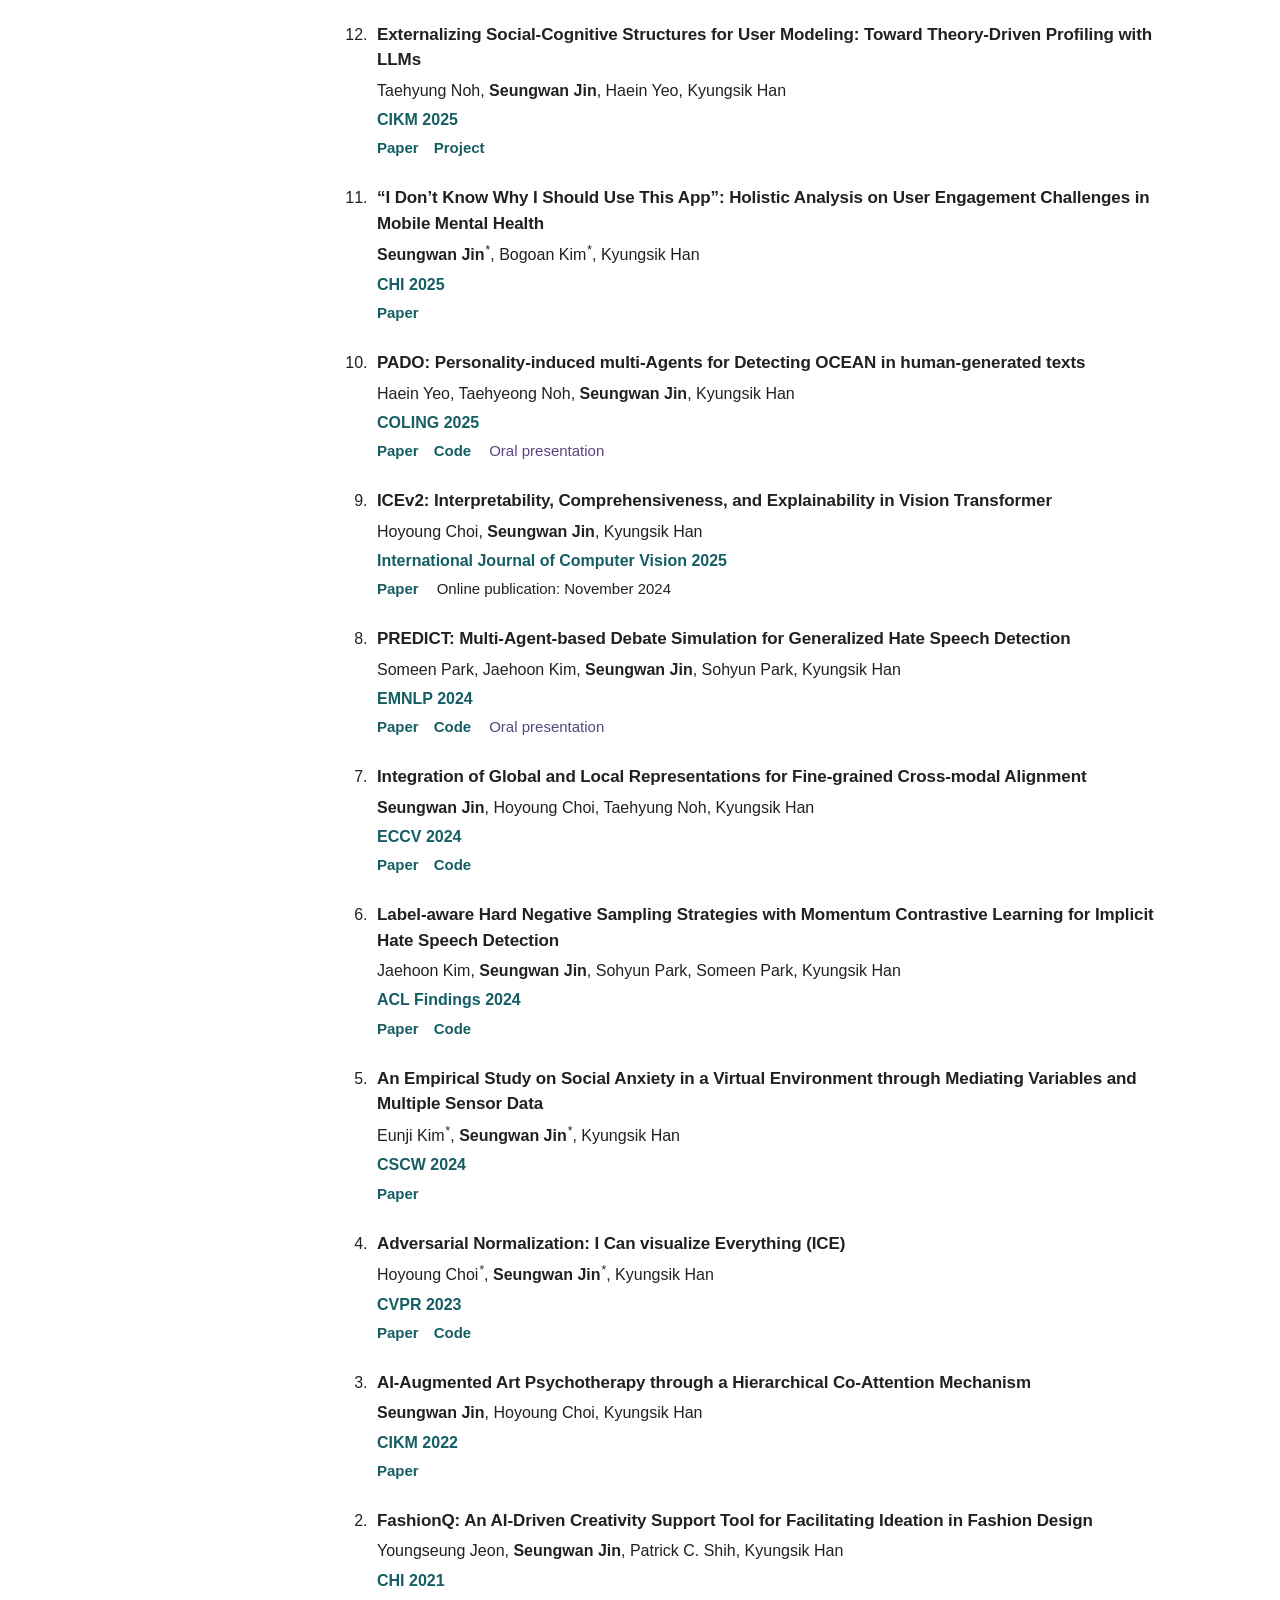
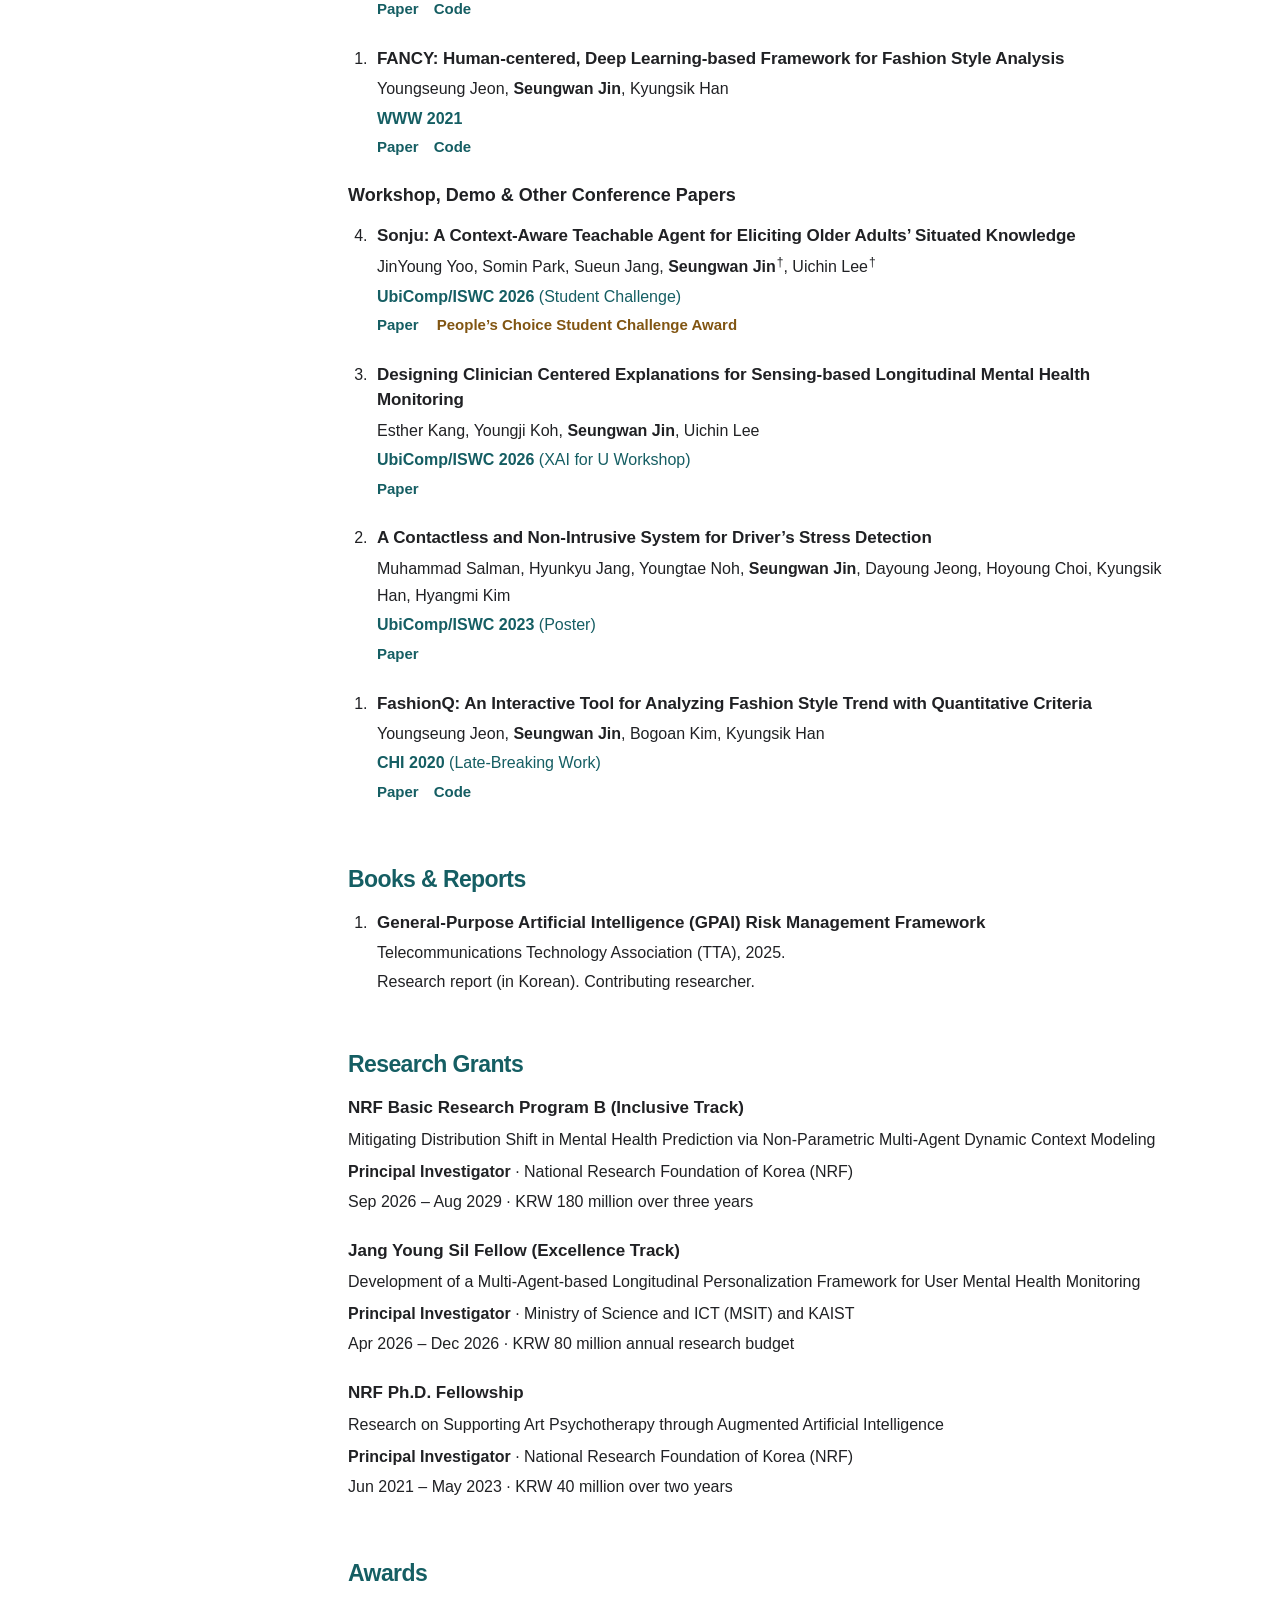
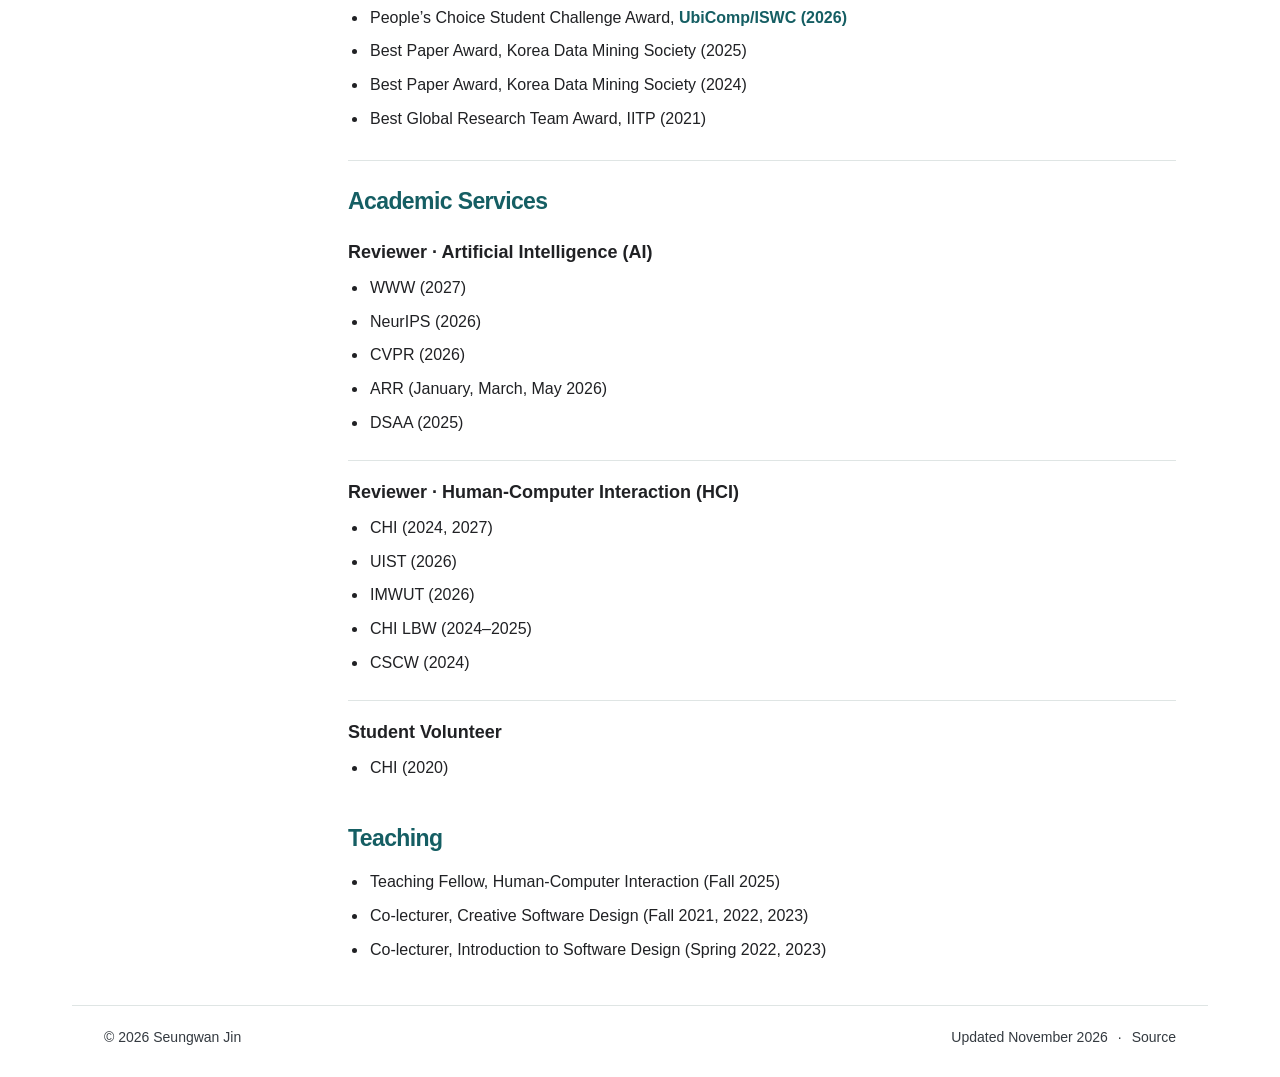
==== commit 09f50540: "Show just the CIKM venue and year for both papers" ====
--- a/index.html
+++ b/index.html
@@ -68,7 +68,7 @@
     </li>
 <li class="publication" id="paper-triple-cikm">
       <h3>Externalizing Social-Cognitive Structures for User Modeling: Toward Theory-Driven Profiling with LLMs</h3><p class="authors">Taehyung Noh, <strong>Seungwan Jin</strong>, Haein Yeo, Kyungsik Han</p>
-      <p class="pub-venue"><span class="venue-year"><abbr title="ACM International Conference on Information and Knowledge Management">CIKM</abbr> 2025 <span class="venue-track">· Short Paper</span></span></p>
+      <p class="pub-venue"><span class="venue-year"><abbr title="ACM International Conference on Information and Knowledge Management">CIKM</abbr> 2025</span></p>
       <div class="pub-bottom"><div class="pub-links"><a href="https://doi.org/10.1145/3746252.3760965">Paper</a> <a href="https://yestaehyung.github.io/cikm25-triple/">Project</a></div></div>
     </li>
 <li class="publication" id="paper-engagement">
@@ -113,7 +113,7 @@
     </li>
 <li class="publication" id="paper-art-therapy">
       <h3>AI-Augmented Art Psychotherapy through a Hierarchical Co-Attention Mechanism</h3><p class="authors"><strong>Seungwan Jin</strong>, Hoyoung Choi, Kyungsik Han</p>
-      <p class="pub-venue"><span class="venue-year"><abbr title="ACM International Conference on Information and Knowledge Management">CIKM</abbr> 2022 <span class="venue-track">· Short Paper</span></span></p>
+      <p class="pub-venue"><span class="venue-year"><abbr title="ACM International Conference on Information and Knowledge Management">CIKM</abbr> 2022</span></p>
       <div class="pub-bottom"><div class="pub-links"><a href="https://doi.org/10.1145/3511808.3557542">Paper</a></div></div>
     </li>
 <li class="publication" id="paper-fashionq">
